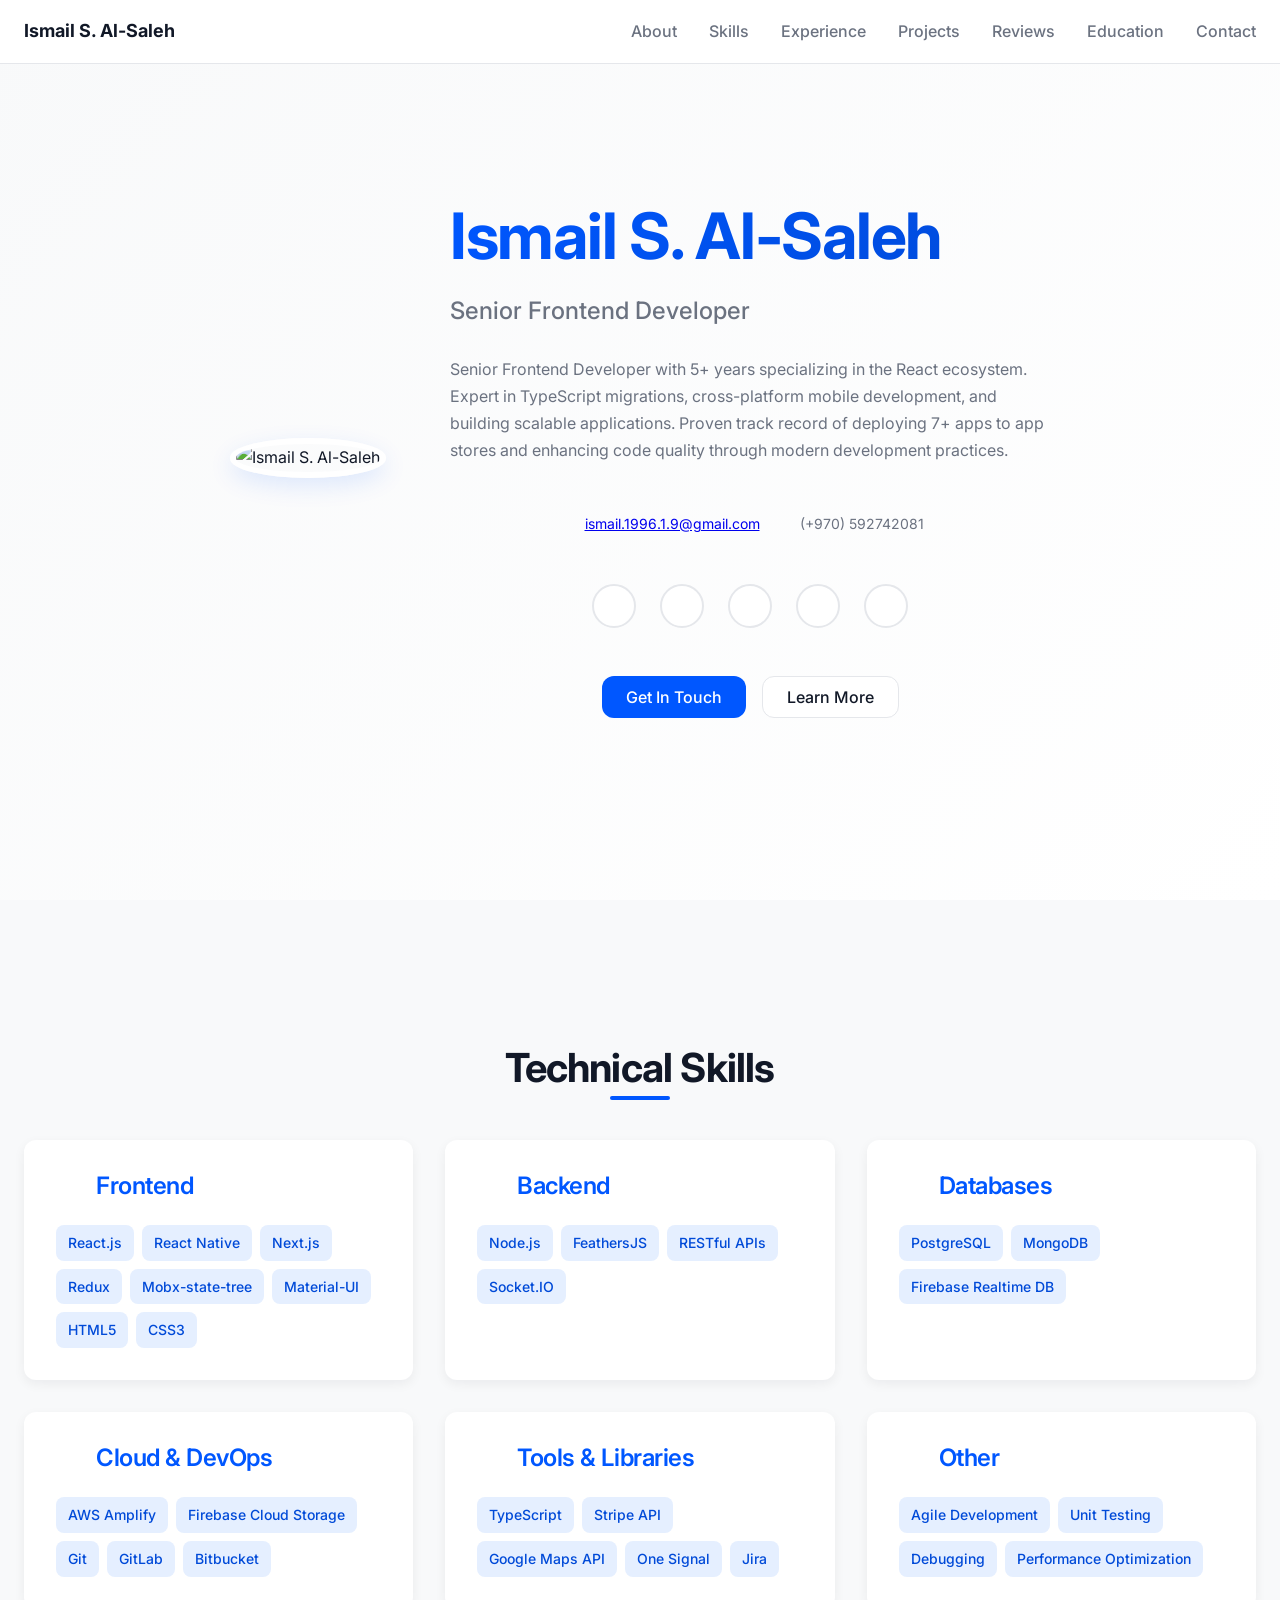
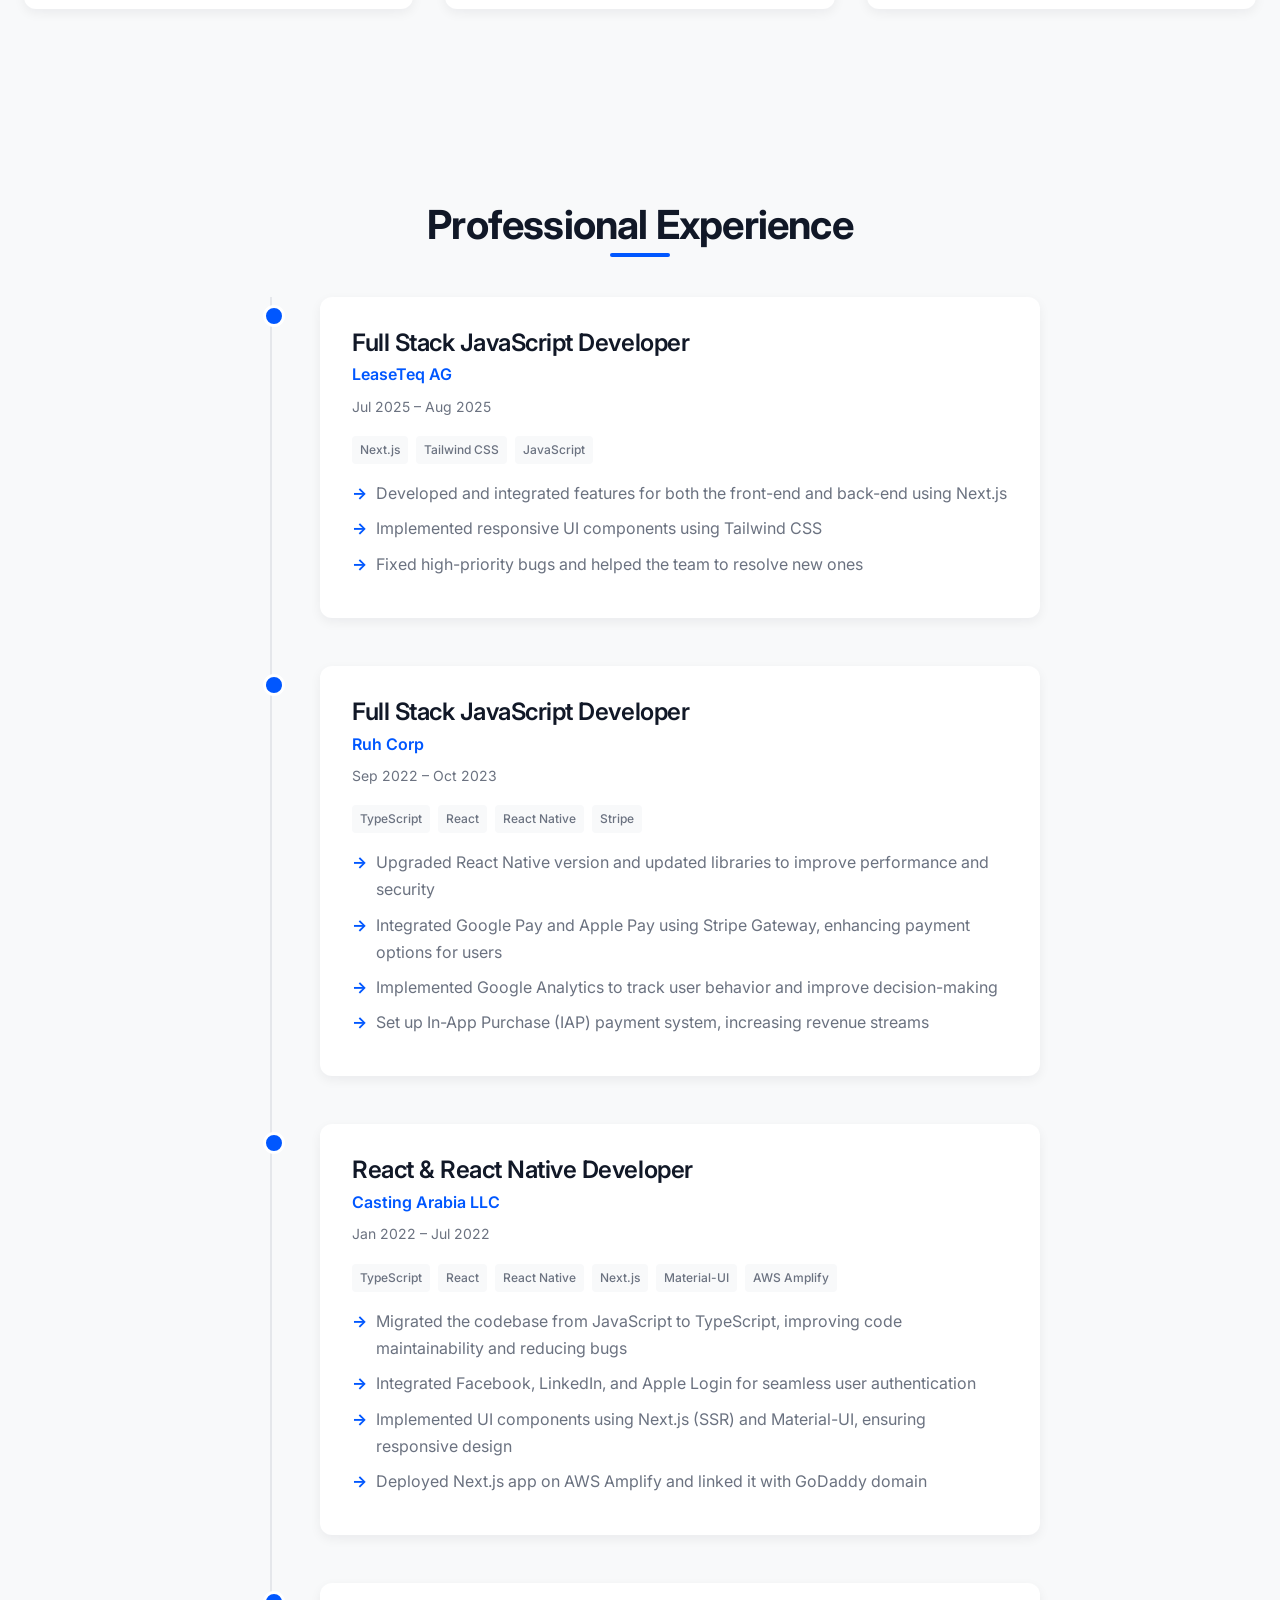
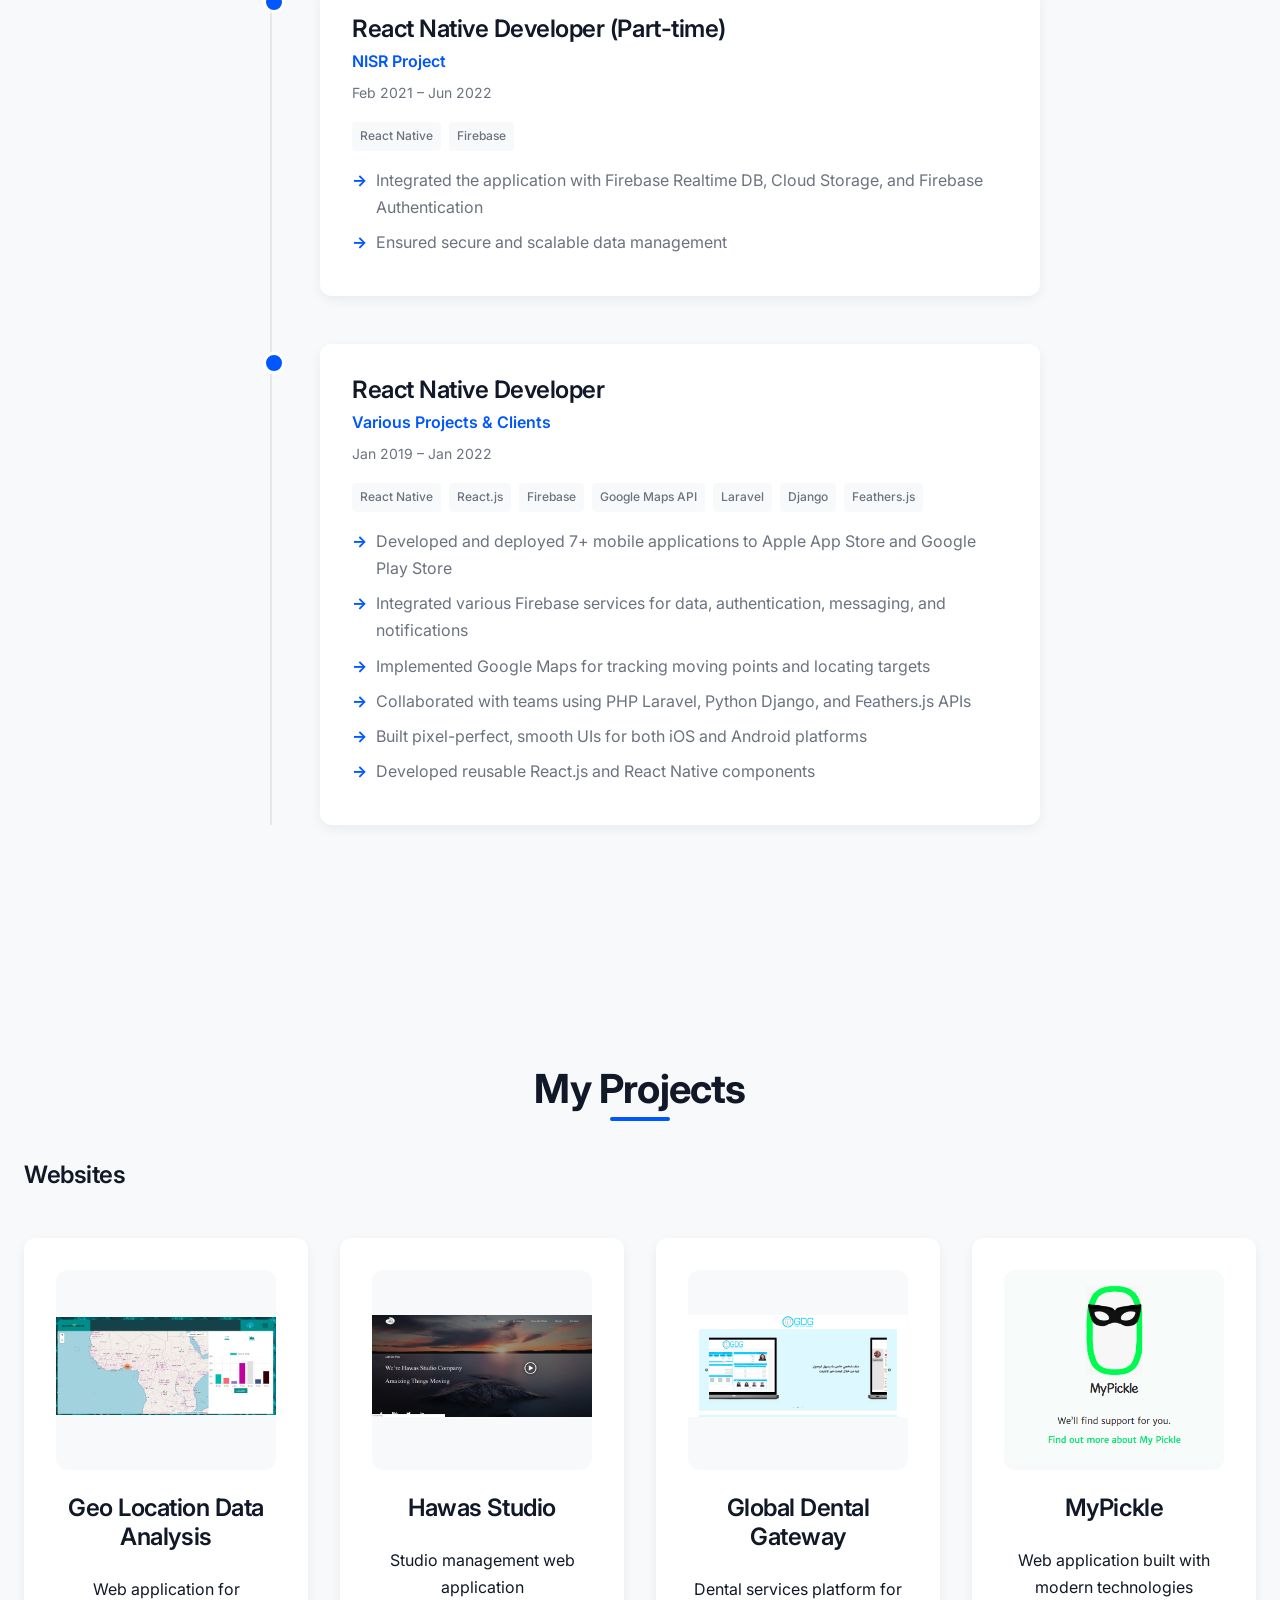
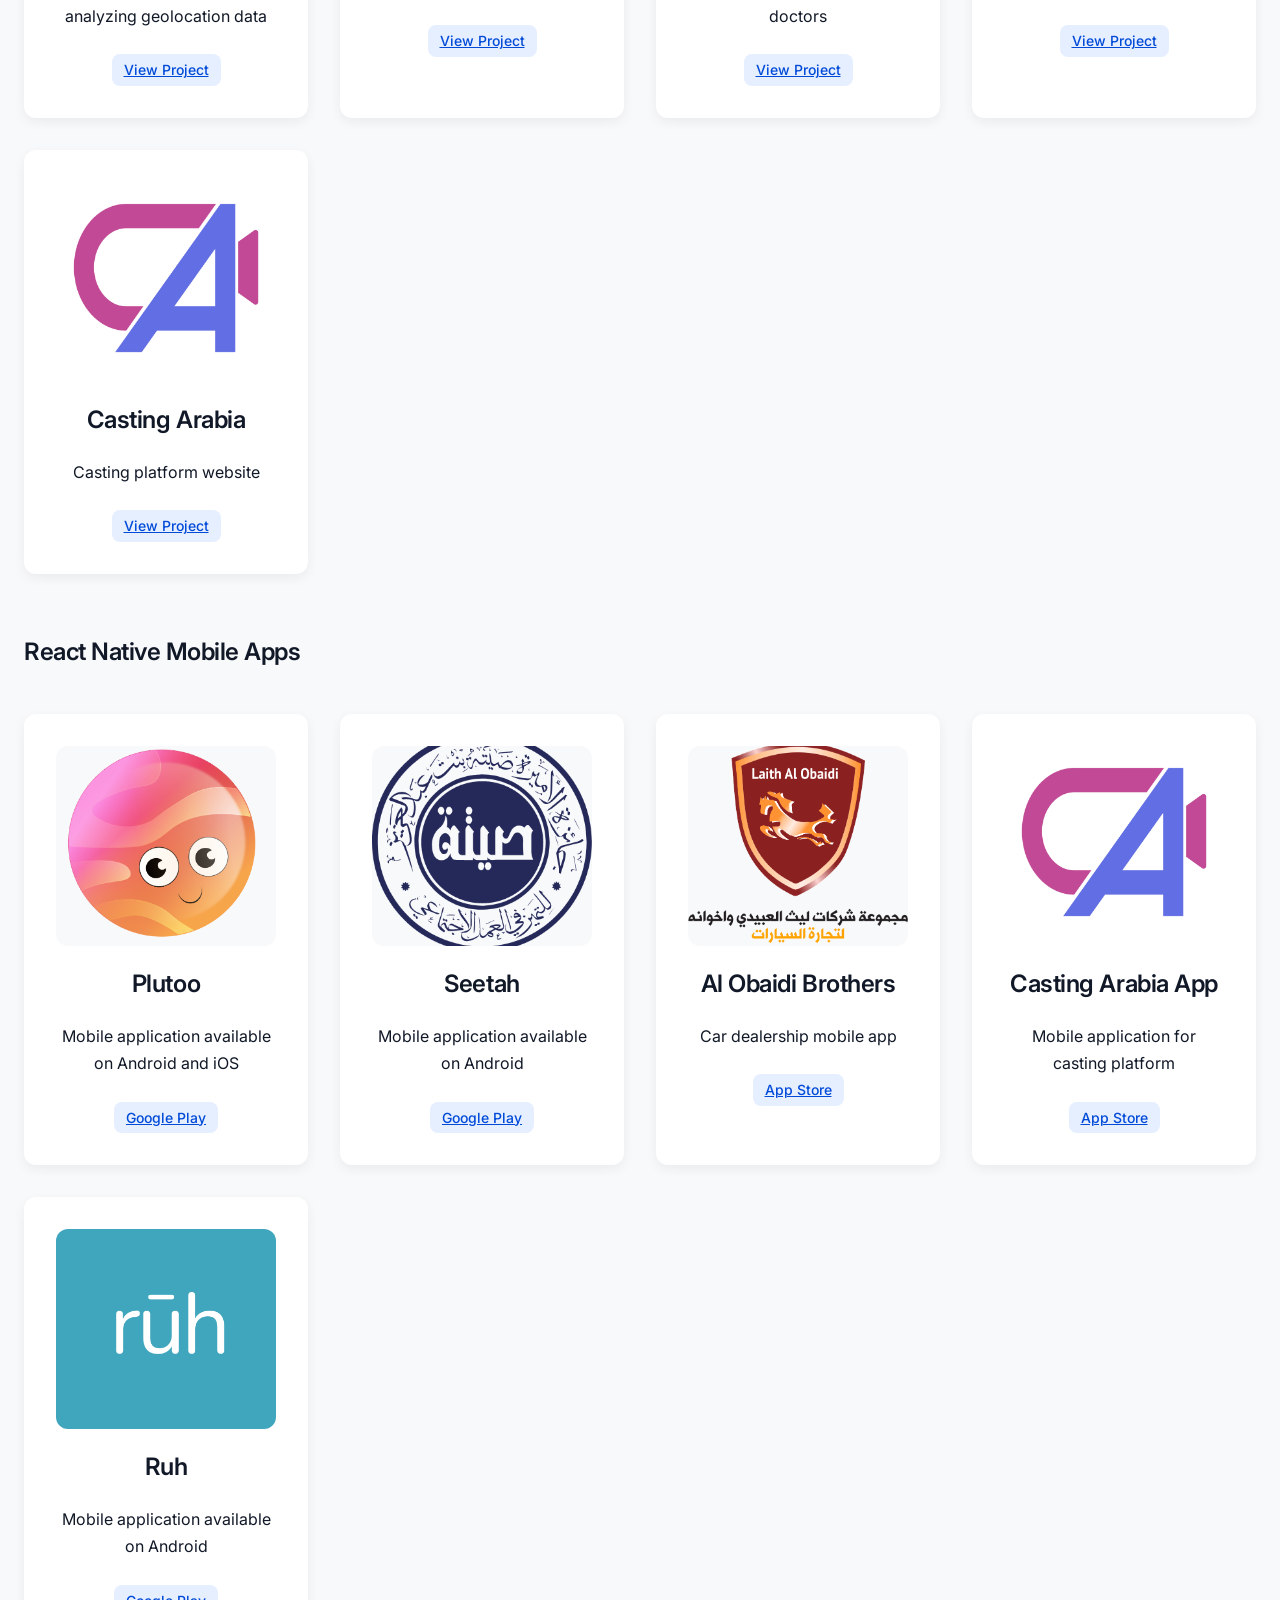
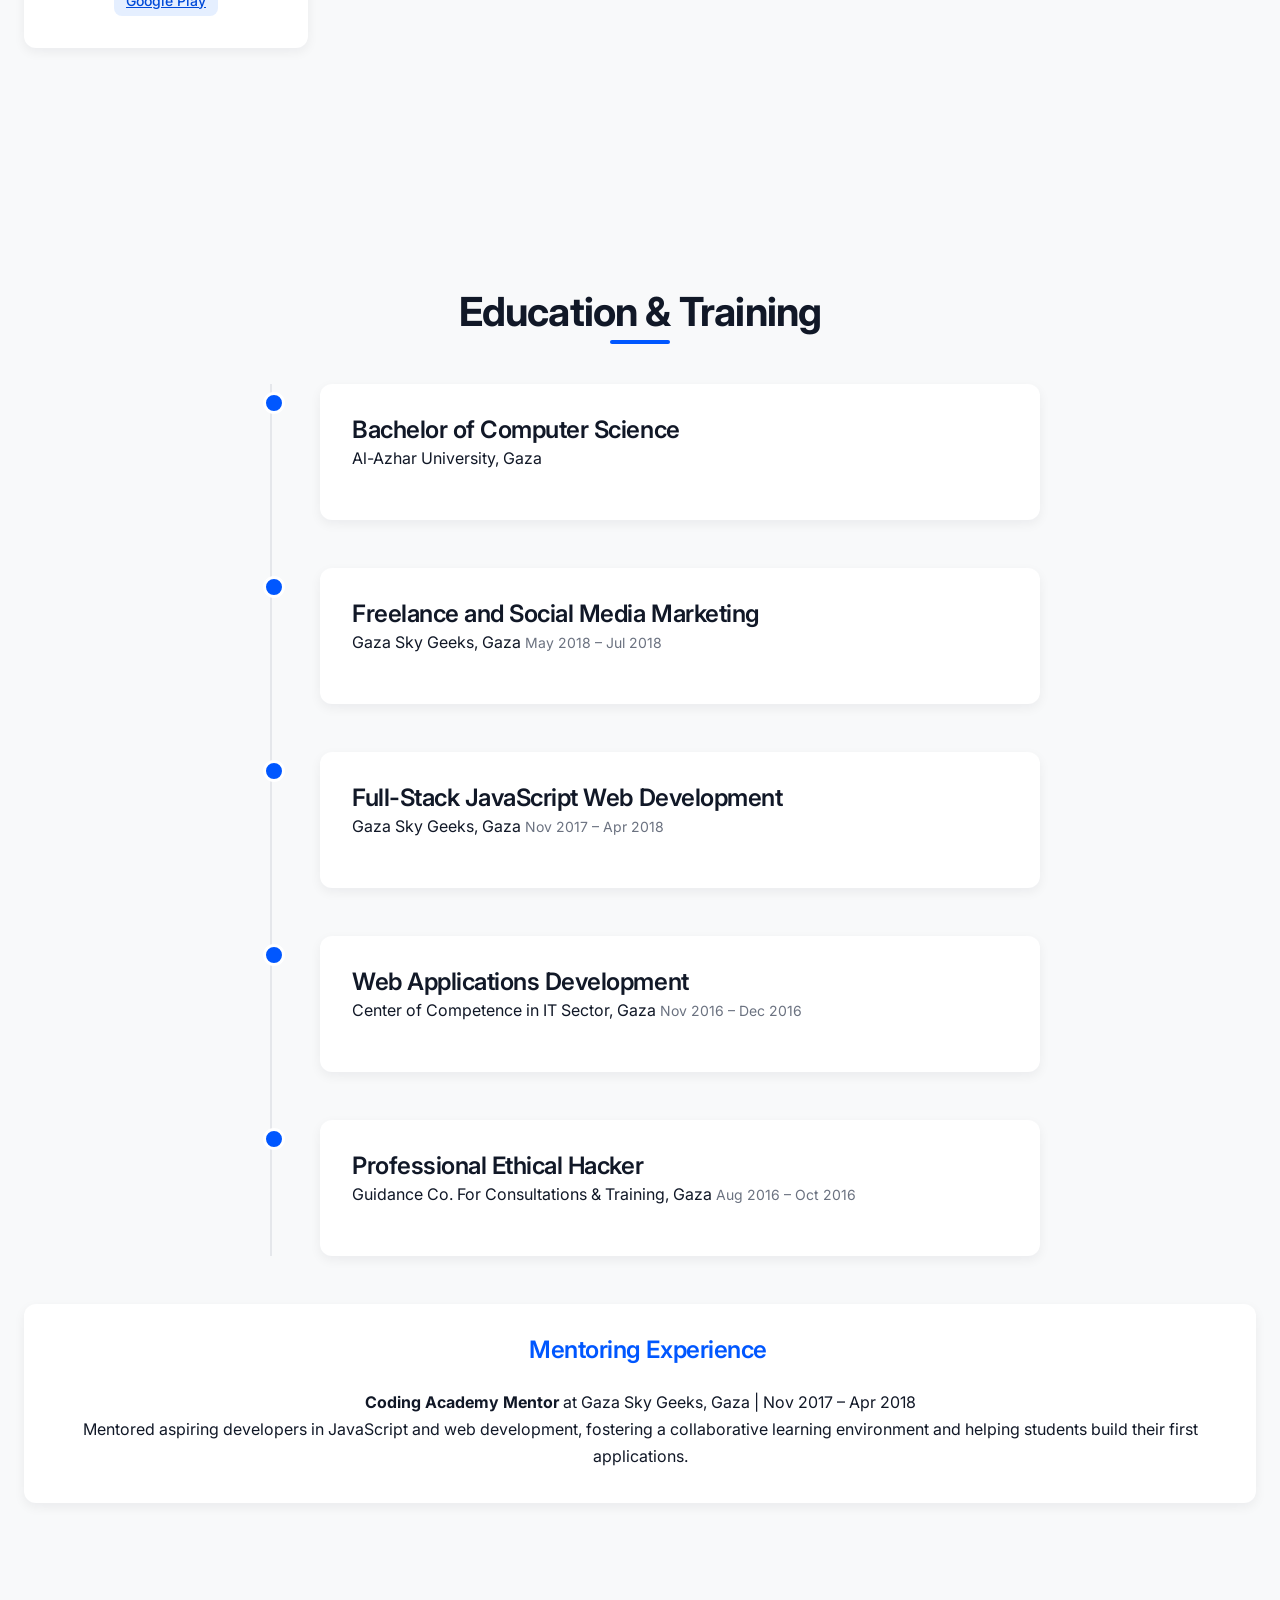
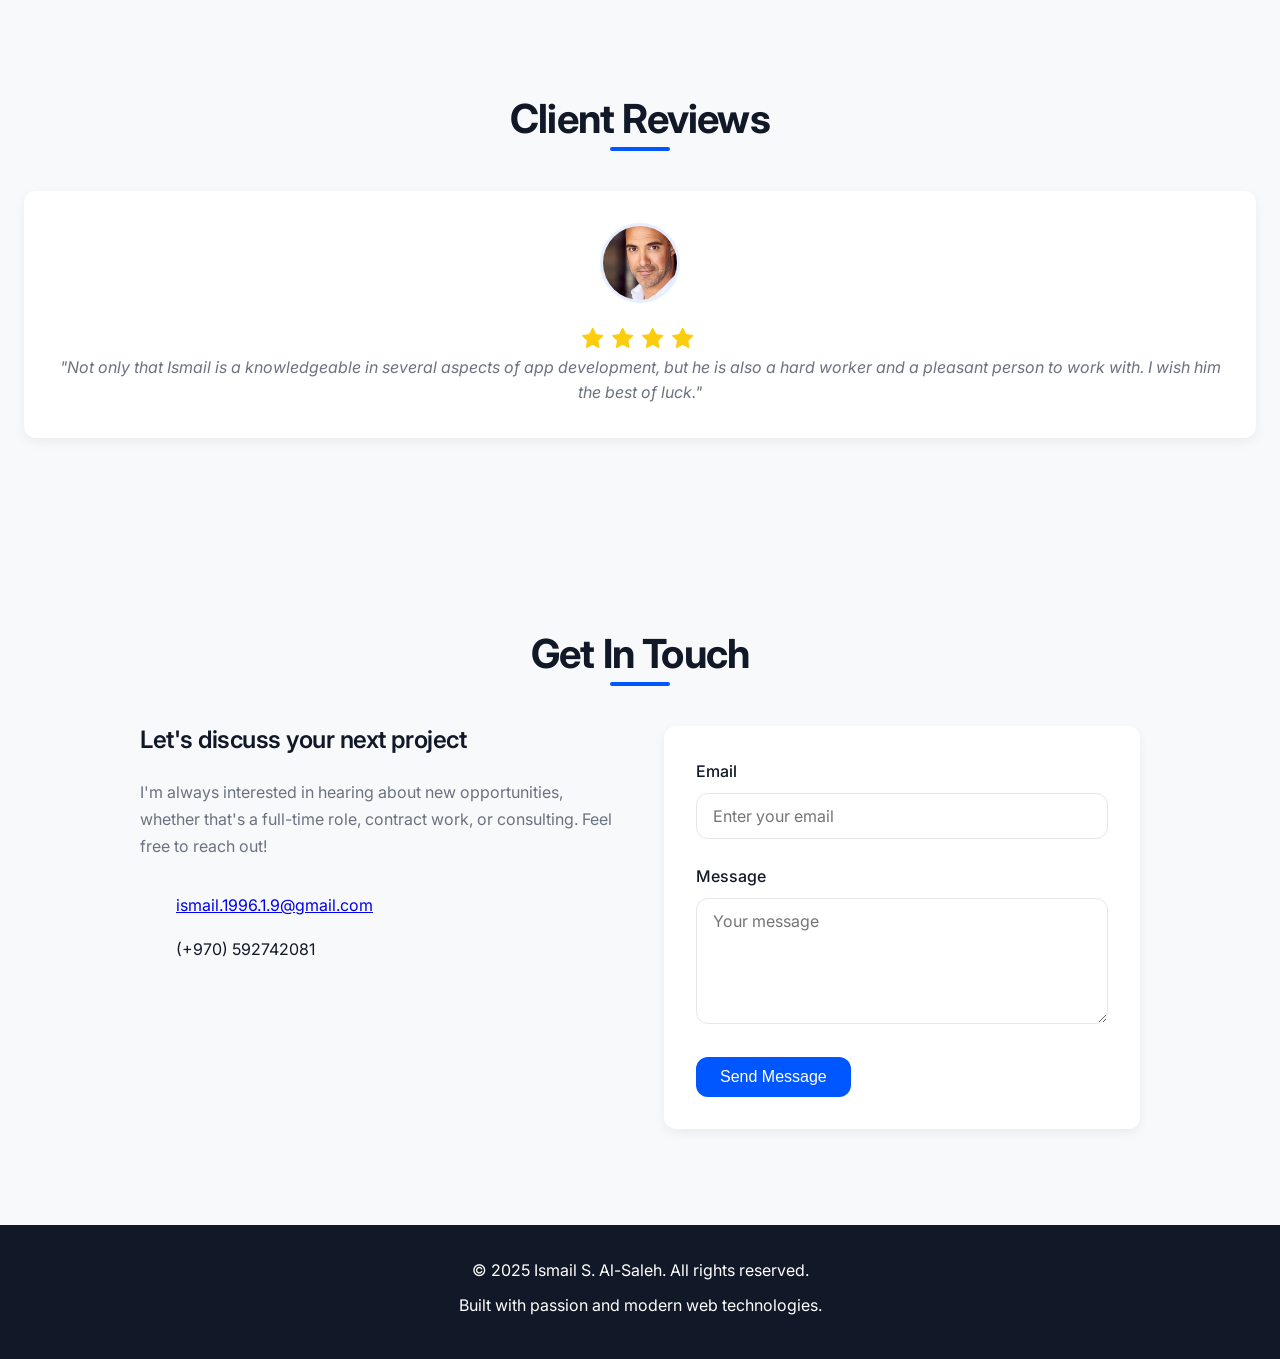
==== index.html @ bfe82b6b "Add Font Awesome 4.7.0 assets and new images Added Font Awesome 4.7.0 library including CSS, LESS, S" ====
<!DOCTYPE html>
<html lang="en">
<head>
    <meta charset="UTF-8">
    <meta name="viewport" content="width=device-width, initial-scale=1.0">
    <title>Ismail S. Al-Saleh - Senior Frontend Developer</title>
    <meta name="description" content="Senior Frontend Developer with 5+ years specializing in the React ecosystem. Expert in TypeScript migrations, cross-platform mobile development, and building scalable applications.">
    <link rel="preconnect" href="https://fonts.googleapis.com">
    <link rel="preconnect" href="https://fonts.gstatic.com" crossorigin>
    <link rel="stylesheet" href="font-awesome/css/font-awesome.min.css" />
    <link href="https://fonts.googleapis.com/css2?family=Inter:wght@400;500;600;700&display=swap" rel="stylesheet">
    <script src="https://unpkg.com/lucide@latest/dist/umd/lucide.js"></script>
    <link rel="stylesheet" href="styles.css">
</head>
<body>
    <!-- Navigation -->
    <nav class="navbar">
        <div class="container">
            <div class="nav-brand">Ismail S. Al-Saleh</div>
            <div class="nav-links">
                <a href="#about">About</a>
                <a href="#skills">Skills</a>
                <a href="#experience">Experience</a>
                <a href="#projects">Projects</a>
                <a href="#reviews">Reviews</a>
                <a href="#education">Education</a>
                <a href="#contact">Contact</a>
            </div>
        </div>
    </nav>

    <!-- Hero Section -->
    <section class="hero">
        <div class="container">
            <div class="hero-content">
                <div class="hero-layout">
                    <div class="hero-photo">
                        <img src="https://avatars.githubusercontent.com/u/29161826?s=400&u=c3b12574c42be8ceac03a008b1a0be3ec83fa7d5&v=4" alt="Ismail S. Al-Saleh" class="profile-img">
                        <div class="photo-decoration"></div>
                    </div>
                    <div class="hero-text">
                        <h1 class="hero-title">Ismail S. Al-Saleh</h1>
                        <p class="hero-subtitle">Senior Frontend Developer</p>
                        <p class="hero-description">
                            Senior Frontend Developer with 5+ years specializing in the React ecosystem. Expert in TypeScript migrations, 
                            cross-platform mobile development, and building scalable applications. Proven track record of deploying 7+ apps 
                            to app stores and enhancing code quality through modern development practices.
                        </p>
                        <div class="contact-links">
                            <div class="contact-item">
                                <i data-lucide="mail"></i>
                                <span><a href="mailto:ismail.1996.1.9@gmail.com">ismail.1996.1.9@gmail.com</a></span>
                            </div>
                            <div class="contact-item">
                                <i data-lucide="phone"></i>
                                <span>(+970) 592742081</span>
                            </div>
                        </div>
                        <div class="social-links">
                            <a href="https://www.facebook.com/ismail.salah.2009" target="_blank" rel="noopener noreferrer" aria-label="Facebook">
                                <i data-lucide="facebook"></i>
                            </a>
                            <a href="https://github.com/ismail2009/" target="_blank" rel="noopener noreferrer" aria-label="GitHub">
                                <i data-lucide="github"></i>
                            </a>
                            <a href="https://www.linkedin.com/in/ismail-alsaleh/" target="_blank" rel="noopener noreferrer" aria-label="LinkedIn">
                                <i data-lucide="linkedin"></i>
                            </a>
                            <a href="https://bitbucket.org/ismail2009/" target="_blank" rel="noopener noreferrer" aria-label="Bitbucket">
                                <i data-lucide="git-branch"></i>
                            </a>
                            <a href="https://gitlab.com/ismail2009" target="_blank" rel="noopener noreferrer" aria-label="GitLab">
                                <i data-lucide="gitlab"></i>
                            </a>
                        </div>
                        <div class="hero-cta">
                            <a href="#contact" class="btn btn-primary">Get In Touch</a>
                            <a href="#about" class="btn btn-secondary">Learn More</a>
                        </div>
                    </div>
                </div>
            </div>
        </div>
    </section>

    <!-- Skills Section -->
    <section id="skills" class="section bg-light">
        <div class="container">
            <h2 class="section-title">Technical Skills</h2>
            <div class="skills-grid">
                <div class="skill-category">
                    <h3 class="category-title">
                        <i data-lucide="monitor"></i>
                        Frontend
                    </h3>
                    <div class="skill-tags">
                        <span class="skill-tag">React.js</span>
                        <span class="skill-tag">React Native</span>
                        <span class="skill-tag">Next.js</span>
                        <span class="skill-tag">Redux</span>
                        <span class="skill-tag">Mobx-state-tree</span>
                        <span class="skill-tag">Material-UI</span>
                        <span class="skill-tag">HTML5</span>
                        <span class="skill-tag">CSS3</span>
                    </div>
                </div>
                <div class="skill-category">
                    <h3 class="category-title">
                        <i data-lucide="server"></i>
                        Backend
                    </h3>
                    <div class="skill-tags">
                        <span class="skill-tag">Node.js</span>
                        <span class="skill-tag">FeathersJS</span>
                        <span class="skill-tag">RESTful APIs</span>
                        <span class="skill-tag">Socket.IO</span>
                    </div>
                </div>
                <div class="skill-category">
                    <h3 class="category-title">
                        <i data-lucide="database"></i>
                        Databases
                    </h3>
                    <div class="skill-tags">
                        <span class="skill-tag">PostgreSQL</span>
                        <span class="skill-tag">MongoDB</span>
                        <span class="skill-tag">Firebase Realtime DB</span>
                    </div>
                </div>
                <div class="skill-category">
                    <h3 class="category-title">
                        <i data-lucide="cloud"></i>
                        Cloud & DevOps
                    </h3>
                    <div class="skill-tags">
                        <span class="skill-tag">AWS Amplify</span>
                        <span class="skill-tag">Firebase Cloud Storage</span>
                        <span class="skill-tag">Git</span>
                        <span class="skill-tag">GitLab</span>
                        <span class="skill-tag">Bitbucket</span>
                    </div>
                </div>
                <div class="skill-category">
                    <h3 class="category-title">
                        <i data-lucide="wrench"></i>
                        Tools & Libraries
                    </h3>
                    <div class="skill-tags">
                        <span class="skill-tag">TypeScript</span>
                        <span class="skill-tag">Stripe API</span>
                        <span class="skill-tag">Google Maps API</span>
                        <span class="skill-tag">One Signal</span>
                        <span class="skill-tag">Jira</span>
                    </div>
                </div>
                <div class="skill-category">
                    <h3 class="category-title">
                        <i data-lucide="settings"></i>
                        Other
                    </h3>
                    <div class="skill-tags">
                        <span class="skill-tag">Agile Development</span>
                        <span class="skill-tag">Unit Testing</span>
                        <span class="skill-tag">Debugging</span>
                        <span class="skill-tag">Performance Optimization</span>
                    </div>
                </div>
            </div>
        </div>
    </section>

    <!-- Experience Section -->
    <section id="experience" class="section">
        <div class="container">
            <h2 class="section-title">Professional Experience</h2>
            <div class="experience-timeline">
                <div class="timeline-item">
                    <div class="timeline-content">
                        <div class="timeline-header">
                            <h3 class="job-title">Full Stack JavaScript Developer</h3>
                            <span class="company">LeaseTeq AG</span>
                            <span class="duration">Jul 2025 – Aug 2025</span>
                        </div>
                        <div class="tech-stack">
                            <span class="tech-tag">Next.js</span>
                            <span class="tech-tag">Tailwind CSS</span>
                            <span class="tech-tag">JavaScript</span>
                        </div>
                        <ul class="responsibilities">
                            <li>Developed and integrated features for both the front-end and back-end using Next.js</li>
                            <li>Implemented responsive UI components using Tailwind CSS</li>
                            <li>Fixed high-priority bugs and helped the team to resolve new ones</li>
                        </ul>
                    </div>
                </div>

                <div class="timeline-item">
                    <div class="timeline-content">
                        <div class="timeline-header">
                            <h3 class="job-title">Full Stack JavaScript Developer</h3>
                            <span class="company">Ruh Corp</span>
                            <span class="duration">Sep 2022 – Oct 2023</span>
                        </div>
                        <div class="tech-stack">
                            <span class="tech-tag">TypeScript</span>
                            <span class="tech-tag">React</span>
                            <span class="tech-tag">React Native</span>
                            <span class="tech-tag">Stripe</span>
                        </div>
                        <ul class="responsibilities">
                            <li>Upgraded React Native version and updated libraries to improve performance and security</li>
                            <li>Integrated Google Pay and Apple Pay using Stripe Gateway, enhancing payment options for users</li>
                            <li>Implemented Google Analytics to track user behavior and improve decision-making</li>
                            <li>Set up In-App Purchase (IAP) payment system, increasing revenue streams</li>
                        </ul>
                    </div>
                </div>

                <div class="timeline-item">
                    <div class="timeline-content">
                        <div class="timeline-header">
                            <h3 class="job-title">React & React Native Developer</h3>
                            <span class="company">Casting Arabia LLC</span>
                            <span class="duration">Jan 2022 – Jul 2022</span>
                        </div>
                        <div class="tech-stack">
                            <span class="tech-tag">TypeScript</span>
                            <span class="tech-tag">React</span>
                            <span class="tech-tag">React Native</span>
                            <span class="tech-tag">Next.js</span>
                            <span class="tech-tag">Material-UI</span>
                            <span class="tech-tag">AWS Amplify</span>
                        </div>
                        <ul class="responsibilities">
                            <li>Migrated the codebase from JavaScript to TypeScript, improving code maintainability and reducing bugs</li>
                            <li>Integrated Facebook, LinkedIn, and Apple Login for seamless user authentication</li>
                            <li>Implemented UI components using Next.js (SSR) and Material-UI, ensuring responsive design</li>
                            <li>Deployed Next.js app on AWS Amplify and linked it with GoDaddy domain</li>
                        </ul>
                    </div>
                </div>

                <div class="timeline-item">
                    <div class="timeline-content">
                        <div class="timeline-header">
                            <h3 class="job-title">React Native Developer (Part-time)</h3>
                            <span class="company">NISR Project</span>
                            <span class="duration">Feb 2021 – Jun 2022</span>
                        </div>
                        <div class="tech-stack">
                            <span class="tech-tag">React Native</span>
                            <span class="tech-tag">Firebase</span>
                        </div>
                        <ul class="responsibilities">
                            <li>Integrated the application with Firebase Realtime DB, Cloud Storage, and Firebase Authentication</li>
                            <li>Ensured secure and scalable data management</li>
                        </ul>
                    </div>
                </div>

                <div class="timeline-item">
                    <div class="timeline-content">
                        <div class="timeline-header">
                            <h3 class="job-title">React Native Developer</h3>
                            <span class="company">Various Projects & Clients</span>
                            <span class="duration">Jan 2019 – Jan 2022</span>
                        </div>
                        <div class="tech-stack">
                            <span class="tech-tag">React Native</span>
                            <span class="tech-tag">React.js</span>
                            <span class="tech-tag">Firebase</span>
                            <span class="tech-tag">Google Maps API</span>
                            <span class="tech-tag">Laravel</span>
                            <span class="tech-tag">Django</span>
                            <span class="tech-tag">Feathers.js</span>
                        </div>
                        <ul class="responsibilities">
                            <li>Developed and deployed 7+ mobile applications to Apple App Store and Google Play Store</li>
                            <li>Integrated various Firebase services for data, authentication, messaging, and notifications</li>
                            <li>Implemented Google Maps for tracking moving points and locating targets</li>
                            <li>Collaborated with teams using PHP Laravel, Python Django, and Feathers.js APIs</li>
                            <li>Built pixel-perfect, smooth UIs for both iOS and Android platforms</li>
                            <li>Developed reusable React.js and React Native components</li>
                        </ul>
                    </div>
                </div>
            </div>
        </div>
    </section>

    <!-- Projects Section -->
    <section id="projects" class="section bg-light">
        <div class="container">
            <h2 class="section-title">My Projects</h2>
            
            <h3 class="projects-category-title">Websites</h3>
            <div class="projects-grid">
                <div class="project-card">
                    <div class="project-image">
                        <a href="https://geolocationdataanalysis-app.herokuapp.com/" target="_blank" rel="noopener noreferrer">
                            <img src="img/pro-1.png" alt="Geo Location Data Analysis" />
                        </a>
                    </div>
                    <div class="project-header">
                        <h3>Geo Location Data Analysis</h3>
                    </div>
                    <p>Web application for analyzing geolocation data</p>
                    <div class="project-links">
                        <a href="https://geolocationdataanalysis-app.herokuapp.com/" target="_blank" rel="noopener noreferrer" class="project-link">View Project</a>
                    </div>
                </div>

                <div class="project-card">
                    <div class="project-image">
                        <a href="https://hawas-studio-app.herokuapp.com" target="_blank" rel="noopener noreferrer">
                            <img src="img/pro-2.png" alt="Hawas Studio" />
                        </a>
                    </div>
                    <div class="project-header">
                        <h3>Hawas Studio</h3>
                    </div>
                    <p>Studio management web application</p>
                    <div class="project-links">
                        <a href="https://hawas-studio-app.herokuapp.com" target="_blank" rel="noopener noreferrer" class="project-link">View Project</a>
                    </div>
                </div>

                <div class="project-card">
                    <div class="project-image">
                        <a href="https://globaldentelgatway.herokuapp.com/doctor" target="_blank" rel="noopener noreferrer">
                            <img src="img/pro-3.png" alt="Global Dental Gateway" />
                        </a>
                    </div>
                    <div class="project-header">
                        <h3>Global Dental Gateway</h3>
                    </div>
                    <p>Dental services platform for doctors</p>
                    <div class="project-links">
                        <a href="https://globaldentelgatway.herokuapp.com/doctor" target="_blank" rel="noopener noreferrer" class="project-link">View Project</a>
                    </div>
                </div>

                <div class="project-card">
                    <div class="project-image">
                        <a href="https://MyPickle.netlify.com" target="_blank" rel="noopener noreferrer">
                            <img src="img/pro-4.png" alt="MyPickle" />
                        </a>
                    </div>
                    <div class="project-header">
                        <h3>MyPickle</h3>
                    </div>
                    <p>Web application built with modern technologies</p>
                    <div class="project-links">
                        <a href="https://MyPickle.netlify.com" target="_blank" rel="noopener noreferrer" class="project-link">View Project</a>
                    </div>
                </div>

                <div class="project-card">
                    <div class="project-image">
                        <a href="https://www.castingarabia.com/" target="_blank" rel="noopener noreferrer">
                            <img src="img/casting-arabia.png" alt="Casting Arabia" />
                        </a>
                    </div>
                    <div class="project-header">
                        <h3>Casting Arabia</h3>
                    </div>
                    <p>Casting platform website</p>
                    <div class="project-links">
                        <a href="https://www.castingarabia.com/" target="_blank" rel="noopener noreferrer" class="project-link">View Project</a>
                    </div>
                </div>
            </div>

            <h3 class="projects-category-title">React Native Mobile Apps</h3>
            <div class="projects-grid">
                <div class="project-card">
                    <div class="project-image">
                        <a href="https://play.google.com/store/apps/details?id=com.plutoo.plutoo" target="_blank" rel="noopener noreferrer">
                            <img src="img/plutoo.png" alt="Plutoo App" />
                        </a>
                    </div>
                    <div class="project-header">
                        <h3>Plutoo</h3>
                    </div>
                    <p>Mobile application available on Android and iOS</p>
                    <div class="project-links">
                        <a href="https://play.google.com/store/apps/details?id=com.plutoo.plutoo" target="_blank" rel="noopener noreferrer" class="project-link">Google Play</a>
                    </div>
                </div>

                <div class="project-card">
                    <div class="project-image">
                        <a href="https://play.google.com/store/apps/details?id=com.seetah" target="_blank" rel="noopener noreferrer">
                            <img src="img/Seetah.png" alt="Seetah App" />
                        </a>
                    </div>
                    <div class="project-header">
                        <h3>Seetah</h3>
                    </div>
                    <p>Mobile application available on Android</p>
                    <div class="project-links">
                        <a href="https://play.google.com/store/apps/details?id=com.seetah" target="_blank" rel="noopener noreferrer" class="project-link">Google Play</a>
                    </div>
                </div>

                <div class="project-card">
                    <div class="project-image">
                        <a href="https://apps.apple.com/tt/app/al-obaidi-brothers-for-cars/id1613332241" target="_blank" rel="noopener noreferrer">
                            <img src="img/obaidi.png" alt="Al Obaidi Brothers" />
                        </a>
                    </div>
                    <div class="project-header">
                        <h3>Al Obaidi Brothers</h3>
                    </div>
                    <p>Car dealership mobile app</p>
                    <div class="project-links">
                        <a href="https://apps.apple.com/tt/app/al-obaidi-brothers-for-cars/id1613332241" target="_blank" rel="noopener noreferrer" class="project-link">App Store</a>
                    </div>
                </div>

                <div class="project-card">
                    <div class="project-image">
                        <a href="https://apps.apple.com/tt/app/casting-arabia/id1606692901" target="_blank" rel="noopener noreferrer">
                            <img src="img/casting-arabia.png" alt="Casting Arabia App" />
                        </a>
                    </div>
                    <div class="project-header">
                        <h3>Casting Arabia App</h3>
                    </div>
                    <p>Mobile application for casting platform</p>
                    <div class="project-links">
                        <a href="https://apps.apple.com/tt/app/casting-arabia/id1606692901" target="_blank" rel="noopener noreferrer" class="project-link">App Store</a>
                    </div>
                </div>

                <div class="project-card">
                    <div class="project-image">
                        <a href="https://play.google.com/store/apps/details?id=com.myruh&hl=en&pli=1" target="_blank" rel="noopener noreferrer">
                            <img src="img/ruh-logo.png" alt="Ruh App" />
                        </a>
                    </div>
                    <div class="project-header">
                        <h3>Ruh</h3>
                    </div>
                    <p>Mobile application available on Android</p>
                    <div class="project-links">
                        <a href="https://play.google.com/store/apps/details?id=com.myruh&hl=en&pli=1" target="_blank" rel="noopener noreferrer" class="project-link">Google Play</a>
                    </div>
                </div>
            </div>
        </div>
    </section>

    <!-- Education Section -->
    <section id="education" class="section">
        <div class="container">
            <h2 class="section-title">Education & Training</h2>
            <div class="education-timeline">
                <div class="timeline-item">
                    <div class="timeline-content">
                        <div class="timeline-header">
                            <h3 class="degree">Bachelor of Computer Science</h3>
                            <span class="institution">Al-Azhar University, Gaza</span>
                        </div>
                    </div>
                </div>

                <div class="timeline-item">
                    <div class="timeline-content">
                        <div class="timeline-header">
                            <h3 class="degree">Freelance and Social Media Marketing</h3>
                            <span class="institution">Gaza Sky Geeks, Gaza</span>
                            <span class="duration">May 2018 – Jul 2018</span>
                        </div>
                    </div>
                </div>

                <div class="timeline-item">
                    <div class="timeline-content">
                        <div class="timeline-header">
                            <h3 class="degree">Full-Stack JavaScript Web Development</h3>
                            <span class="institution">Gaza Sky Geeks, Gaza</span>
                            <span class="duration">Nov 2017 – Apr 2018</span>
                        </div>
                    </div>
                </div>

                <div class="timeline-item">
                    <div class="timeline-content">
                        <div class="timeline-header">
                            <h3 class="degree">Web Applications Development</h3>
                            <span class="institution">Center of Competence in IT Sector, Gaza</span>
                            <span class="duration">Nov 2016 – Dec 2016</span>
                        </div>
                    </div>
                </div>

                <div class="timeline-item">
                    <div class="timeline-content">
                        <div class="timeline-header">
                            <h3 class="degree">Professional Ethical Hacker</h3>
                            <span class="institution">Guidance Co. For Consultations & Training, Gaza</span>
                            <span class="duration">Aug 2016 – Oct 2016</span>
                        </div>
                    </div>
                </div>
            </div>

            <div class="mentoring-section">
                <h3 class="mentoring-title">
                    <i data-lucide="users"></i>
                    Mentoring Experience
                </h3>
                <p>
                    <strong>Coding Academy Mentor</strong> at Gaza Sky Geeks, Gaza | Nov 2017 – Apr 2018
                </p>
                <p>
                    Mentored aspiring developers in JavaScript and web development, fostering a collaborative 
                    learning environment and helping students build their first applications.
                </p>
            </div>
        </div>
    </section>

    <!-- Reviews Section -->
    <section id="reviews" class="section">
        <div class="container">
            <h2 class="section-title">Client Reviews</h2>
            <div class="reviews-grid">
                <div class="review-card">
                    <div class="review-avatar">
                        <img src="img/client-1.jpeg" alt="Client Review" />
                    </div>
                    <div class="ratings mt-3">
                        <i class="fa fa-star"></i>
                        <i class="fa fa-star"></i>
                        <i class="fa fa-star"></i>
                        <i class="fa fa-star"></i>
                    </div>
                    <div class="review-text">
                        <p>
                            "Not only that Ismail is a knowledgeable in several aspects of app
                            development, but he is also a hard worker and a pleasant person to
                            work with. I wish him the best of luck."
                        </p>
                    </div>
                </div>
            </div>
        </div>
    </section>

    <!-- Contact Section -->
    <section id="contact" class="section bg-light">
        <div class="container">
            <h2 class="section-title">Get In Touch</h2>
            <div class="contact-content">
                <div class="contact-info">
                    <h3>Let's discuss your next project</h3>
                    <p>
                        I'm always interested in hearing about new opportunities, 
                        whether that's a full-time role, contract work, or consulting. 
                        Feel free to reach out!
                    </p>
                    <div class="contact-details">
                        <div class="contact-detail">
                            <i data-lucide="mail"></i>
                            <span><a href="mailto:ismail.1996.1.9@gmail.com">ismail.1996.1.9@gmail.com</a></span>
                        </div>
                        <div class="contact-detail">
                            <i data-lucide="phone"></i>
                            <span>(+970) 592742081</span>
                        </div>
                    </div>
                </div>
                <div class="contact-form">
                    <form action="https://formsubmit.co/ismail.1996.1.9@gmail.com" method="POST" enctype="multipart/form-data" id="contactForm">
                        <input type="hidden" name="_next" value="thank-you.html">
                        <input type="hidden" name="_captcha" value="false">
                        <div class="form-group">
                            <label for="email">Email</label>
                            <input type="email" id="email" name="_replyto" required placeholder="Enter your email">
                        </div>
                        <div class="form-group">
                            <label for="message">Message</label>
                            <textarea id="message" name="message" rows="5" required placeholder="Your message"></textarea>
                        </div>
                        <button type="submit" class="btn btn-primary">Send Message</button>
                    </form>
                </div>
            </div>
        </div>
    </section>

    <!-- Footer -->
    <footer class="footer">
        <div class="container">
            <p>&copy; 2025 Ismail S. Al-Saleh. All rights reserved.</p>
            <p>Built with passion and modern web technologies.</p>
        </div>
    </footer>

    <script src="script.js"></script>
</body>
</html>
---- styles.css ----
/* CSS Reset and Base Styles */
* {
    margin: 0;
    padding: 0;
    box-sizing: border-box;
}

/* CSS Custom Properties */
:root {
    /* Colors */
    --primary-500: #0057FF;
    --primary-100: #E5EFFF;
    --primary-700: #004AD8;
    --page-bg: #F8F9FA;
    --surface: #FFFFFF;
    --text-primary: #111827;
    --text-secondary: #6B7280;
    --border: #E5E7EB;
    --success: #10B981;
    --warning: #F59E0B;
    --error: #EF4444;

    /* Typography */
    --font-family: 'Inter', -apple-system, BlinkMacSystemFont, 'Segoe UI', Roboto, sans-serif;
    --font-size-h1: 64px;
    --font-size-h2: 40px;
    --font-size-h3: 24px;
    --font-size-body: 16px;
    --font-size-lead: 18px;
    --font-size-small: 14px;

    /* Spacing */
    --space-xs: 8px;
    --space-sm: 16px;
    --space-md: 24px;
    --space-lg: 32px;
    --space-xl: 48px;
    --space-xxl: 64px;
    --space-xxxl: 96px;

    /* Border Radius */
    --radius-sm: 8px;
    --radius-md: 12px;

    /* Shadows */
    --shadow-standard: 0 4px 12px rgba(17, 24, 39, 0.06);
    --shadow-hover: 0 8px 24px rgba(0, 87, 255, 0.12);

    /* Transitions */
    --transition: all 200ms cubic-bezier(0.4, 0, 0.2, 1);
    --transition-slow: all 250ms ease-out;
}

/* Base Styles */
body {
    font-family: var(--font-family);
    font-size: var(--font-size-body);
    line-height: 1.7;
    color: var(--text-primary);
    background-color: var(--page-bg);
    -webkit-font-smoothing: antialiased;
    -moz-osx-font-smoothing: grayscale;
}

.container {
    max-width: 1280px;
    margin: 0 auto;
    padding: 0 var(--space-md);
}

/* Typography */
h1, h2, h3, h4, h5, h6 {
    font-weight: 700;
    line-height: 1.2;
    letter-spacing: -0.02em;
}

h1 {
    font-size: var(--font-size-h1);
}

h2 {
    font-size: var(--font-size-h2);
}

h3 {
    font-size: var(--font-size-h3);
    font-weight: 600;
}

.lead {
    font-size: var(--font-size-lead);
    line-height: 1.7;
}

.section {
    padding: var(--space-xxxl) 0;
}

.section:first-of-type {
    padding-top: var(--space-xl);
}

.section-title {
    text-align: center;
    margin-bottom: var(--space-xl);
    position: relative;
}

.section-title::after {
    content: '';
    position: absolute;
    bottom: -8px;
    left: 50%;
    transform: translateX(-50%);
    width: 60px;
    height: 4px;
    background: var(--primary-500);
    border-radius: 2px;
}

.bg-light {
    background-color: var(--page-bg);
}

/* Navigation */
.navbar {
    position: fixed;
    top: 0;
    left: 0;
    right: 0;
    background: rgba(255, 255, 255, 0.95);
    backdrop-filter: blur(10px);
    border-bottom: 1px solid var(--border);
    z-index: 1000;
    transition: var(--transition);
}

.navbar .container {
    display: flex;
    justify-content: space-between;
    align-items: center;
    padding: var(--space-sm) var(--space-md);
}

.nav-brand {
    font-weight: 700;
    font-size: 18px;
    color: var(--text-primary);
}

.nav-links {
    display: flex;
    gap: var(--space-lg);
}

.nav-links a {
    text-decoration: none;
    color: var(--text-secondary);
    font-weight: 500;
    transition: var(--transition);
    position: relative;
}

.nav-links a:hover {
    color: var(--primary-500);
}

.nav-links a::after {
    content: '';
    position: absolute;
    bottom: -4px;
    left: 0;
    width: 0;
    height: 2px;
    background: var(--primary-500);
    transition: var(--transition);
}

.nav-links a:hover::after {
    width: 100%;
}

/* Hero Section */
.hero {
    min-height: 100vh;
    display: flex;
    align-items: center;
    background: linear-gradient(135deg, var(--page-bg) 0%, var(--surface) 100%);
    padding-top: 80px;
    padding-bottom: var(--space-xxl);
    margin-bottom: var(--space-xl);
}

.hero-content {
    max-width: 100%;
    margin: 0 auto;
}

/* Hero Layout with Photo */
.hero-layout {
    display: flex;
    align-items: center;
    gap: var(--space-xxl);
    max-width: 1200px;
    margin: 0 auto;
}

.hero-photo {
    position: relative;
    flex-shrink: 0;
}

.profile-img {
    width: 300px;
    height: 300px;
    border-radius: 50%;
    object-fit: cover;
    border: 6px solid var(--surface);
    box-shadow: var(--shadow-hover);
    transition: var(--transition-slow);
}

.profile-img:hover {
    transform: scale(1.05);
    box-shadow: 0 20px 40px rgba(0, 87, 255, 0.2);
}

.photo-decoration {
    position: absolute;
    top: -20px;
    left: -20px;
    right: -20px;
    bottom: -20px;
    border: 2px solid var(--primary-100);
    border-radius: 50%;
    z-index: -1;
    animation: rotate 20s linear infinite;
}

.hero-text {
    flex: 1;
    text-align: left;
}

.hero-title {
    font-size: clamp(48px, 8vw, var(--font-size-h1));
    margin-bottom: var(--space-sm);
    background: linear-gradient(135deg, var(--primary-500), var(--primary-700));
    -webkit-background-clip: text;
    -webkit-text-fill-color: transparent;
    background-clip: text;
}

.hero-subtitle {
    font-size: 24px;
    color: var(--text-secondary);
    margin-bottom: var(--space-md);
    font-weight: 500;
}

.hero-description {
    max-width: 600px;
    margin: 0 auto var(--space-xl);
    color: var(--text-secondary);
}

.contact-links {
    display: flex;
    justify-content: center;
    gap: var(--space-lg);
    margin-bottom: var(--space-xl);
    flex-wrap: wrap;
}

.contact-item {
    display: flex;
    align-items: center;
    gap: var(--space-xs);
    color: var(--text-secondary);
    font-size: var(--font-size-small);
}

.contact-item i {
    color: var(--primary-500);
}

.social-links {
    display: flex;
    justify-content: center;
    gap: var(--space-md);
    margin-bottom: var(--space-xl);
    flex-wrap: wrap;
}

.social-links a {
    display: flex;
    align-items: center;
    justify-content: center;
    width: 44px;
    height: 44px;
    border-radius: 50%;
    background: var(--surface);
    color: var(--text-secondary);
    border: 2px solid var(--border);
    transition: var(--transition);
    text-decoration: none;
}

.social-links a:hover {
    background: var(--primary-500);
    color: white;
    border-color: var(--primary-500);
    transform: translateY(-2px);
    box-shadow: var(--shadow-hover);
}

.social-links a i {
    width: 20px;
    height: 20px;
}

.hero-cta {
    display: flex;
    justify-content: center;
    gap: var(--space-sm);
    flex-wrap: wrap;
}

/* Buttons */
.btn {
    display: inline-flex;
    align-items: center;
    padding: 12px 24px;
    border-radius: var(--radius-md);
    text-decoration: none;
    font-weight: 500;
    font-size: var(--font-size-body);
    transition: var(--transition);
    cursor: pointer;
    border: none;
    line-height: 1;
}

.btn-primary {
    background: var(--primary-500);
    color: white;
}

.btn-primary:hover {
    background: var(--primary-700);
    transform: translateY(-2px);
    box-shadow: var(--shadow-hover);
}

.btn-secondary {
    background: var(--surface);
    color: var(--text-primary);
    border: 1px solid var(--border);
}

.btn-secondary:hover {
    background: var(--page-bg);
    border-color: var(--primary-500);
    transform: translateY(-2px);
}

/* About Section */
.about-content {
    max-width: 800px;
    margin: 0 auto;
    text-align: center;
}

.achievements {
    margin-top: var(--space-lg);
    display: grid;
    gap: var(--space-sm);
}

.achievement-item {
    display: flex;
    align-items: center;
    gap: var(--space-sm);
    justify-content: center;
}

.achievement-item i {
    color: var(--success);
    flex-shrink: 0;
}

/* Skills Section */
.skills-grid {
    display: grid;
    grid-template-columns: repeat(auto-fit, minmax(300px, 1fr));
    gap: var(--space-lg);
    margin-top: var(--space-xl);
}

.skill-category {
    background: var(--surface);
    padding: var(--space-lg);
    border-radius: var(--radius-md);
    box-shadow: var(--shadow-standard);
    transition: var(--transition-slow);
}

.skill-category:hover {
    transform: translateY(-4px);
    box-shadow: var(--shadow-hover);
}

.category-title {
    display: flex;
    align-items: center;
    gap: var(--space-sm);
    margin-bottom: var(--space-md);
    color: var(--primary-500);
}

.category-title i {
    width: 24px;
    height: 24px;
}

.skill-tags {
    display: flex;
    flex-wrap: wrap;
    gap: var(--space-xs);
}

.skill-tag {
    background: var(--primary-100);
    color: var(--primary-700);
    padding: 6px 12px;
    border-radius: var(--radius-sm);
    font-size: var(--font-size-small);
    font-weight: 500;
    transition: var(--transition);
}

.skill-tag:hover {
    background: rgba(0, 87, 255, 0.2);
    transform: translateY(-1px);
}

/* Experience Section */
.experience-timeline {
    max-width: 800px;
    margin: 0 auto;
    position: relative;
}

.experience-timeline::before {
    content: '';
    position: absolute;
    left: 30px;
    top: 0;
    bottom: 0;
    width: 2px;
    background: var(--border);
}

.timeline-item {
    position: relative;
    margin-bottom: var(--space-xl);
    padding-left: 80px;
}

.timeline-item::before {
    content: '';
    position: absolute;
    left: 23px;
    top: 8px;
    width: 16px;
    height: 16px;
    border-radius: 50%;
    background: var(--primary-500);
    border: 3px solid var(--surface);
    z-index: 1;
}

.timeline-content {
    background: var(--surface);
    padding: var(--space-lg);
    border-radius: var(--radius-md);
    box-shadow: var(--shadow-standard);
    transition: var(--transition-slow);
}

.timeline-content:hover {
    transform: translateY(-4px);
    box-shadow: var(--shadow-hover);
}

.timeline-header {
    margin-bottom: var(--space-sm);
}

.job-title {
    color: var(--text-primary);
    margin-bottom: 4px;
}

.company {
    color: var(--primary-500);
    font-weight: 600;
    display: block;
    margin-bottom: 4px;
}

.duration {
    color: var(--text-secondary);
    font-size: var(--font-size-small);
}

.tech-stack {
    display: flex;
    flex-wrap: wrap;
    gap: var(--space-xs);
    margin-bottom: var(--space-sm);
}

.tech-tag {
    background: var(--page-bg);
    color: var(--text-secondary);
    padding: 4px 8px;
    border-radius: 4px;
    font-size: 12px;
    font-weight: 500;
}

.responsibilities {
    list-style: none;
    padding: 0;
}

.responsibilities li {
    position: relative;
    padding-left: var(--space-md);
    margin-bottom: var(--space-xs);
    color: var(--text-secondary);
}

.responsibilities li::before {
    content: '→';
    position: absolute;
    left: 0;
    color: var(--primary-500);
    font-weight: bold;
}

/* Projects Section */
.projects-category-title {
    font-size: var(--font-size-h3);
    font-weight: 600;
    color: var(--text-primary);
    margin-top: var(--space-xxl);
    margin-bottom: var(--space-md);
}

.projects-category-title:first-of-type {
    margin-top: 0;
}

.projects-grid {
    display: grid;
    grid-template-columns: repeat(auto-fit, minmax(280px, 1fr));
    gap: var(--space-lg);
    margin-top: var(--space-xl);
    margin-bottom: var(--space-xl);
}

.project-card {
    background: var(--surface);
    padding: var(--space-lg);
    border-radius: var(--radius-md);
    box-shadow: var(--shadow-standard);
    transition: var(--transition-slow);
    text-align: center;
}

.project-card:hover {
    transform: translateY(-4px);
    box-shadow: var(--shadow-hover);
}

.project-header {
    display: flex;
    align-items: center;
    justify-content: center;
    gap: var(--space-sm);
    margin-bottom: var(--space-md);
}

.project-header i {
    color: var(--primary-500);
    width: 32px;
    height: 32px;
}

.project-header h3 {
    margin: 0;
}

.project-links {
    display: flex;
    gap: var(--space-sm);
    justify-content: center;
    margin-top: var(--space-md);
}

.project-link {
    background: var(--primary-100);
    color: var(--primary-700);
    padding: 4px 12px;
    border-radius: var(--radius-sm);
    font-size: var(--font-size-small);
    font-weight: 500;
}

.project-image {
    width: 100%;
    height: 200px;
    overflow: hidden;
    border-radius: var(--radius-md);
    margin-bottom: var(--space-md);
    background: var(--page-bg);
    display: flex;
    align-items: center;
    justify-content: center;
}

.project-image img {
    width: 100%;
    height: 100%;
    object-fit: cover;
    transition: var(--transition-slow);
}

.project-image:hover img {
    transform: scale(1.05);
}

/* Reviews Section */
.reviews-grid {
    display: grid;
    grid-template-columns: repeat(auto-fit, minmax(300px, 1fr));
    gap: var(--space-lg);
    margin-top: var(--space-xl);
}

.review-card {
    background: var(--surface);
    padding: var(--space-lg);
    border-radius: var(--radius-md);
    box-shadow: var(--shadow-standard);
    transition: var(--transition-slow);
    text-align: center;
}

.review-card:hover {
    transform: translateY(-4px);
    box-shadow: var(--shadow-hover);
}

.review-avatar {
    width: 80px;
    height: 80px;
    margin: 0 auto var(--space-md);
    border-radius: 50%;
    overflow: hidden;
    border: 3px solid var(--primary-100);
}

.review-avatar img {
    width: 100%;
    height: 100%;
    object-fit: cover;
}

.review-rating {
    display: flex;
    justify-content: center;
    gap: 4px;
    margin-bottom: var(--space-md);
}

.review-rating i {
    width: 20px;
    height: 20px;
    color: var(--warning);
    fill: var(--warning);
}

.review-text {
    color: var(--text-secondary);
    font-style: italic;
    line-height: 1.6;
}

.review-text p {
    margin: 0;
}

/* Education Section */
.education-timeline {
    max-width: 800px;
    margin: 0 auto var(--space-xl);
    position: relative;
}

.education-timeline::before {
    content: '';
    position: absolute;
    left: 30px;
    top: 0;
    bottom: 0;
    width: 2px;
    background: var(--border);
}

.mentoring-section {
    background: var(--surface);
    padding: var(--space-lg);
    border-radius: var(--radius-md);
    box-shadow: var(--shadow-standard);
    text-align: center;
}

.mentoring-title {
    display: flex;
    align-items: center;
    justify-content: center;
    gap: var(--space-sm);
    margin-bottom: var(--space-md);
    color: var(--primary-500);
}

/* Contact Section */
.contact-content {
    display: grid;
    grid-template-columns: 1fr 1fr;
    gap: var(--space-xl);
    max-width: 1000px;
    margin: 0 auto;
}

.contact-info h3 {
    margin-bottom: var(--space-md);
}

.contact-info p {
    color: var(--text-secondary);
    margin-bottom: var(--space-lg);
}

.contact-details {
    display: grid;
    gap: var(--space-sm);
}

.contact-detail {
    display: flex;
    align-items: center;
    gap: var(--space-sm);
}

.contact-detail i {
    color: var(--primary-500);
    width: 20px;
}

/* Contact Form */
.contact-form {
    background: var(--surface);
    padding: var(--space-lg);
    border-radius: var(--radius-md);
    box-shadow: var(--shadow-standard);
}

.form-group {
    margin-bottom: var(--space-md);
}

.form-group label {
    display: block;
    margin-bottom: var(--space-xs);
    font-weight: 500;
    color: var(--text-primary);
}

.form-group input,
.form-group textarea {
    width: 100%;
    padding: 12px 16px;
    border: 1px solid var(--border);
    border-radius: var(--radius-md);
    font-family: inherit;
    font-size: var(--font-size-body);
    transition: var(--transition);
    background: var(--surface);
}

.form-group input:focus,
.form-group textarea:focus {
    outline: none;
    border-color: var(--primary-500);
    box-shadow: 0 0 0 3px rgba(0, 87, 255, 0.15);
}

.form-group textarea {
    resize: vertical;
    min-height: 120px;
}

/* Footer */
.footer {
    background: var(--text-primary);
    color: var(--surface);
    padding: var(--space-lg) 0;
    text-align: center;
}

.footer p {
    margin-bottom: var(--space-xs);
}

/* Responsive Design */
@media (max-width: 1024px) {
    .container {
        padding: 0 var(--space-sm);
    }
    
    .hero-layout {
        gap: var(--space-xl);
    }
    
    .profile-img {
        width: 280px;
        height: 280px;
    }
    
    .skills-grid {
        grid-template-columns: repeat(auto-fit, minmax(250px, 1fr));
    }
    
    .projects-grid {
        grid-template-columns: repeat(auto-fit, minmax(250px, 1fr));
    }
    
    .project-image {
        height: 180px;
    }
    
    .reviews-grid {
        grid-template-columns: repeat(auto-fit, minmax(280px, 1fr));
    }
}

@media (max-width: 768px) {
    :root {
        --font-size-h1: 48px;
        --font-size-h2: 32px;
        --font-size-h3: 20px;
        --space-xxxl: 64px;
    }
    
    .nav-links {
        display: none;
    }
    
    .hero {
        min-height: 80vh;
        padding-top: 100px;
    }
    
    .hero-layout {
        flex-direction: column;
        gap: var(--space-xl);
        text-align: center;
    }
    
    .hero-photo {
        order: -1;
    }
    
    .profile-img {
        width: 250px;
        height: 250px;
    }
    
    .hero-text {
        text-align: center;
    }
    
    .hero-cta {
        flex-direction: column;
        align-items: center;
    }
    
    .contact-links {
        flex-direction: column;
        gap: var(--space-sm);
    }
    
    .contact-content {
        grid-template-columns: 1fr;
        gap: var(--space-lg);
    }
    
    .timeline-item {
        padding-left: 60px;
    }
    
    .experience-timeline::before,
    .education-timeline::before {
        left: 20px;
    }
    
    .timeline-item::before {
        left: 13px;
    }
    
    .skills-grid {
        grid-template-columns: 1fr;
    }
    
    .projects-grid {
        grid-template-columns: 1fr;
    }
    
    .project-image {
        height: 200px;
    }
    
    .reviews-grid {
        grid-template-columns: 1fr;
    }
}

@media (max-width: 480px) {
    .container {
        padding: 0 var(--space-sm);
    }
    
    .section {
        padding: var(--space-lg) 0;
    }
    
    .hero-title {
        font-size: 36px;
    }
    
    .hero-subtitle {
        font-size: 20px;
    }
    
    .profile-img {
        width: 200px;
        height: 200px;
    }
    
    .photo-decoration {
        top: -15px;
        left: -15px;
        right: -15px;
        bottom: -15px;
    }
    
    .skill-category,
    .project-card,
    .timeline-content,
    .mentoring-section,
    .contact-form {
        padding: var(--space-md);
    }
    
    .project-image {
        height: 180px;
    }
    
    .review-avatar {
        width: 60px;
        height: 60px;
    }
}

/* Animations */
@keyframes fadeInUp {
    from {
        opacity: 0;
        transform: translateY(30px);
    }
    to {
        opacity: 1;
        transform: translateY(0);
    }
}

@keyframes rotate {
    from {
        transform: rotate(0deg);
    }
    to {
        transform: rotate(360deg);
    }
}

.hero-content,
.skill-category,
.timeline-item,
.project-card {
    animation: fadeInUp 0.6s ease-out;
}

/* Accessibility */
@media (prefers-reduced-motion: reduce) {
    *,
    *::before,
    *::after {
        animation-duration: 0.01ms !important;
        animation-iteration-count: 1 !important;
        transition-duration: 0.01ms !important;
    }
    
    .photo-decoration {
        animation: none !important;
    }
}

/* Focus styles for keyboard navigation */
.btn:focus,
input:focus,
textarea:focus,
a:focus {
    outline: 2px solid var(--primary-500);
    outline-offset: 2px;
}

.ratings i {
    font-size: 23px;
    color: #FDCC0D;
    margin-right: 5px;
}
/* Smooth scrolling */
html {
    scroll-behavior: smooth;
}
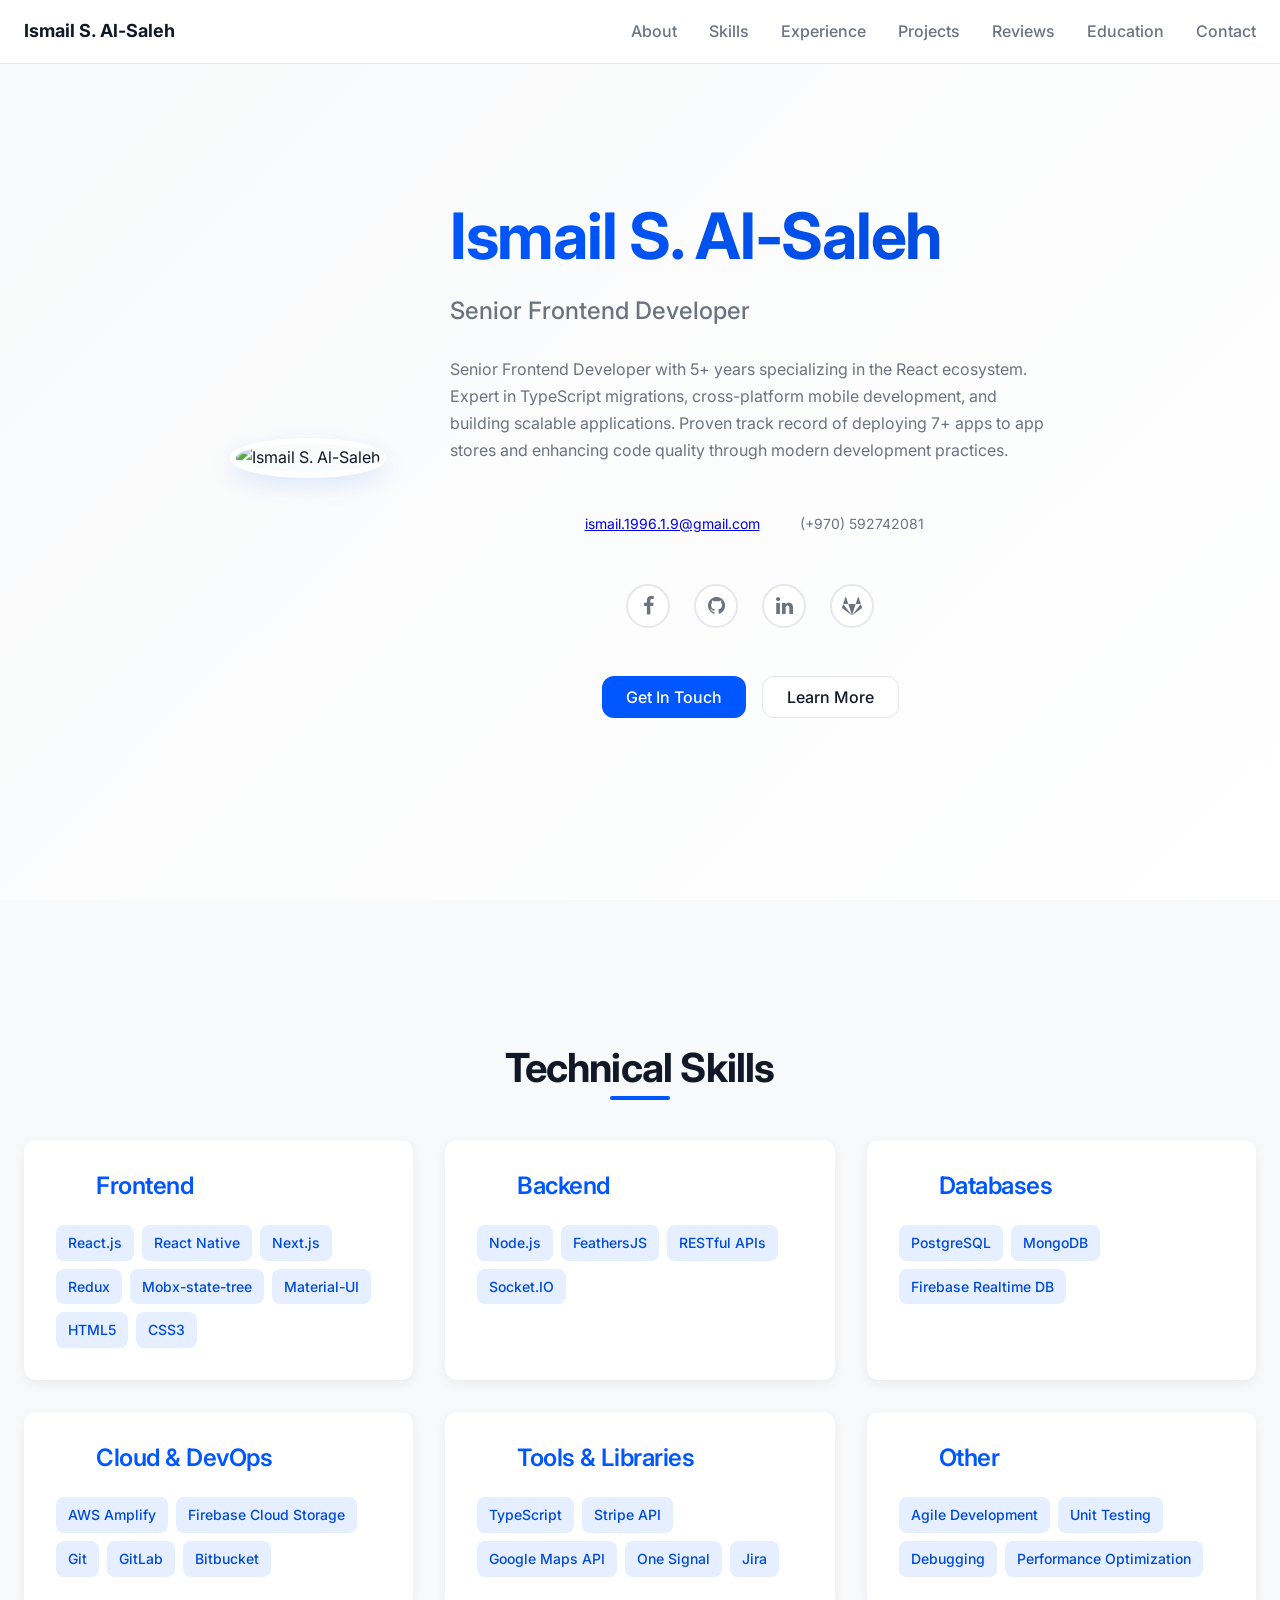
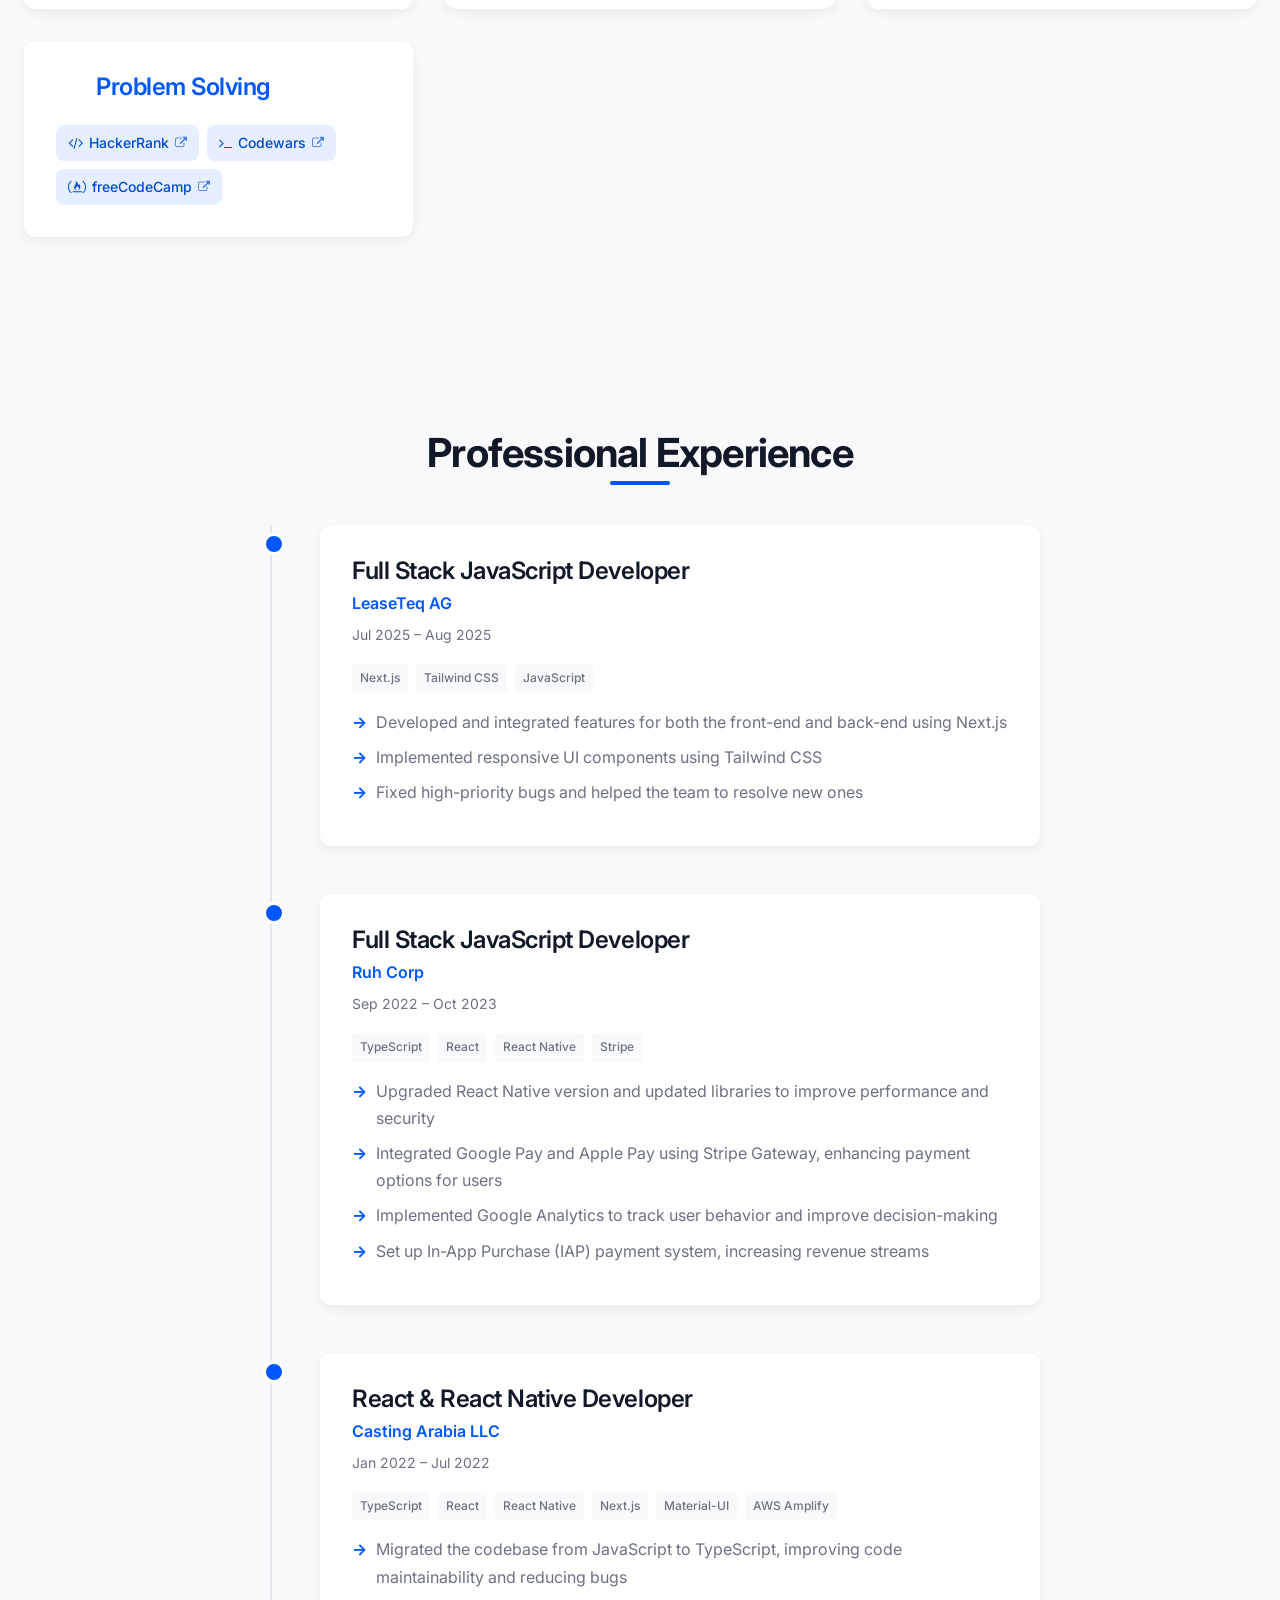
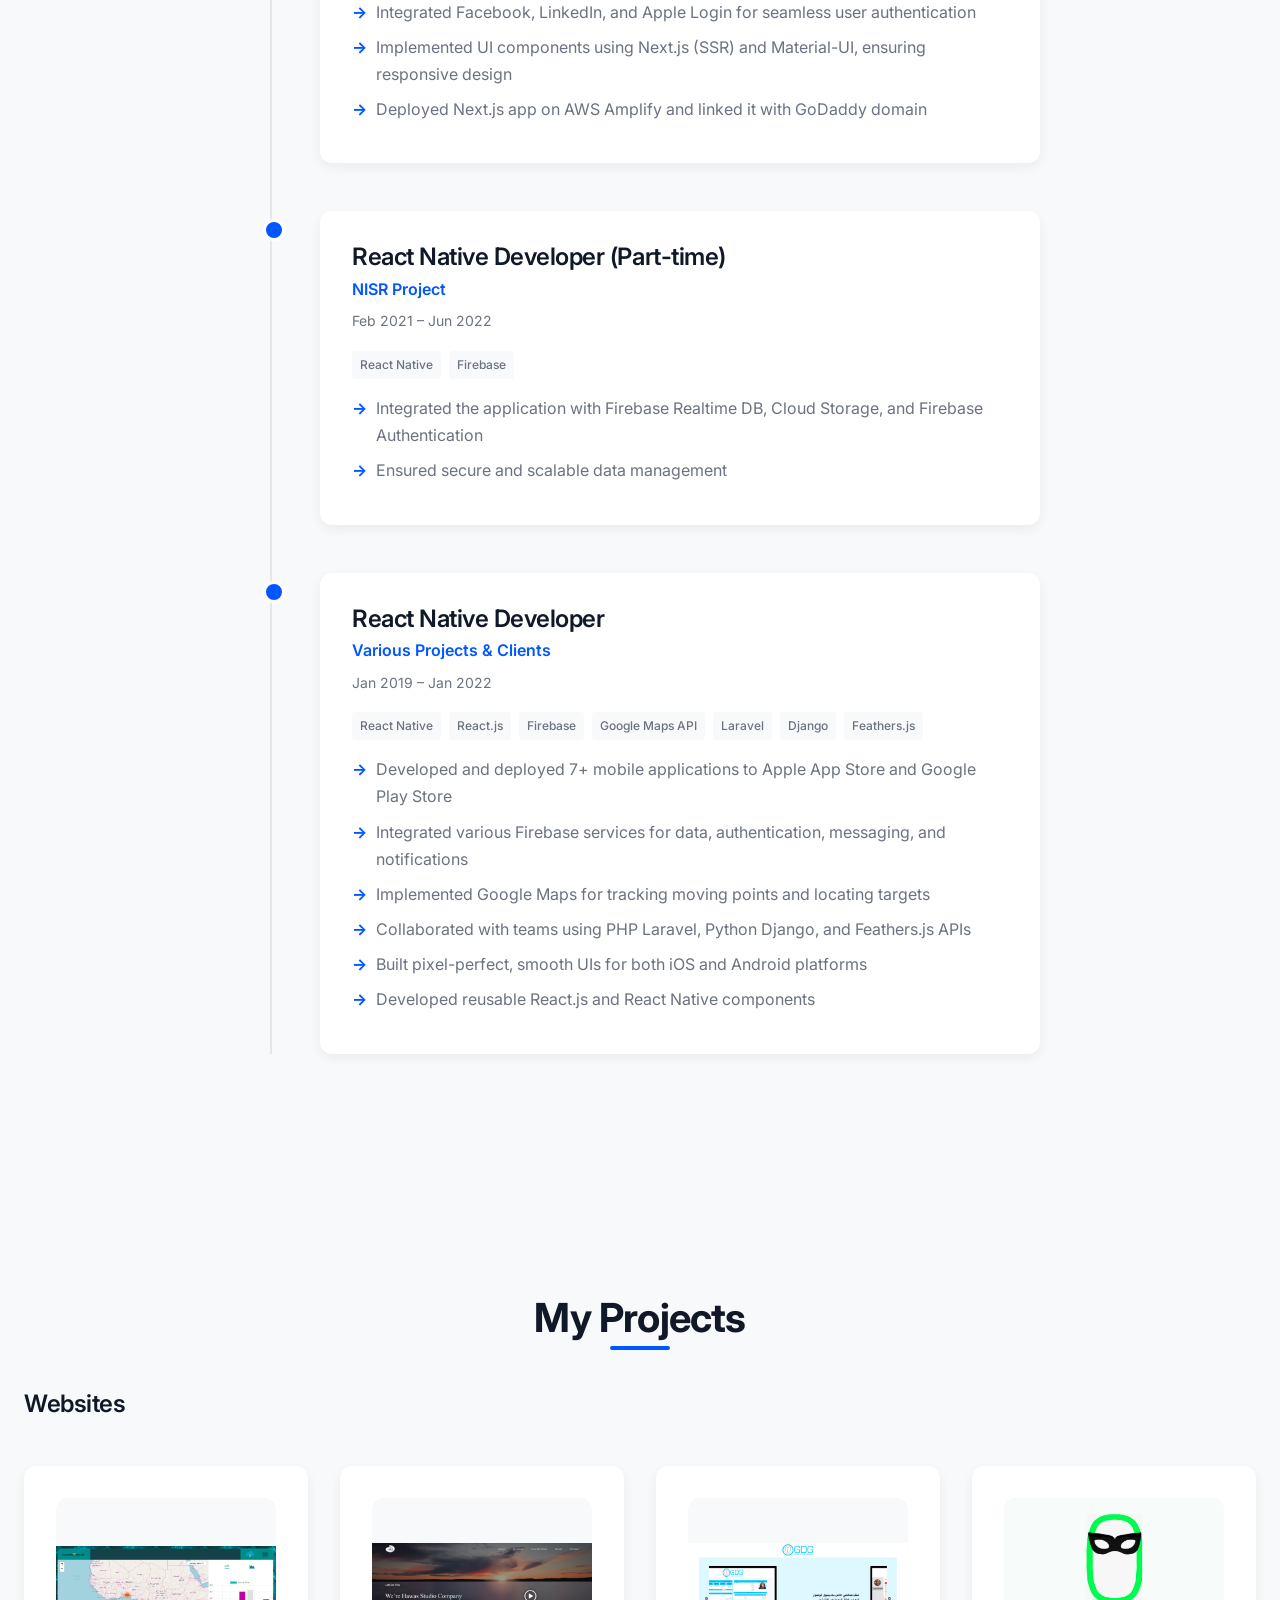
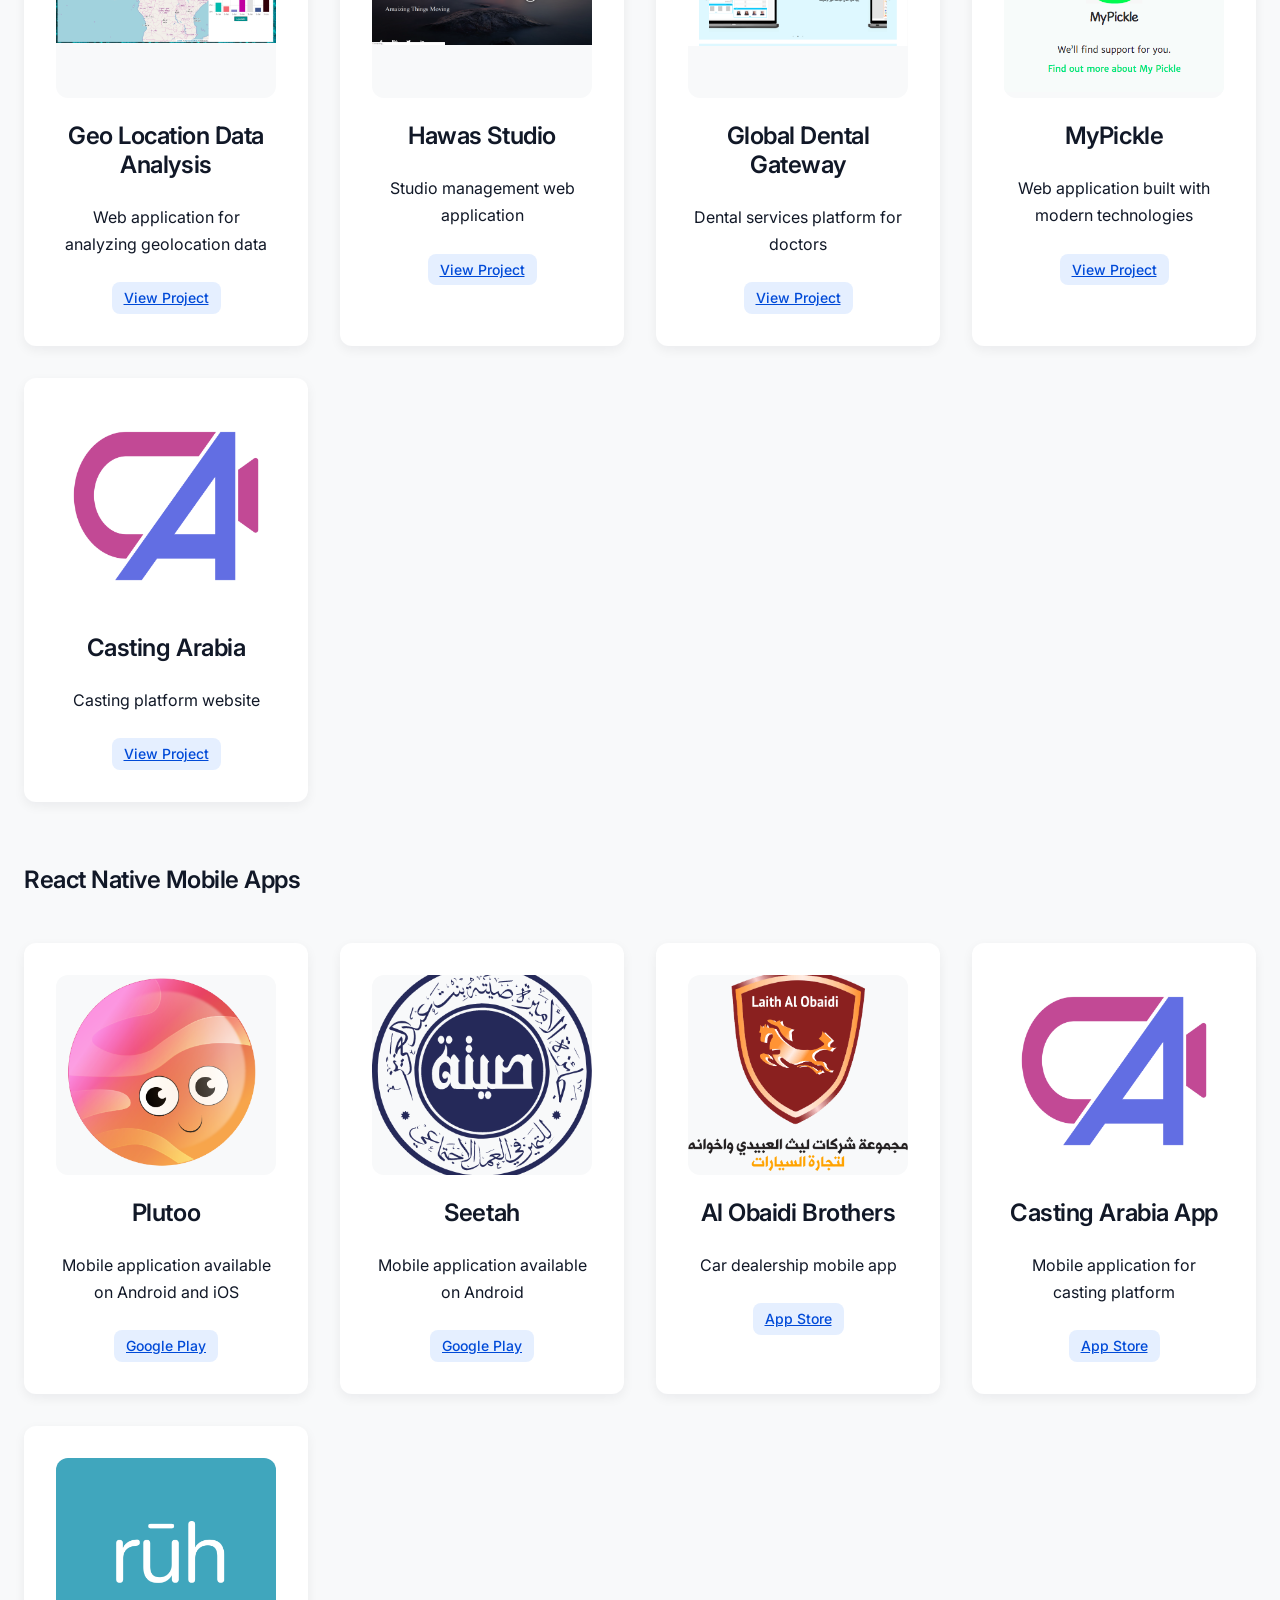
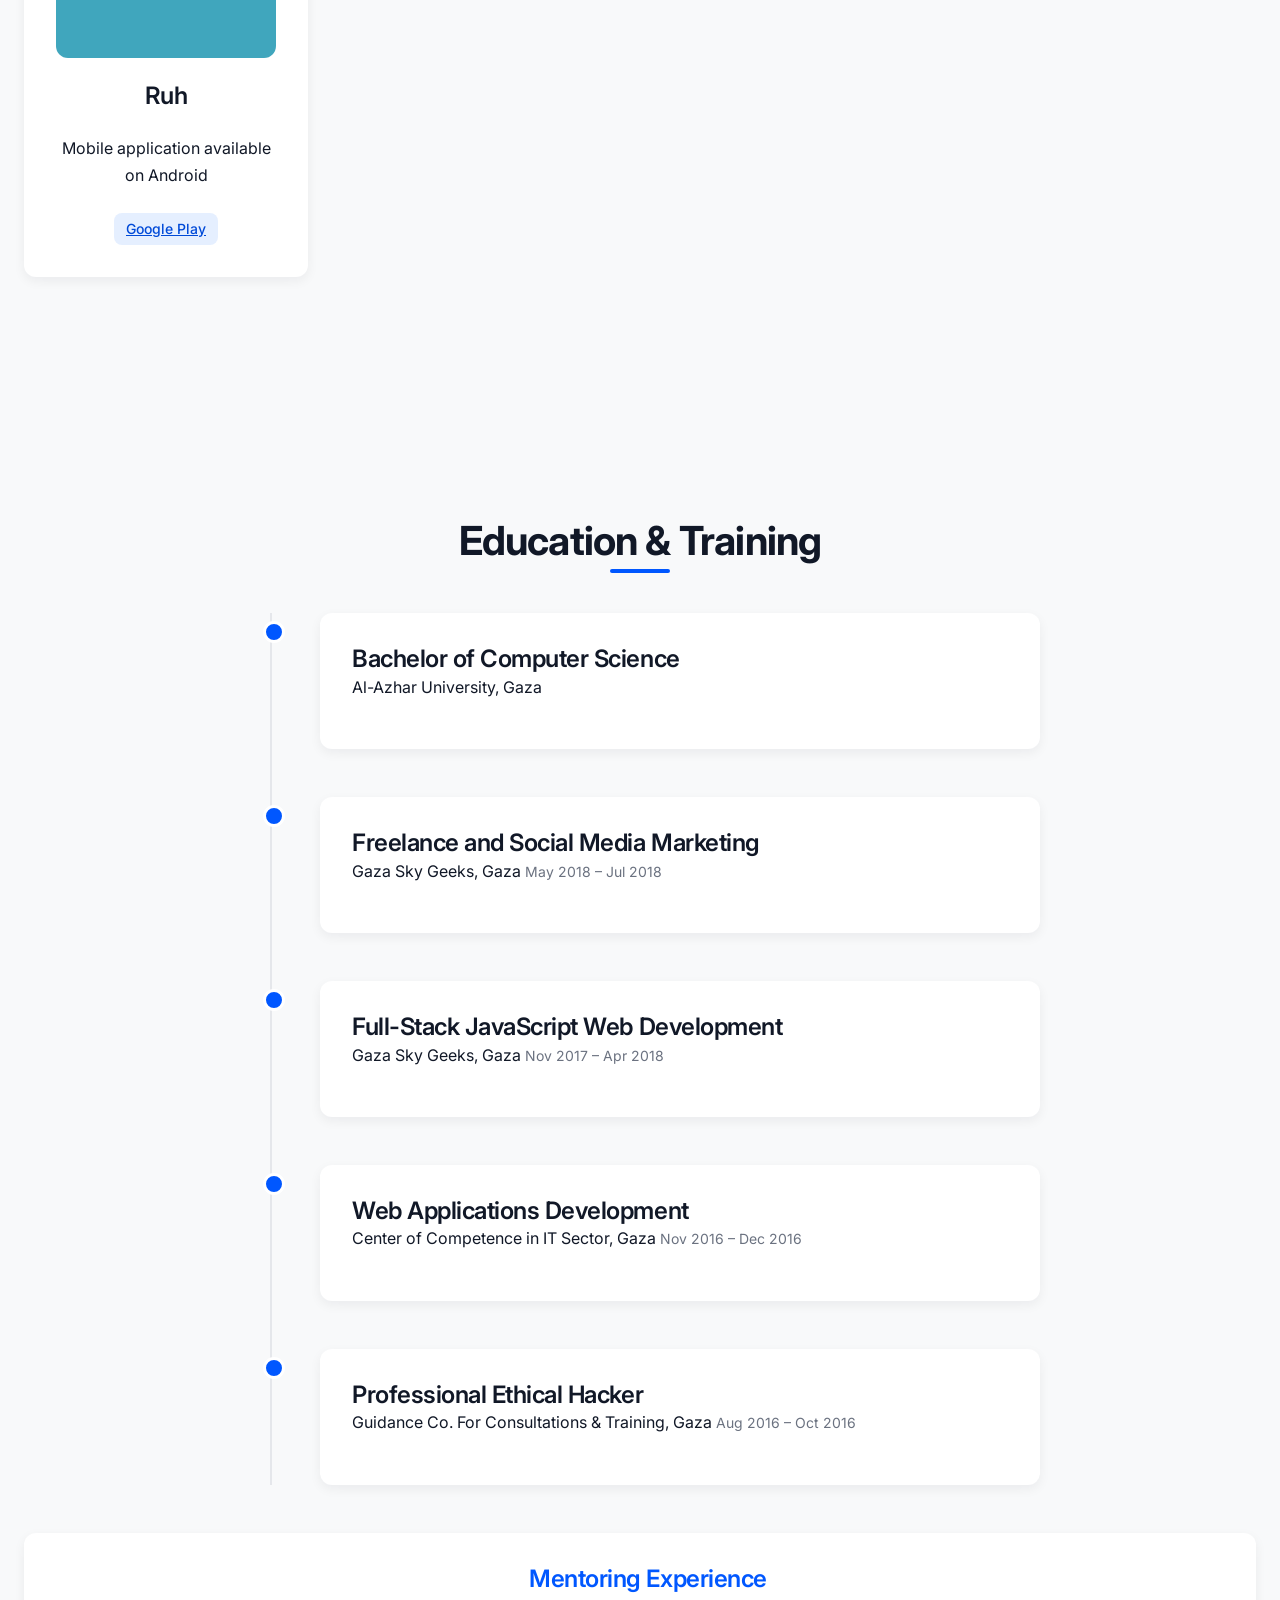
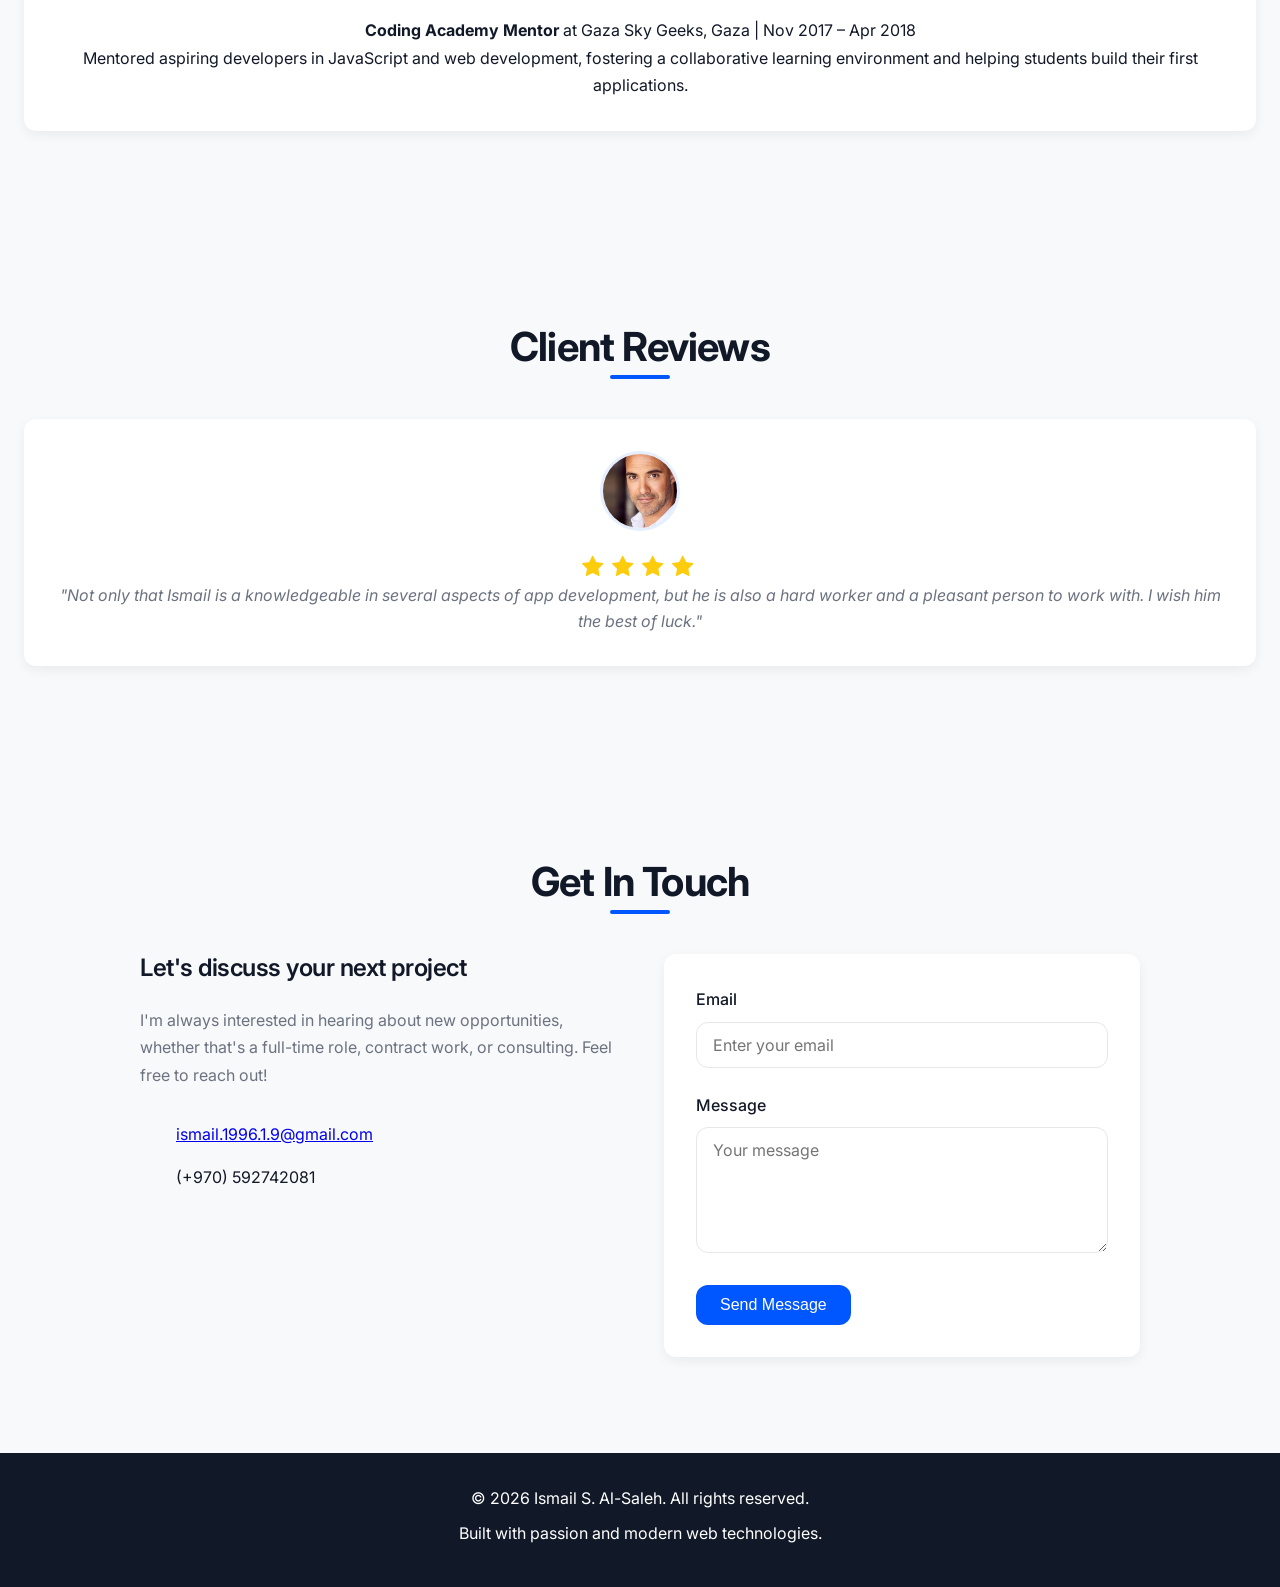
==== commit fb3310c1: "fixing links" ====
--- a/index.html
+++ b/index.html
@@ -1,10 +1,12 @@
 <!DOCTYPE html>
 <html lang="en">
+
 <head>
     <meta charset="UTF-8">
     <meta name="viewport" content="width=device-width, initial-scale=1.0">
     <title>Ismail S. Al-Saleh - Senior Frontend Developer</title>
-    <meta name="description" content="Senior Frontend Developer with 5+ years specializing in the React ecosystem. Expert in TypeScript migrations, cross-platform mobile development, and building scalable applications.">
+    <meta name="description"
+        content="Senior Frontend Developer with 5+ years specializing in the React ecosystem. Expert in TypeScript migrations, cross-platform mobile development, and building scalable applications.">
     <link rel="preconnect" href="https://fonts.googleapis.com">
     <link rel="preconnect" href="https://fonts.gstatic.com" crossorigin>
     <link rel="stylesheet" href="font-awesome/css/font-awesome.min.css" />
@@ -12,6 +14,7 @@
     <script src="https://unpkg.com/lucide@latest/dist/umd/lucide.js"></script>
     <link rel="stylesheet" href="styles.css">
 </head>
+
 <body>
     <!-- Navigation -->
     <nav class="navbar">
@@ -35,15 +38,18 @@
             <div class="hero-content">
                 <div class="hero-layout">
                     <div class="hero-photo">
-                        <img src="https://avatars.githubusercontent.com/u/29161826?s=400&u=c3b12574c42be8ceac03a008b1a0be3ec83fa7d5&v=4" alt="Ismail S. Al-Saleh" class="profile-img">
+                        <img src="https://avatars.githubusercontent.com/u/29161826?s=400&u=c3b12574c42be8ceac03a008b1a0be3ec83fa7d5&v=4"
+                            alt="Ismail S. Al-Saleh" class="profile-img">
                         <div class="photo-decoration"></div>
                     </div>
                     <div class="hero-text">
                         <h1 class="hero-title">Ismail S. Al-Saleh</h1>
                         <p class="hero-subtitle">Senior Frontend Developer</p>
                         <p class="hero-description">
-                            Senior Frontend Developer with 5+ years specializing in the React ecosystem. Expert in TypeScript migrations, 
-                            cross-platform mobile development, and building scalable applications. Proven track record of deploying 7+ apps 
+                            Senior Frontend Developer with 5+ years specializing in the React ecosystem. Expert in
+                            TypeScript migrations,
+                            cross-platform mobile development, and building scalable applications. Proven track record
+                            of deploying 7+ apps
                             to app stores and enhancing code quality through modern development practices.
                         </p>
                         <div class="contact-links">
@@ -57,20 +63,21 @@
                             </div>
                         </div>
                         <div class="social-links">
-                            <a href="https://www.facebook.com/ismail.salah.2009" target="_blank" rel="noopener noreferrer" aria-label="Facebook">
-                                <i data-lucide="facebook"></i>
+                            <a href="https://www.facebook.com/ismail.salah.2009" target="_blank"
+                                rel="noopener noreferrer" aria-label="Facebook">
+                                <i class="fa fa-facebook"></i>
                             </a>
-                            <a href="https://github.com/ismail2009/" target="_blank" rel="noopener noreferrer" aria-label="GitHub">
-                                <i data-lucide="github"></i>
+                            <a href="https://github.com/ismail2009/" target="_blank" rel="noopener noreferrer"
+                                aria-label="GitHub">
+                                <i class="fa fa-github"></i>
                             </a>
-                            <a href="https://www.linkedin.com/in/ismail-alsaleh/" target="_blank" rel="noopener noreferrer" aria-label="LinkedIn">
-                                <i data-lucide="linkedin"></i>
+                            <a href="https://www.linkedin.com/in/ismail-alsaleh/" target="_blank"
+                                rel="noopener noreferrer" aria-label="LinkedIn">
+                                <i class="fa fa-linkedin"></i>
                             </a>
-                            <a href="https://bitbucket.org/ismail2009/" target="_blank" rel="noopener noreferrer" aria-label="Bitbucket">
-                                <i data-lucide="git-branch"></i>
-                            </a>
-                            <a href="https://gitlab.com/ismail2009" target="_blank" rel="noopener noreferrer" aria-label="GitLab">
-                                <i data-lucide="gitlab"></i>
+                            <a href="https://gitlab.com/ismail2009" target="_blank" rel="noopener noreferrer"
+                                aria-label="GitLab">
+                                <i class="fa fa-gitlab"></i>
                             </a>
                         </div>
                         <div class="hero-cta">
@@ -165,6 +172,32 @@
                         <span class="skill-tag">Performance Optimization</span>
                     </div>
                 </div>
+                <div class="skill-category">
+                    <h3 class="category-title">
+                        <i data-lucide="code"></i>
+                        Problem Solving
+                    </h3>
+                    <div class="skill-tags">
+                        <a href="https://www.hackerrank.com/profile/ismail_AlSaleh" target="_blank"
+                            rel="noopener noreferrer" class="skill-tag" title="View HackerRank Profile"
+                            style="text-decoration: none; display: inline-flex; align-items: center; gap: 6px;">
+                            <i class="fa fa-code"></i> HackerRank <i class="fa fa-external-link"
+                                style="font-size: 12px; opacity: 0.7;"></i>
+                        </a>
+                        <a href="https://www.codewars.com/users/ismail_alsaleh" target="_blank"
+                            rel="noopener noreferrer" class="skill-tag" title="View Codewars Profile"
+                            style="text-decoration: none; display: inline-flex; align-items: center; gap: 6px;">
+                            <i class="fa fa-terminal"></i> Codewars <i class="fa fa-external-link"
+                                style="font-size: 12px; opacity: 0.7;"></i>
+                        </a>
+                        <a href="https://www.freecodecamp.org/ismail_alsaleh" target="_blank" rel="noopener noreferrer"
+                            class="skill-tag" title="View freeCodeCamp Profile"
+                            style="text-decoration: none; display: inline-flex; align-items: center; gap: 6px;">
+                            <i class="fa fa-free-code-camp"></i> freeCodeCamp <i class="fa fa-external-link"
+                                style="font-size: 12px; opacity: 0.7;"></i>
+                        </a>
+                    </div>
+                </div>
             </div>
         </div>
     </section>
@@ -208,8 +241,10 @@
                             <span class="tech-tag">Stripe</span>
                         </div>
                         <ul class="responsibilities">
-                            <li>Upgraded React Native version and updated libraries to improve performance and security</li>
-                            <li>Integrated Google Pay and Apple Pay using Stripe Gateway, enhancing payment options for users</li>
+                            <li>Upgraded React Native version and updated libraries to improve performance and security
+                            </li>
+                            <li>Integrated Google Pay and Apple Pay using Stripe Gateway, enhancing payment options for
+                                users</li>
                             <li>Implemented Google Analytics to track user behavior and improve decision-making</li>
                             <li>Set up In-App Purchase (IAP) payment system, increasing revenue streams</li>
                         </ul>
@@ -232,9 +267,11 @@
                             <span class="tech-tag">AWS Amplify</span>
                         </div>
                         <ul class="responsibilities">
-                            <li>Migrated the codebase from JavaScript to TypeScript, improving code maintainability and reducing bugs</li>
+                            <li>Migrated the codebase from JavaScript to TypeScript, improving code maintainability and
+                                reducing bugs</li>
                             <li>Integrated Facebook, LinkedIn, and Apple Login for seamless user authentication</li>
-                            <li>Implemented UI components using Next.js (SSR) and Material-UI, ensuring responsive design</li>
+                            <li>Implemented UI components using Next.js (SSR) and Material-UI, ensuring responsive
+                                design</li>
                             <li>Deployed Next.js app on AWS Amplify and linked it with GoDaddy domain</li>
                         </ul>
                     </div>
@@ -252,7 +289,8 @@
                             <span class="tech-tag">Firebase</span>
                         </div>
                         <ul class="responsibilities">
-                            <li>Integrated the application with Firebase Realtime DB, Cloud Storage, and Firebase Authentication</li>
+                            <li>Integrated the application with Firebase Realtime DB, Cloud Storage, and Firebase
+                                Authentication</li>
                             <li>Ensured secure and scalable data management</li>
                         </ul>
                     </div>
@@ -275,8 +313,10 @@
                             <span class="tech-tag">Feathers.js</span>
                         </div>
                         <ul class="responsibilities">
-                            <li>Developed and deployed 7+ mobile applications to Apple App Store and Google Play Store</li>
-                            <li>Integrated various Firebase services for data, authentication, messaging, and notifications</li>
+                            <li>Developed and deployed 7+ mobile applications to Apple App Store and Google Play Store
+                            </li>
+                            <li>Integrated various Firebase services for data, authentication, messaging, and
+                                notifications</li>
                             <li>Implemented Google Maps for tracking moving points and locating targets</li>
                             <li>Collaborated with teams using PHP Laravel, Python Django, and Feathers.js APIs</li>
                             <li>Built pixel-perfect, smooth UIs for both iOS and Android platforms</li>
@@ -292,12 +332,13 @@
     <section id="projects" class="section bg-light">
         <div class="container">
             <h2 class="section-title">My Projects</h2>
-            
+
             <h3 class="projects-category-title">Websites</h3>
             <div class="projects-grid">
                 <div class="project-card">
                     <div class="project-image">
-                        <a href="https://geolocationdataanalysis-app.herokuapp.com/" target="_blank" rel="noopener noreferrer">
+                        <a href="https://geolocationdataanalysis-app.herokuapp.com/" target="_blank"
+                            rel="noopener noreferrer">
                             <img src="img/pro-1.png" alt="Geo Location Data Analysis" />
                         </a>
                     </div>
@@ -306,7 +347,8 @@
                     </div>
                     <p>Web application for analyzing geolocation data</p>
                     <div class="project-links">
-                        <a href="https://geolocationdataanalysis-app.herokuapp.com/" target="_blank" rel="noopener noreferrer" class="project-link">View Project</a>
+                        <a href="https://geolocationdataanalysis-app.herokuapp.com/" target="_blank"
+                            rel="noopener noreferrer" class="project-link">View Project</a>
                     </div>
                 </div>
 
@@ -321,13 +363,15 @@
                     </div>
                     <p>Studio management web application</p>
                     <div class="project-links">
-                        <a href="https://hawas-studio-app.herokuapp.com" target="_blank" rel="noopener noreferrer" class="project-link">View Project</a>
-                    </div>
-                </div>
-
-                <div class="project-card">
-                    <div class="project-image">
-                        <a href="https://globaldentelgatway.herokuapp.com/doctor" target="_blank" rel="noopener noreferrer">
+                        <a href="https://hawas-studio-app.herokuapp.com" target="_blank" rel="noopener noreferrer"
+                            class="project-link">View Project</a>
+                    </div>
+                </div>
+
+                <div class="project-card">
+                    <div class="project-image">
+                        <a href="https://globaldentelgatway.herokuapp.com/doctor" target="_blank"
+                            rel="noopener noreferrer">
                             <img src="img/pro-3.png" alt="Global Dental Gateway" />
                         </a>
                     </div>
@@ -336,7 +380,8 @@
                     </div>
                     <p>Dental services platform for doctors</p>
                     <div class="project-links">
-                        <a href="https://globaldentelgatway.herokuapp.com/doctor" target="_blank" rel="noopener noreferrer" class="project-link">View Project</a>
+                        <a href="https://globaldentelgatway.herokuapp.com/doctor" target="_blank"
+                            rel="noopener noreferrer" class="project-link">View Project</a>
                     </div>
                 </div>
 
@@ -351,7 +396,8 @@
                     </div>
                     <p>Web application built with modern technologies</p>
                     <div class="project-links">
-                        <a href="https://MyPickle.netlify.com" target="_blank" rel="noopener noreferrer" class="project-link">View Project</a>
+                        <a href="https://MyPickle.netlify.com" target="_blank" rel="noopener noreferrer"
+                            class="project-link">View Project</a>
                     </div>
                 </div>
 
@@ -366,7 +412,8 @@
                     </div>
                     <p>Casting platform website</p>
                     <div class="project-links">
-                        <a href="https://www.castingarabia.com/" target="_blank" rel="noopener noreferrer" class="project-link">View Project</a>
+                        <a href="https://www.castingarabia.com/" target="_blank" rel="noopener noreferrer"
+                            class="project-link">View Project</a>
                     </div>
                 </div>
             </div>
@@ -375,7 +422,8 @@
             <div class="projects-grid">
                 <div class="project-card">
                     <div class="project-image">
-                        <a href="https://play.google.com/store/apps/details?id=com.plutoo.plutoo" target="_blank" rel="noopener noreferrer">
+                        <a href="https://play.google.com/store/apps/details?id=com.plutoo.plutoo" target="_blank"
+                            rel="noopener noreferrer">
                             <img src="img/plutoo.png" alt="Plutoo App" />
                         </a>
                     </div>
@@ -384,13 +432,15 @@
                     </div>
                     <p>Mobile application available on Android and iOS</p>
                     <div class="project-links">
-                        <a href="https://play.google.com/store/apps/details?id=com.plutoo.plutoo" target="_blank" rel="noopener noreferrer" class="project-link">Google Play</a>
-                    </div>
-                </div>
-
-                <div class="project-card">
-                    <div class="project-image">
-                        <a href="https://play.google.com/store/apps/details?id=com.seetah" target="_blank" rel="noopener noreferrer">
+                        <a href="https://play.google.com/store/apps/details?id=com.plutoo.plutoo" target="_blank"
+                            rel="noopener noreferrer" class="project-link">Google Play</a>
+                    </div>
+                </div>
+
+                <div class="project-card">
+                    <div class="project-image">
+                        <a href="https://play.google.com/store/apps/details?id=com.seetah" target="_blank"
+                            rel="noopener noreferrer">
                             <img src="img/Seetah.png" alt="Seetah App" />
                         </a>
                     </div>
@@ -399,13 +449,15 @@
                     </div>
                     <p>Mobile application available on Android</p>
                     <div class="project-links">
-                        <a href="https://play.google.com/store/apps/details?id=com.seetah" target="_blank" rel="noopener noreferrer" class="project-link">Google Play</a>
-                    </div>
-                </div>
-
-                <div class="project-card">
-                    <div class="project-image">
-                        <a href="https://apps.apple.com/tt/app/al-obaidi-brothers-for-cars/id1613332241" target="_blank" rel="noopener noreferrer">
+                        <a href="https://play.google.com/store/apps/details?id=com.seetah" target="_blank"
+                            rel="noopener noreferrer" class="project-link">Google Play</a>
+                    </div>
+                </div>
+
+                <div class="project-card">
+                    <div class="project-image">
+                        <a href="https://apps.apple.com/tt/app/al-obaidi-brothers-for-cars/id1613332241" target="_blank"
+                            rel="noopener noreferrer">
                             <img src="img/obaidi.png" alt="Al Obaidi Brothers" />
                         </a>
                     </div>
@@ -414,13 +466,15 @@
                     </div>
                     <p>Car dealership mobile app</p>
                     <div class="project-links">
-                        <a href="https://apps.apple.com/tt/app/al-obaidi-brothers-for-cars/id1613332241" target="_blank" rel="noopener noreferrer" class="project-link">App Store</a>
-                    </div>
-                </div>
-
-                <div class="project-card">
-                    <div class="project-image">
-                        <a href="https://apps.apple.com/tt/app/casting-arabia/id1606692901" target="_blank" rel="noopener noreferrer">
+                        <a href="https://apps.apple.com/tt/app/al-obaidi-brothers-for-cars/id1613332241" target="_blank"
+                            rel="noopener noreferrer" class="project-link">App Store</a>
+                    </div>
+                </div>
+
+                <div class="project-card">
+                    <div class="project-image">
+                        <a href="https://apps.apple.com/tt/app/casting-arabia/id1606692901" target="_blank"
+                            rel="noopener noreferrer">
                             <img src="img/casting-arabia.png" alt="Casting Arabia App" />
                         </a>
                     </div>
@@ -429,13 +483,15 @@
                     </div>
                     <p>Mobile application for casting platform</p>
                     <div class="project-links">
-                        <a href="https://apps.apple.com/tt/app/casting-arabia/id1606692901" target="_blank" rel="noopener noreferrer" class="project-link">App Store</a>
-                    </div>
-                </div>
-
-                <div class="project-card">
-                    <div class="project-image">
-                        <a href="https://play.google.com/store/apps/details?id=com.myruh&hl=en&pli=1" target="_blank" rel="noopener noreferrer">
+                        <a href="https://apps.apple.com/tt/app/casting-arabia/id1606692901" target="_blank"
+                            rel="noopener noreferrer" class="project-link">App Store</a>
+                    </div>
+                </div>
+
+                <div class="project-card">
+                    <div class="project-image">
+                        <a href="https://play.google.com/store/apps/details?id=com.myruh&hl=en&pli=1" target="_blank"
+                            rel="noopener noreferrer">
                             <img src="img/ruh-logo.png" alt="Ruh App" />
                         </a>
                     </div>
@@ -444,7 +500,8 @@
                     </div>
                     <p>Mobile application available on Android</p>
                     <div class="project-links">
-                        <a href="https://play.google.com/store/apps/details?id=com.myruh&hl=en&pli=1" target="_blank" rel="noopener noreferrer" class="project-link">Google Play</a>
+                        <a href="https://play.google.com/store/apps/details?id=com.myruh&hl=en&pli=1" target="_blank"
+                            rel="noopener noreferrer" class="project-link">Google Play</a>
                     </div>
                 </div>
             </div>
@@ -515,7 +572,7 @@
                     <strong>Coding Academy Mentor</strong> at Gaza Sky Geeks, Gaza | Nov 2017 – Apr 2018
                 </p>
                 <p>
-                    Mentored aspiring developers in JavaScript and web development, fostering a collaborative 
+                    Mentored aspiring developers in JavaScript and web development, fostering a collaborative
                     learning environment and helping students build their first applications.
                 </p>
             </div>
@@ -557,8 +614,8 @@
                 <div class="contact-info">
                     <h3>Let's discuss your next project</h3>
                     <p>
-                        I'm always interested in hearing about new opportunities, 
-                        whether that's a full-time role, contract work, or consulting. 
+                        I'm always interested in hearing about new opportunities,
+                        whether that's a full-time role, contract work, or consulting.
                         Feel free to reach out!
                     </p>
                     <div class="contact-details">
@@ -573,7 +630,8 @@
                     </div>
                 </div>
                 <div class="contact-form">
-                    <form action="https://formsubmit.co/ismail.1996.1.9@gmail.com" method="POST" enctype="multipart/form-data" id="contactForm">
+                    <form action="https://formsubmit.co/ismail.1996.1.9@gmail.com" method="POST"
+                        enctype="multipart/form-data" id="contactForm">
                         <input type="hidden" name="_next" value="thank-you.html">
                         <input type="hidden" name="_captcha" value="false">
                         <div class="form-group">
@@ -582,7 +640,8 @@
                         </div>
                         <div class="form-group">
                             <label for="message">Message</label>
-                            <textarea id="message" name="message" rows="5" required placeholder="Your message"></textarea>
+                            <textarea id="message" name="message" rows="5" required
+                                placeholder="Your message"></textarea>
                         </div>
                         <button type="submit" class="btn btn-primary">Send Message</button>
                     </form>
@@ -594,11 +653,12 @@
     <!-- Footer -->
     <footer class="footer">
         <div class="container">
-            <p>&copy; 2025 Ismail S. Al-Saleh. All rights reserved.</p>
+            <p>&copy; 2026 Ismail S. Al-Saleh. All rights reserved.</p>
             <p>Built with passion and modern web technologies.</p>
         </div>
     </footer>
 
     <script src="script.js"></script>
 </body>
+
 </html>
--- a/styles.css
+++ b/styles.css
@@ -69,7 +69,12 @@
 }
 
 /* Typography */
-h1, h2, h3, h4, h5, h6 {
+h1,
+h2,
+h3,
+h4,
+h5,
+h6 {
     font-weight: 700;
     line-height: 1.2;
     letter-spacing: -0.02em;
@@ -316,8 +321,7 @@
 }
 
 .social-links a i {
-    width: 20px;
-    height: 20px;
+    font-size: 20px;
 }
 
 .hero-cta {
@@ -832,28 +836,28 @@
     .container {
         padding: 0 var(--space-sm);
     }
-    
+
     .hero-layout {
         gap: var(--space-xl);
     }
-    
+
     .profile-img {
         width: 280px;
         height: 280px;
     }
-    
+
     .skills-grid {
         grid-template-columns: repeat(auto-fit, minmax(250px, 1fr));
     }
-    
+
     .projects-grid {
         grid-template-columns: repeat(auto-fit, minmax(250px, 1fr));
     }
-    
+
     .project-image {
         height: 180px;
     }
-    
+
     .reviews-grid {
         grid-template-columns: repeat(auto-fit, minmax(280px, 1fr));
     }
@@ -866,75 +870,75 @@
         --font-size-h3: 20px;
         --space-xxxl: 64px;
     }
-    
+
     .nav-links {
         display: none;
     }
-    
+
     .hero {
         min-height: 80vh;
         padding-top: 100px;
     }
-    
+
     .hero-layout {
         flex-direction: column;
         gap: var(--space-xl);
         text-align: center;
     }
-    
+
     .hero-photo {
         order: -1;
     }
-    
+
     .profile-img {
         width: 250px;
         height: 250px;
     }
-    
+
     .hero-text {
         text-align: center;
     }
-    
+
     .hero-cta {
         flex-direction: column;
         align-items: center;
     }
-    
+
     .contact-links {
         flex-direction: column;
         gap: var(--space-sm);
     }
-    
+
     .contact-content {
         grid-template-columns: 1fr;
         gap: var(--space-lg);
     }
-    
+
     .timeline-item {
         padding-left: 60px;
     }
-    
+
     .experience-timeline::before,
     .education-timeline::before {
         left: 20px;
     }
-    
+
     .timeline-item::before {
         left: 13px;
     }
-    
+
     .skills-grid {
         grid-template-columns: 1fr;
     }
-    
+
     .projects-grid {
         grid-template-columns: 1fr;
     }
-    
+
     .project-image {
         height: 200px;
     }
-    
+
     .reviews-grid {
         grid-template-columns: 1fr;
     }
@@ -944,31 +948,31 @@
     .container {
         padding: 0 var(--space-sm);
     }
-    
+
     .section {
         padding: var(--space-lg) 0;
     }
-    
+
     .hero-title {
         font-size: 36px;
     }
-    
+
     .hero-subtitle {
         font-size: 20px;
     }
-    
+
     .profile-img {
         width: 200px;
         height: 200px;
     }
-    
+
     .photo-decoration {
         top: -15px;
         left: -15px;
         right: -15px;
         bottom: -15px;
     }
-    
+
     .skill-category,
     .project-card,
     .timeline-content,
@@ -976,11 +980,11 @@
     .contact-form {
         padding: var(--space-md);
     }
-    
+
     .project-image {
         height: 180px;
     }
-    
+
     .review-avatar {
         width: 60px;
         height: 60px;
@@ -993,6 +997,7 @@
         opacity: 0;
         transform: translateY(30px);
     }
+
     to {
         opacity: 1;
         transform: translateY(0);
@@ -1003,6 +1008,7 @@
     from {
         transform: rotate(0deg);
     }
+
     to {
         transform: rotate(360deg);
     }
@@ -1017,6 +1023,7 @@
 
 /* Accessibility */
 @media (prefers-reduced-motion: reduce) {
+
     *,
     *::before,
     *::after {
@@ -1024,7 +1031,7 @@
         animation-iteration-count: 1 !important;
         transition-duration: 0.01ms !important;
     }
-    
+
     .photo-decoration {
         animation: none !important;
     }
@@ -1044,6 +1051,7 @@
     color: #FDCC0D;
     margin-right: 5px;
 }
+
 /* Smooth scrolling */
 html {
     scroll-behavior: smooth;
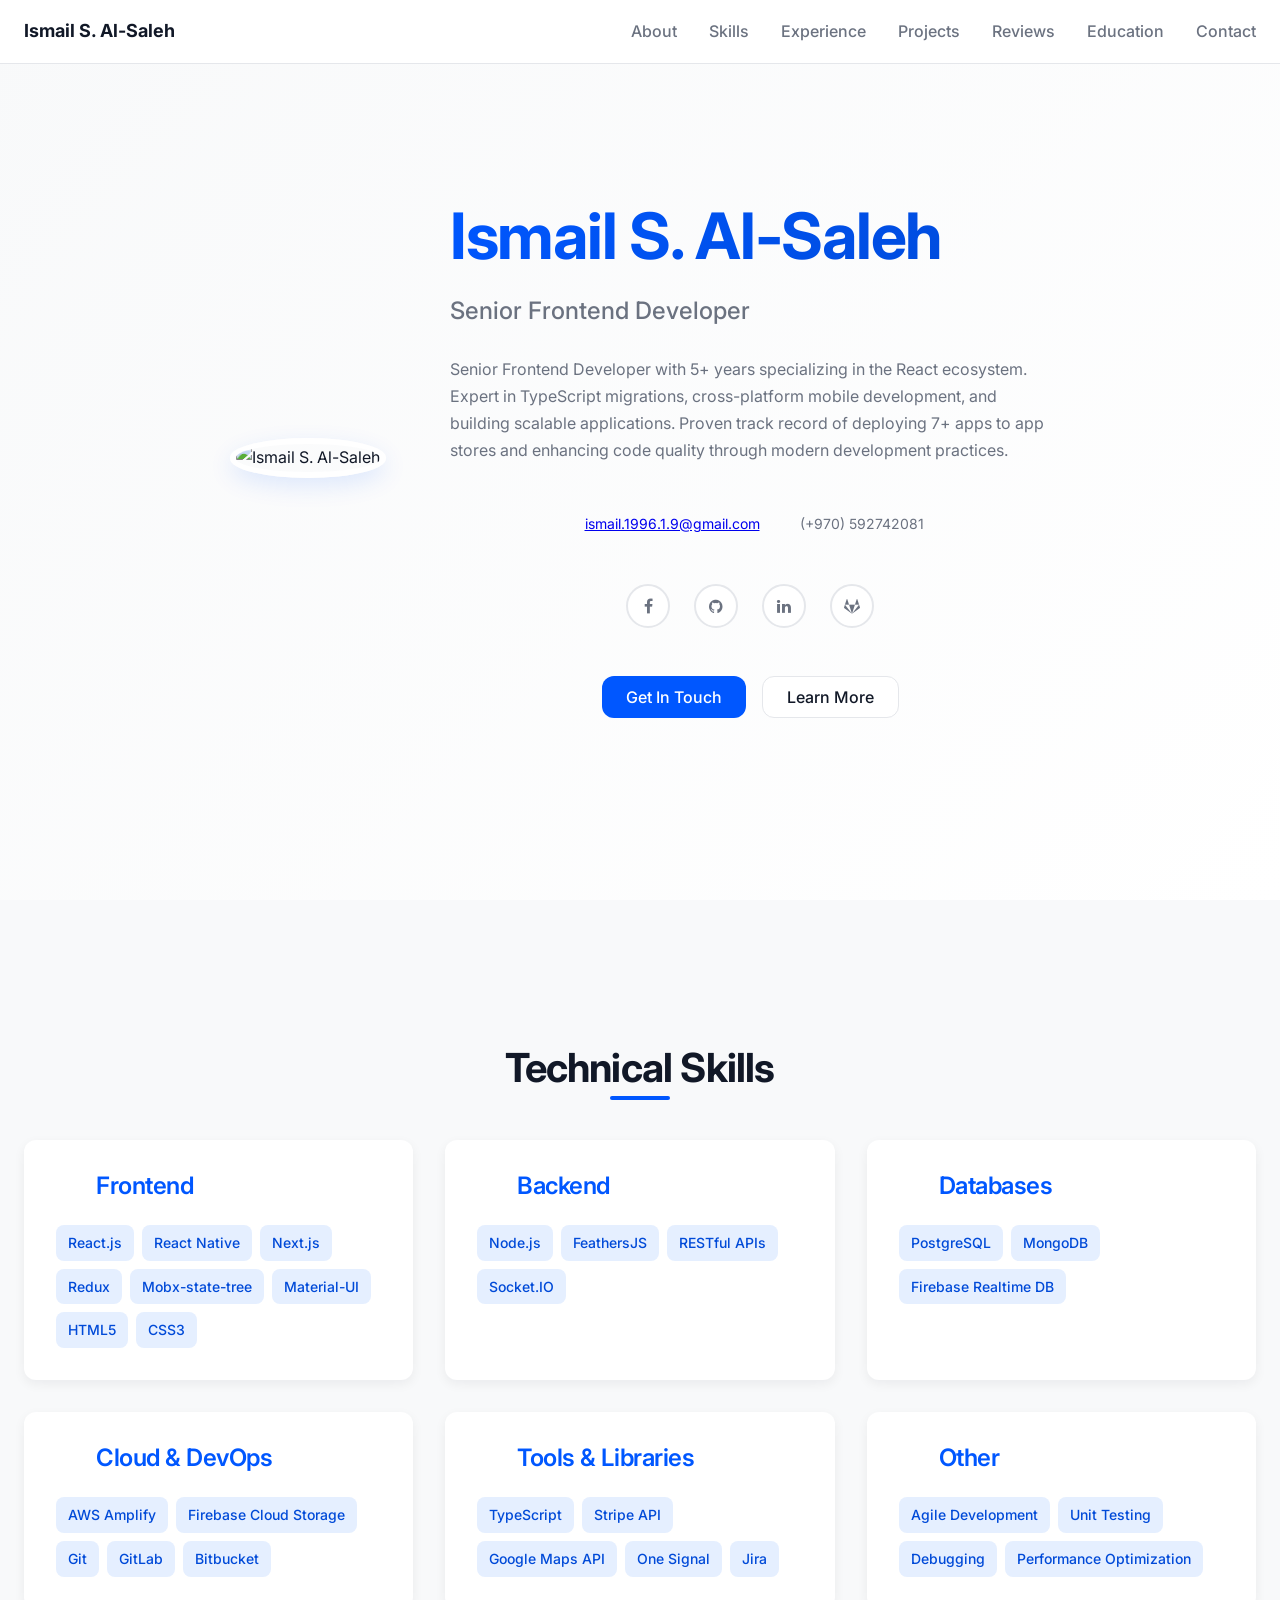
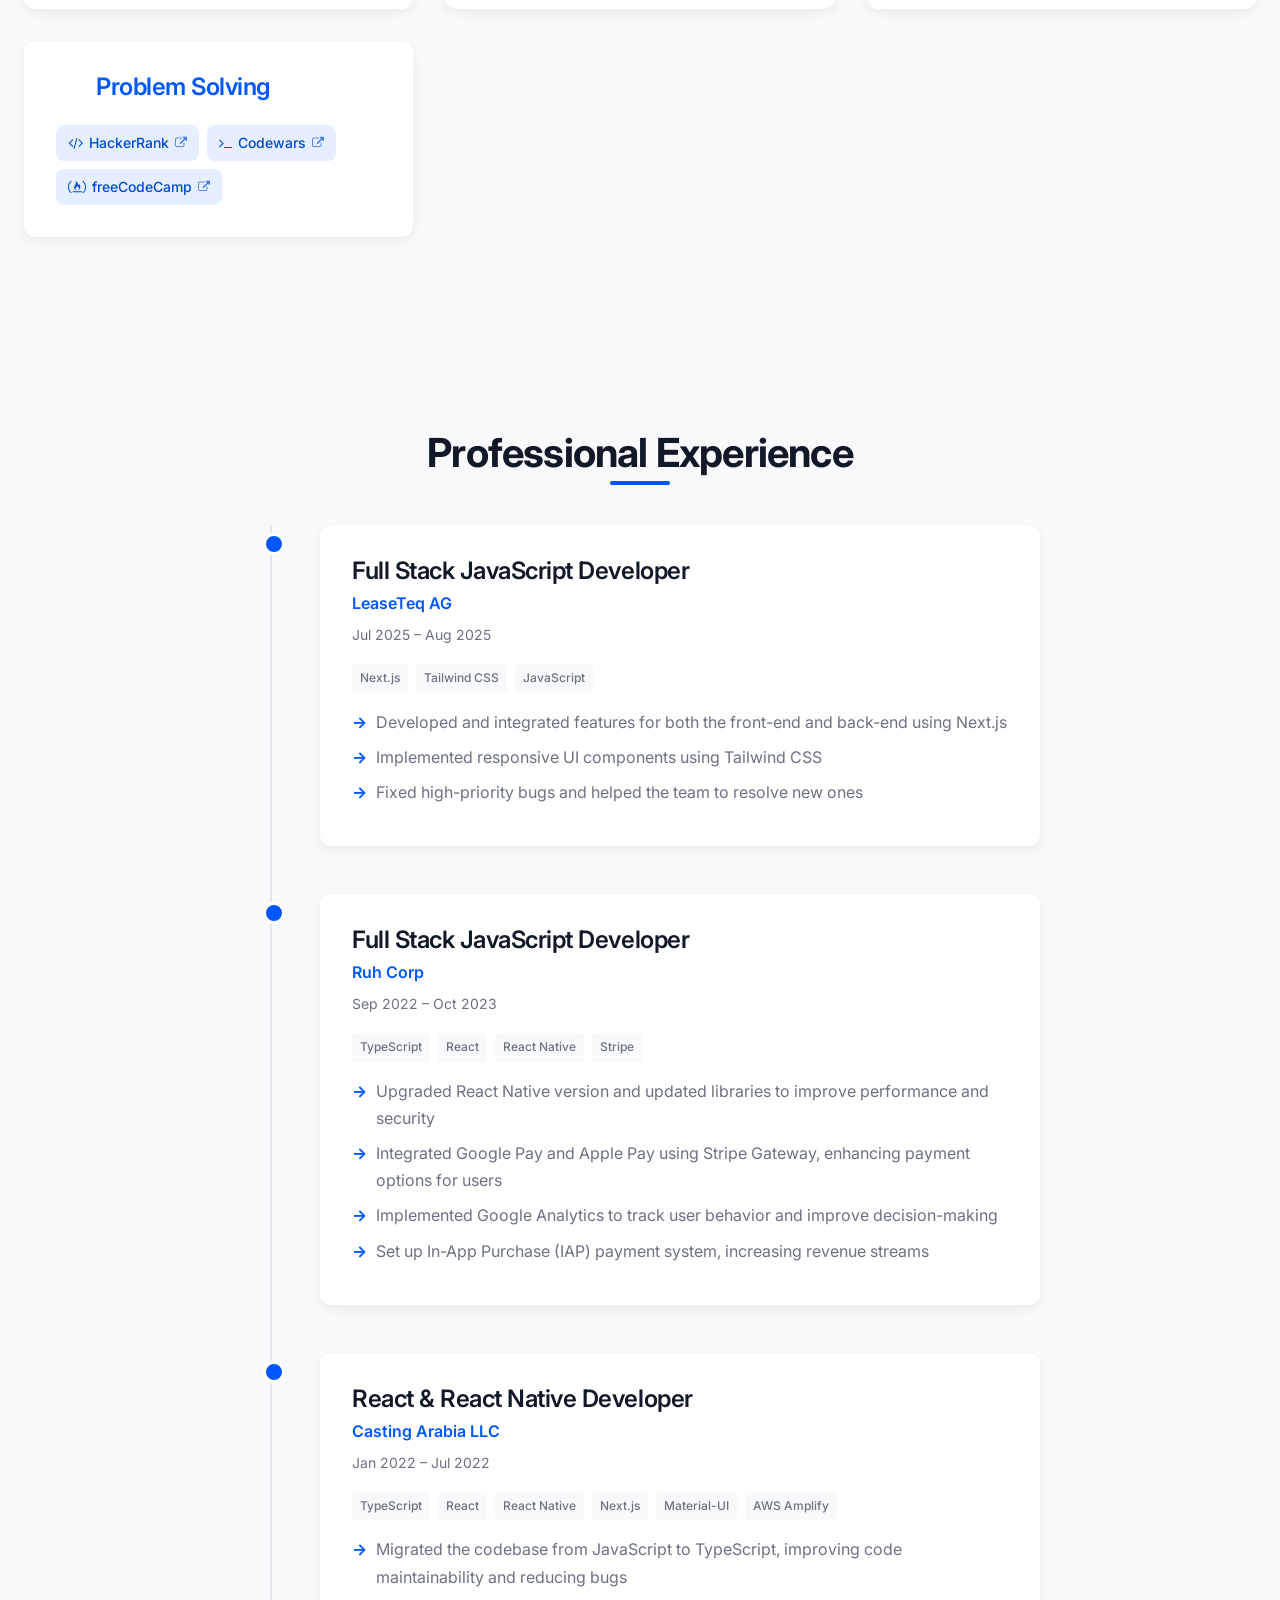
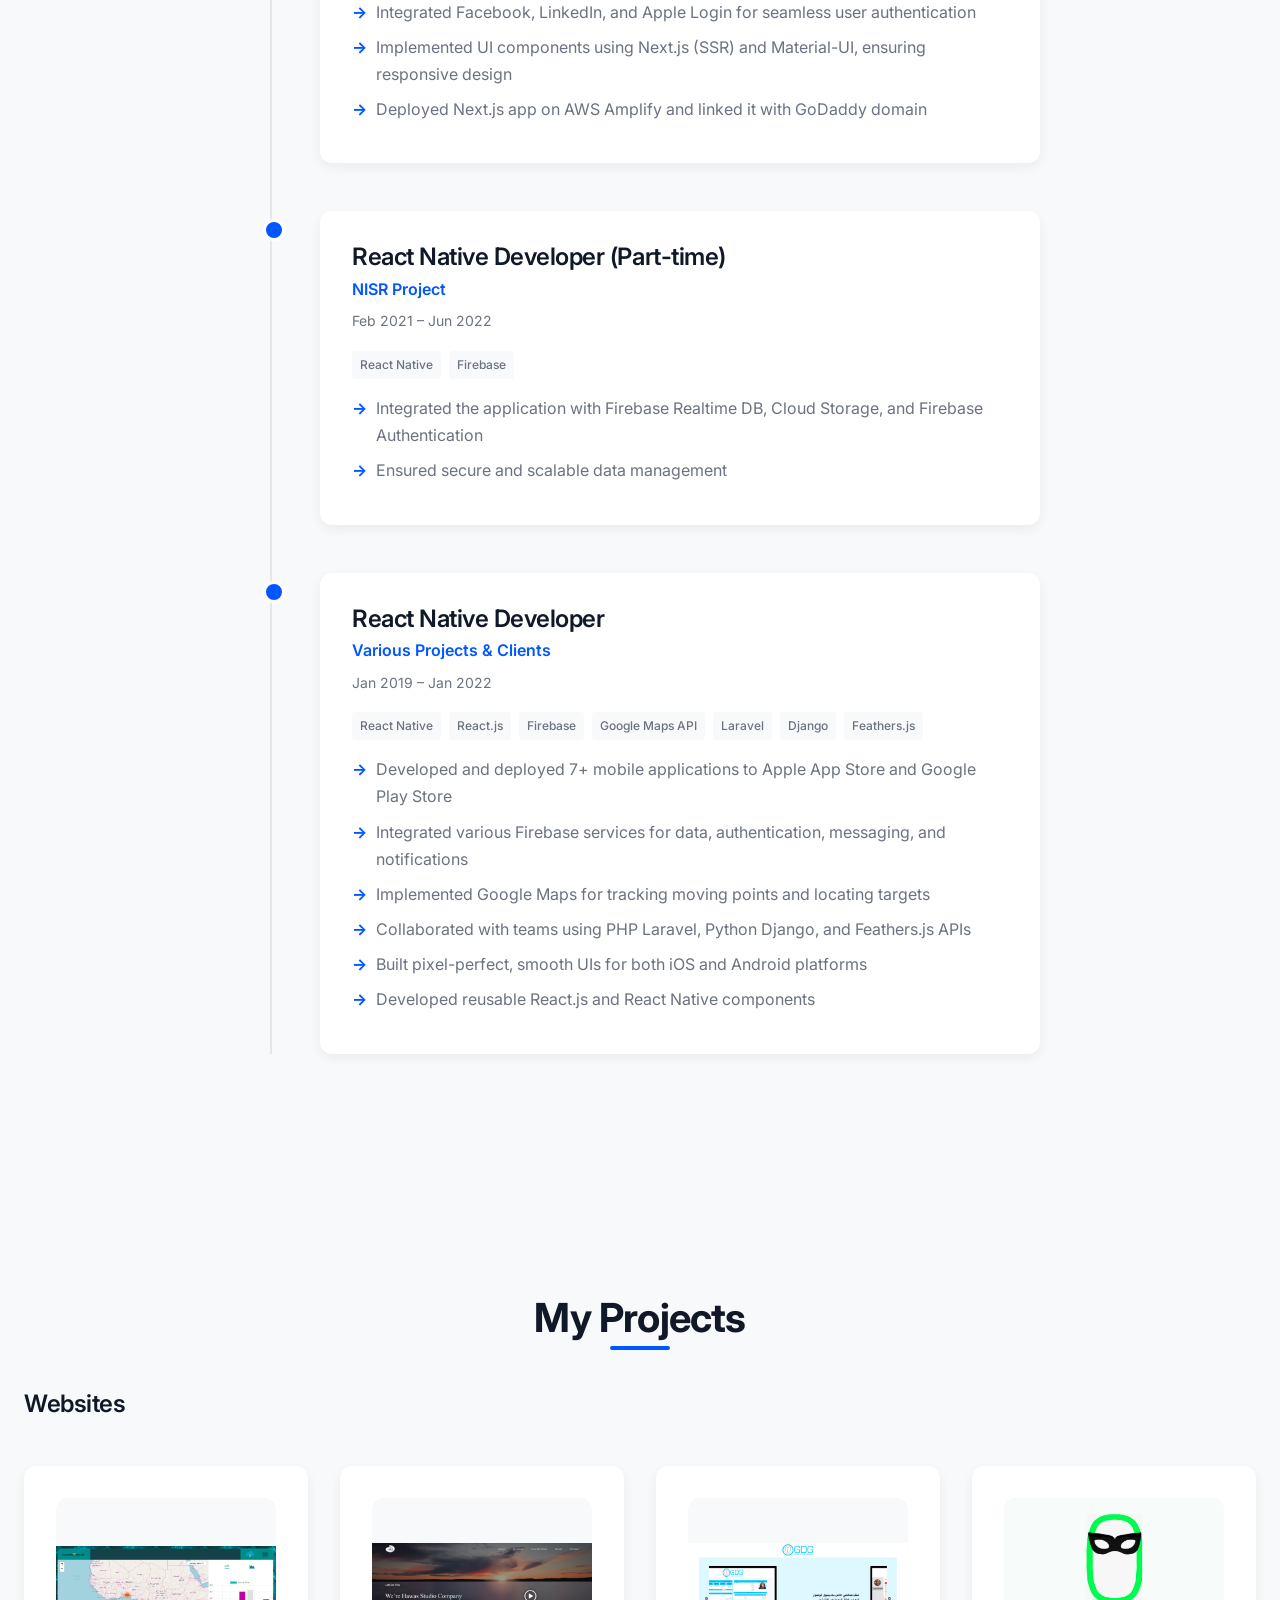
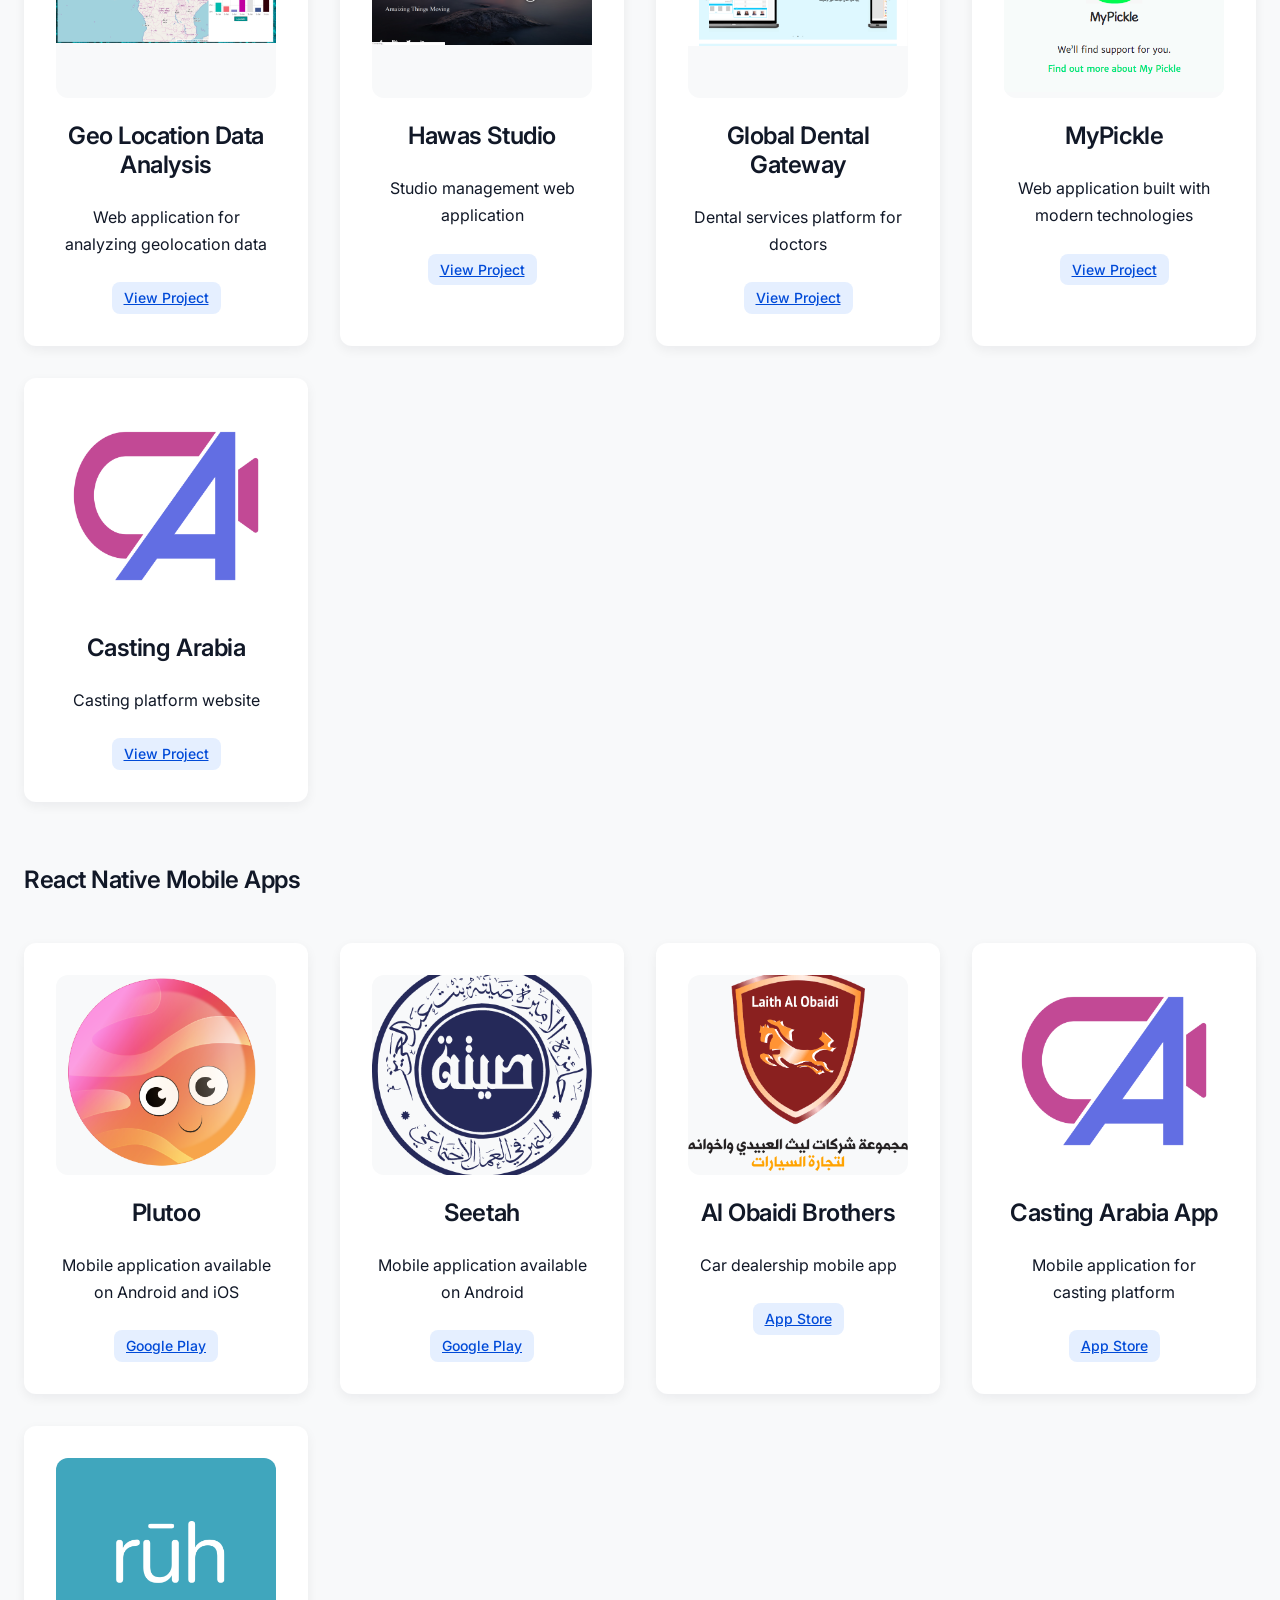
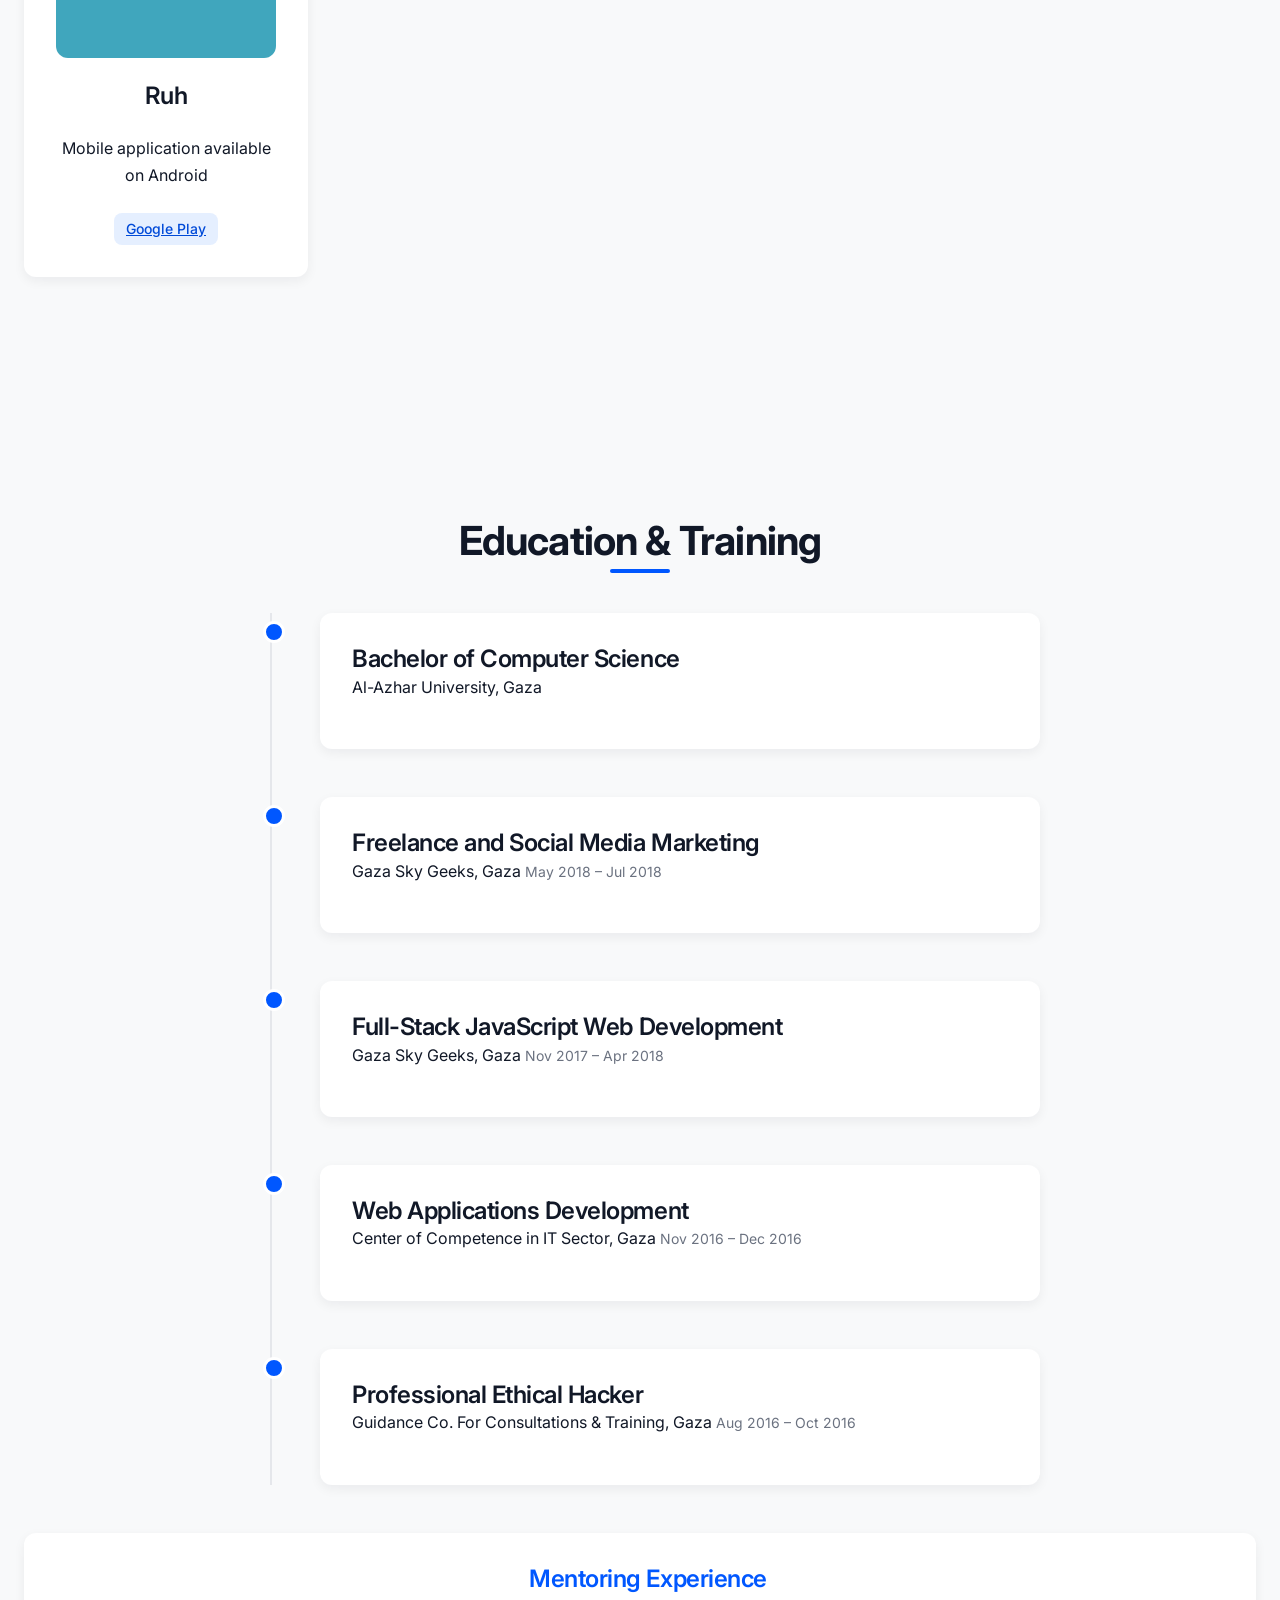
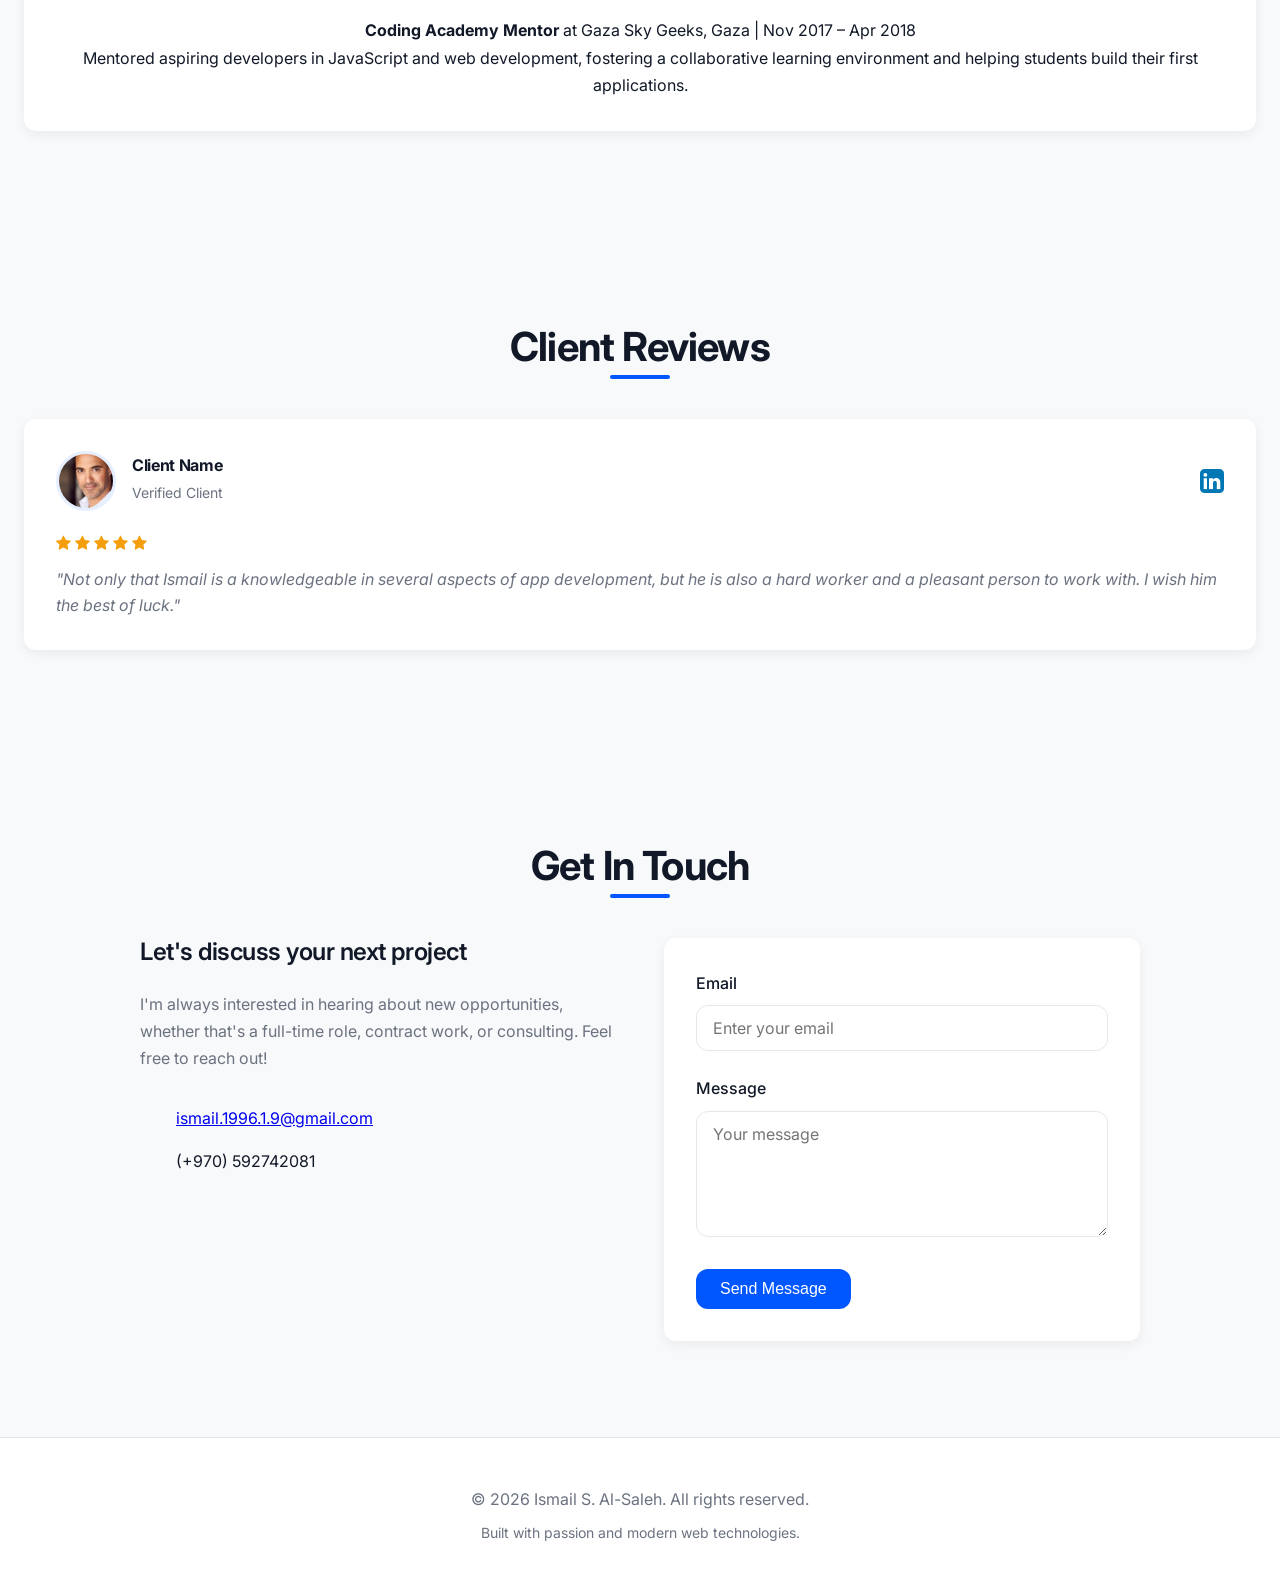
==== commit fc541289: "Made changes to review section for impronvment" ====
--- a/index.html
+++ b/index.html
@@ -580,15 +580,28 @@
     </section>
 
     <!-- Reviews Section -->
-    <section id="reviews" class="section">
+    <section id="reviews" class="section bg-light">
         <div class="container">
             <h2 class="section-title">Client Reviews</h2>
             <div class="reviews-grid">
                 <div class="review-card">
-                    <div class="review-avatar">
-                        <img src="img/client-1.jpeg" alt="Client Review" />
-                    </div>
-                    <div class="ratings mt-3">
+                    <div class="review-header">
+                        <div class="review-meta">
+                            <div class="review-avatar">
+                                <img src="img/client-1.jpeg" alt="Client Review" />
+                            </div>
+                            <div class="review-meta-text">
+                                <h4>Client Name</h4>
+                                <span>Verified Client</span>
+                            </div>
+                        </div>
+                        <a href="https://www.linkedin.com/in/ismail-alsaleh/details/recommendations/" target="_blank"
+                            rel="noopener noreferrer" class="review-linkedin" title="View Recommendation on LinkedIn">
+                            <i class="fa fa-linkedin-square"></i>
+                        </a>
+                    </div>
+                    <div class="review-ratings">
+                        <i class="fa fa-star"></i>
                         <i class="fa fa-star"></i>
                         <i class="fa fa-star"></i>
                         <i class="fa fa-star"></i>
@@ -607,7 +620,7 @@
     </section>
 
     <!-- Contact Section -->
-    <section id="contact" class="section bg-light">
+    <section id="contact" class="section">
         <div class="container">
             <h2 class="section-title">Get In Touch</h2>
             <div class="contact-content">
--- a/styles.css
+++ b/styles.css
@@ -321,7 +321,7 @@
 }
 
 .social-links a i {
-    font-size: 20px;
+    /* font-size: 20px; */
 }
 
 .hero-cta {
@@ -661,7 +661,7 @@
     border-radius: var(--radius-md);
     box-shadow: var(--shadow-standard);
     transition: var(--transition-slow);
-    text-align: center;
+    text-align: left;
 }
 
 .review-card:hover {
@@ -669,13 +669,26 @@
     box-shadow: var(--shadow-hover);
 }
 
+.review-header {
+    display: flex;
+    align-items: center;
+    justify-content: space-between;
+    margin-bottom: var(--space-md);
+}
+
+.review-meta {
+    display: flex;
+    align-items: center;
+    gap: var(--space-sm);
+}
+
 .review-avatar {
-    width: 80px;
-    height: 80px;
-    margin: 0 auto var(--space-md);
+    width: 60px;
+    height: 60px;
     border-radius: 50%;
     overflow: hidden;
     border: 3px solid var(--primary-100);
+    flex-shrink: 0;
 }
 
 .review-avatar img {
@@ -684,18 +697,37 @@
     object-fit: cover;
 }
 
-.review-rating {
-    display: flex;
+.review-meta-text h4 {
+    margin: 0 0 4px 0;
+    font-size: 16px;
+    color: var(--text-primary);
+}
+
+.review-meta-text span {
+    font-size: 14px;
+    color: var(--text-secondary);
+}
+
+.review-linkedin {
+    color: #0077b5;
+    font-size: 28px;
+    transition: var(--transition);
+    display: flex;
+    align-items: center;
     justify-content: center;
+    text-decoration: none;
+}
+
+.review-linkedin:hover {
+    transform: scale(1.1);
+    color: #005885;
+}
+
+.review-ratings {
+    display: flex;
     gap: 4px;
-    margin-bottom: var(--space-md);
-}
-
-.review-rating i {
-    width: 20px;
-    height: 20px;
+    margin-bottom: var(--space-sm);
     color: var(--warning);
-    fill: var(--warning);
 }
 
 .review-text {
@@ -1055,4 +1087,22 @@
 /* Smooth scrolling */
 html {
     scroll-behavior: smooth;
+}
+
+/* Footer Section */
+.footer {
+    background: var(--surface);
+    padding: var(--space-xl) 0 var(--space-lg);
+    text-align: center;
+    border-top: 1px solid var(--border);
+    color: var(--text-secondary);
+}
+
+.footer p {
+    margin-bottom: var(--space-xs);
+}
+
+.footer p:last-child {
+    margin-bottom: 0;
+    font-size: var(--font-size-small);
 }
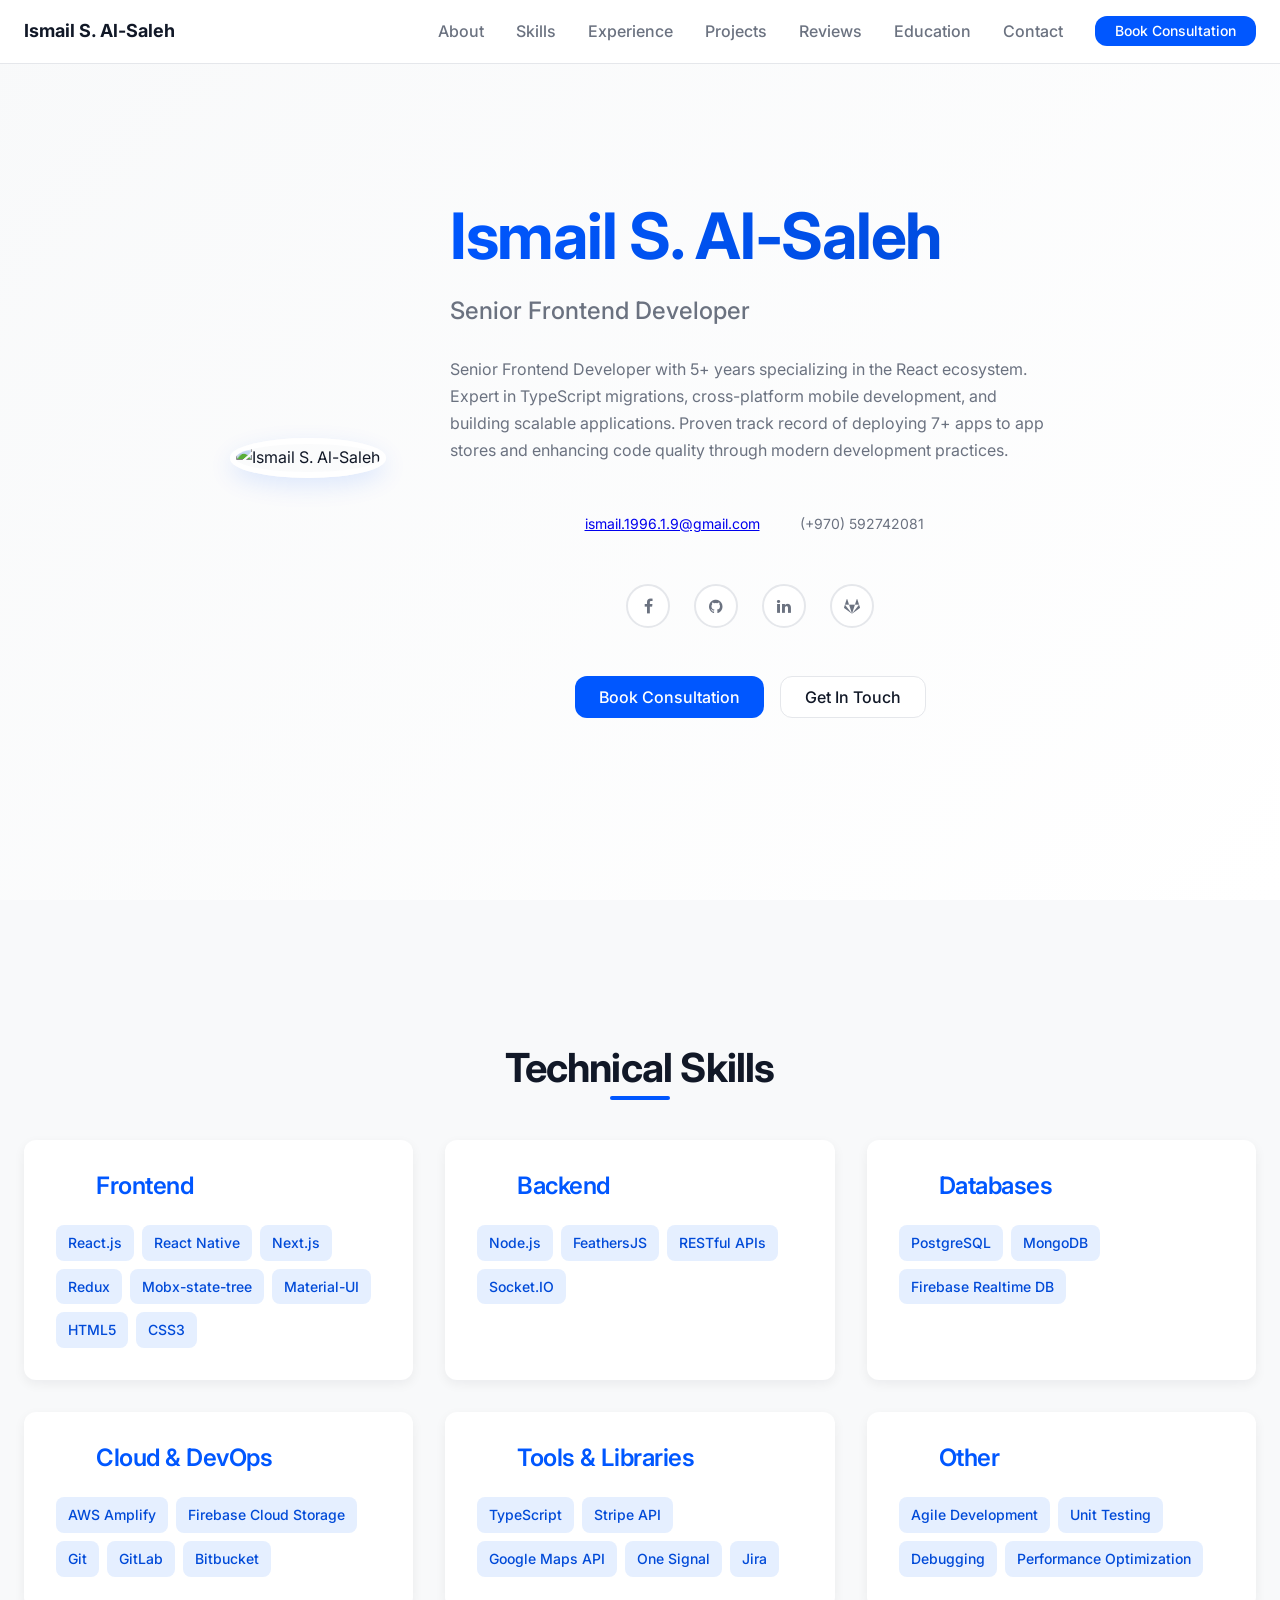
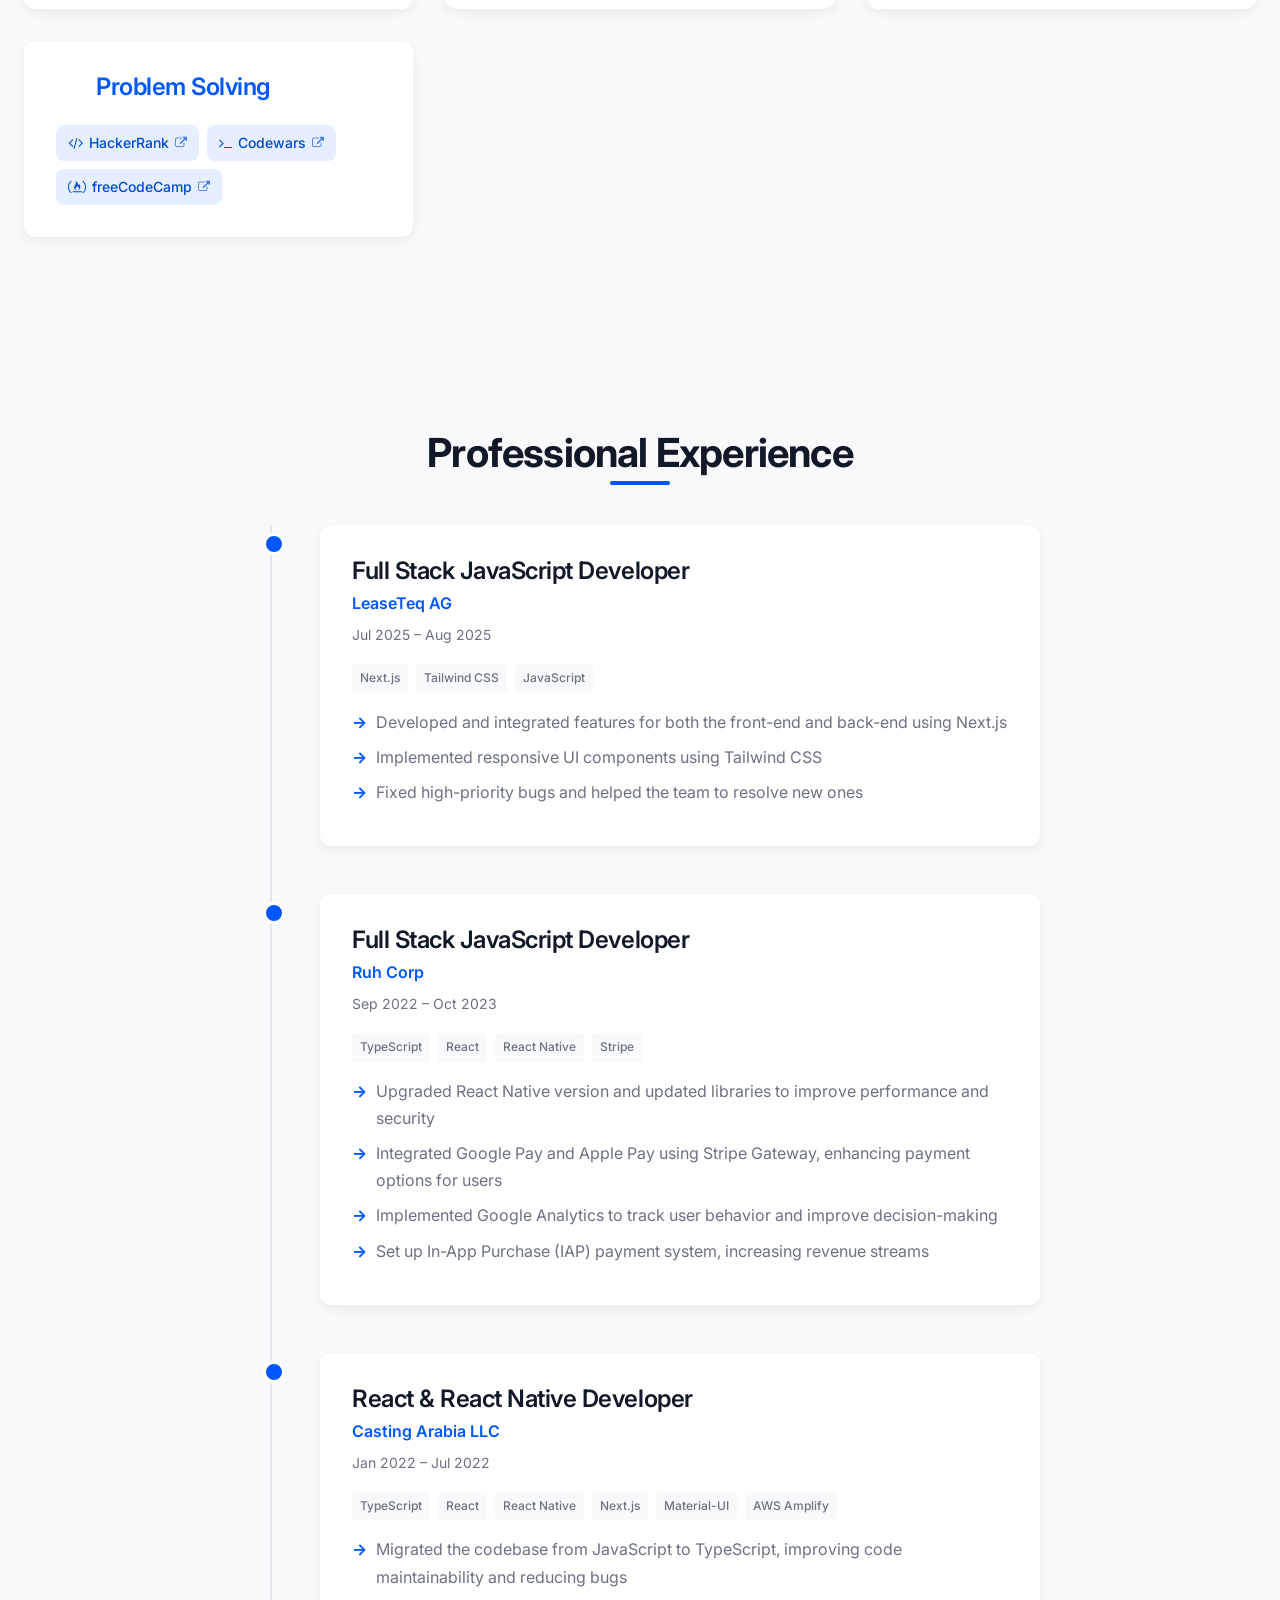
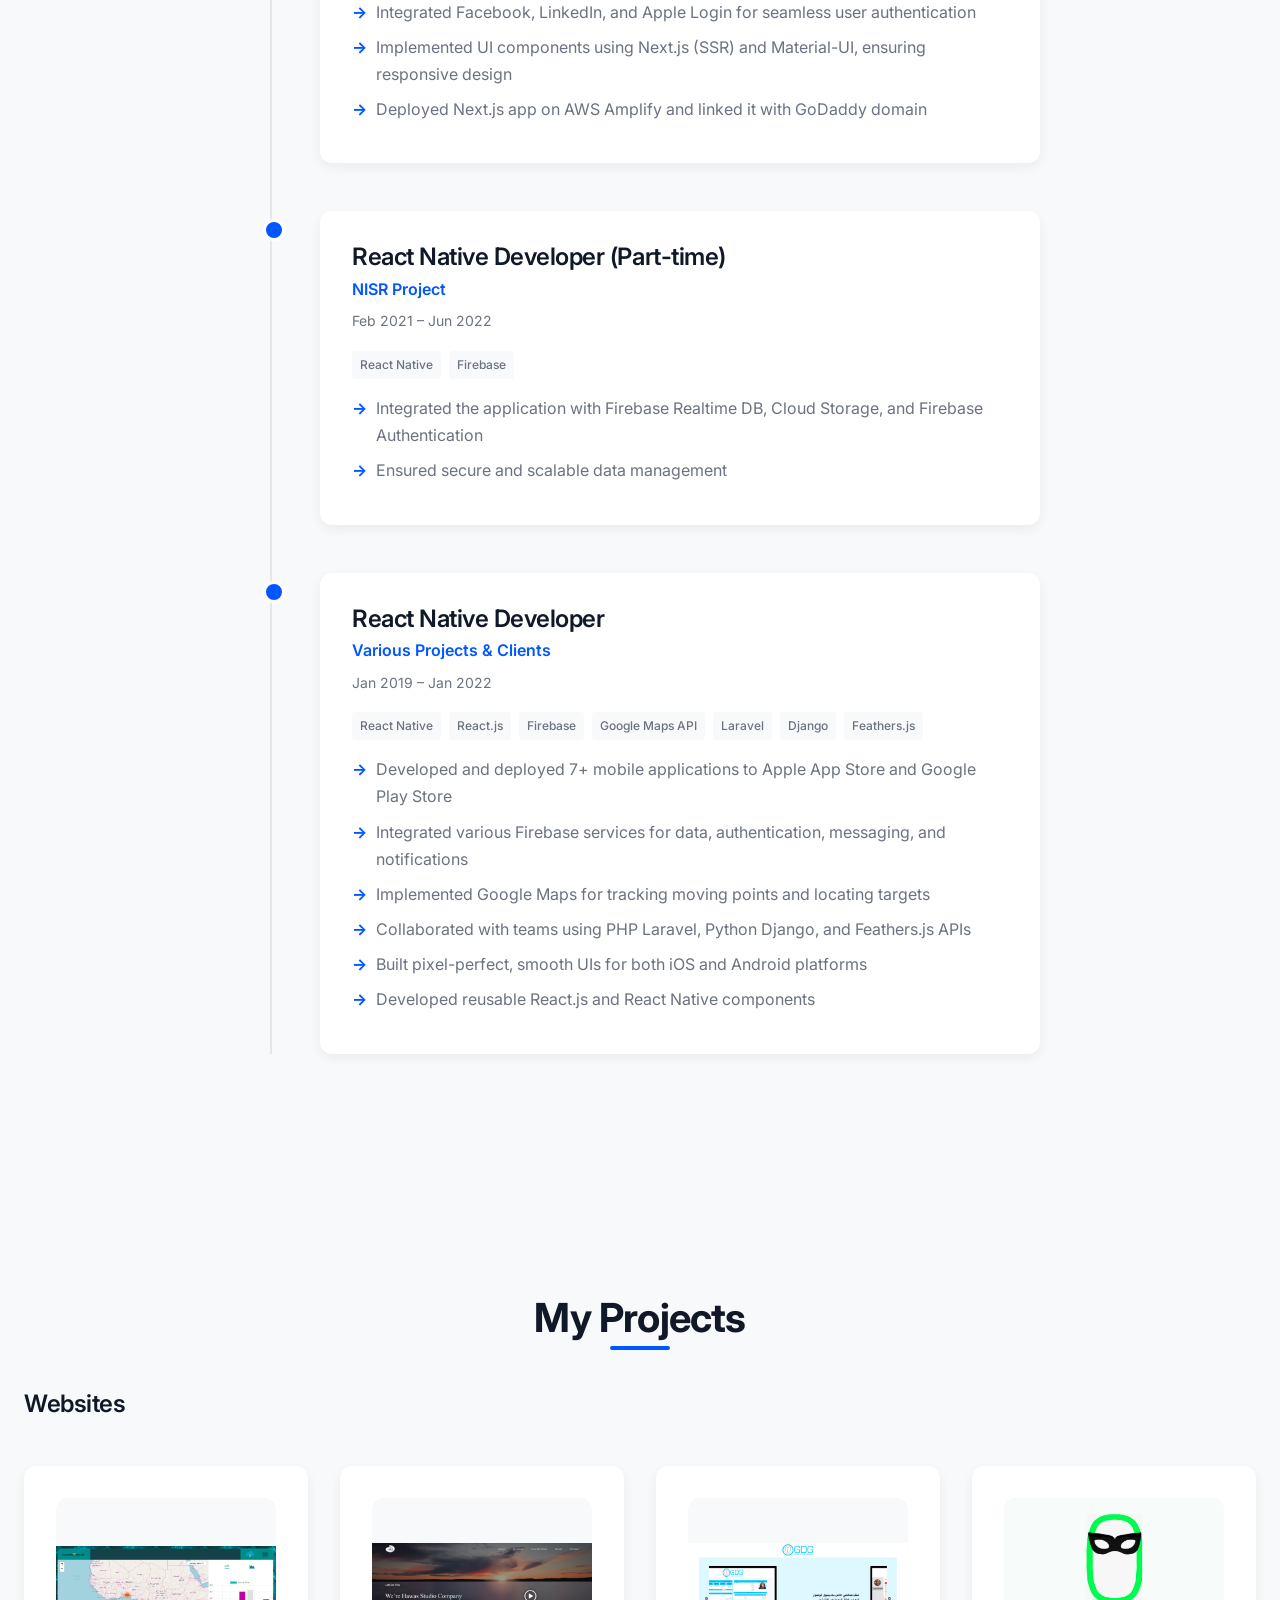
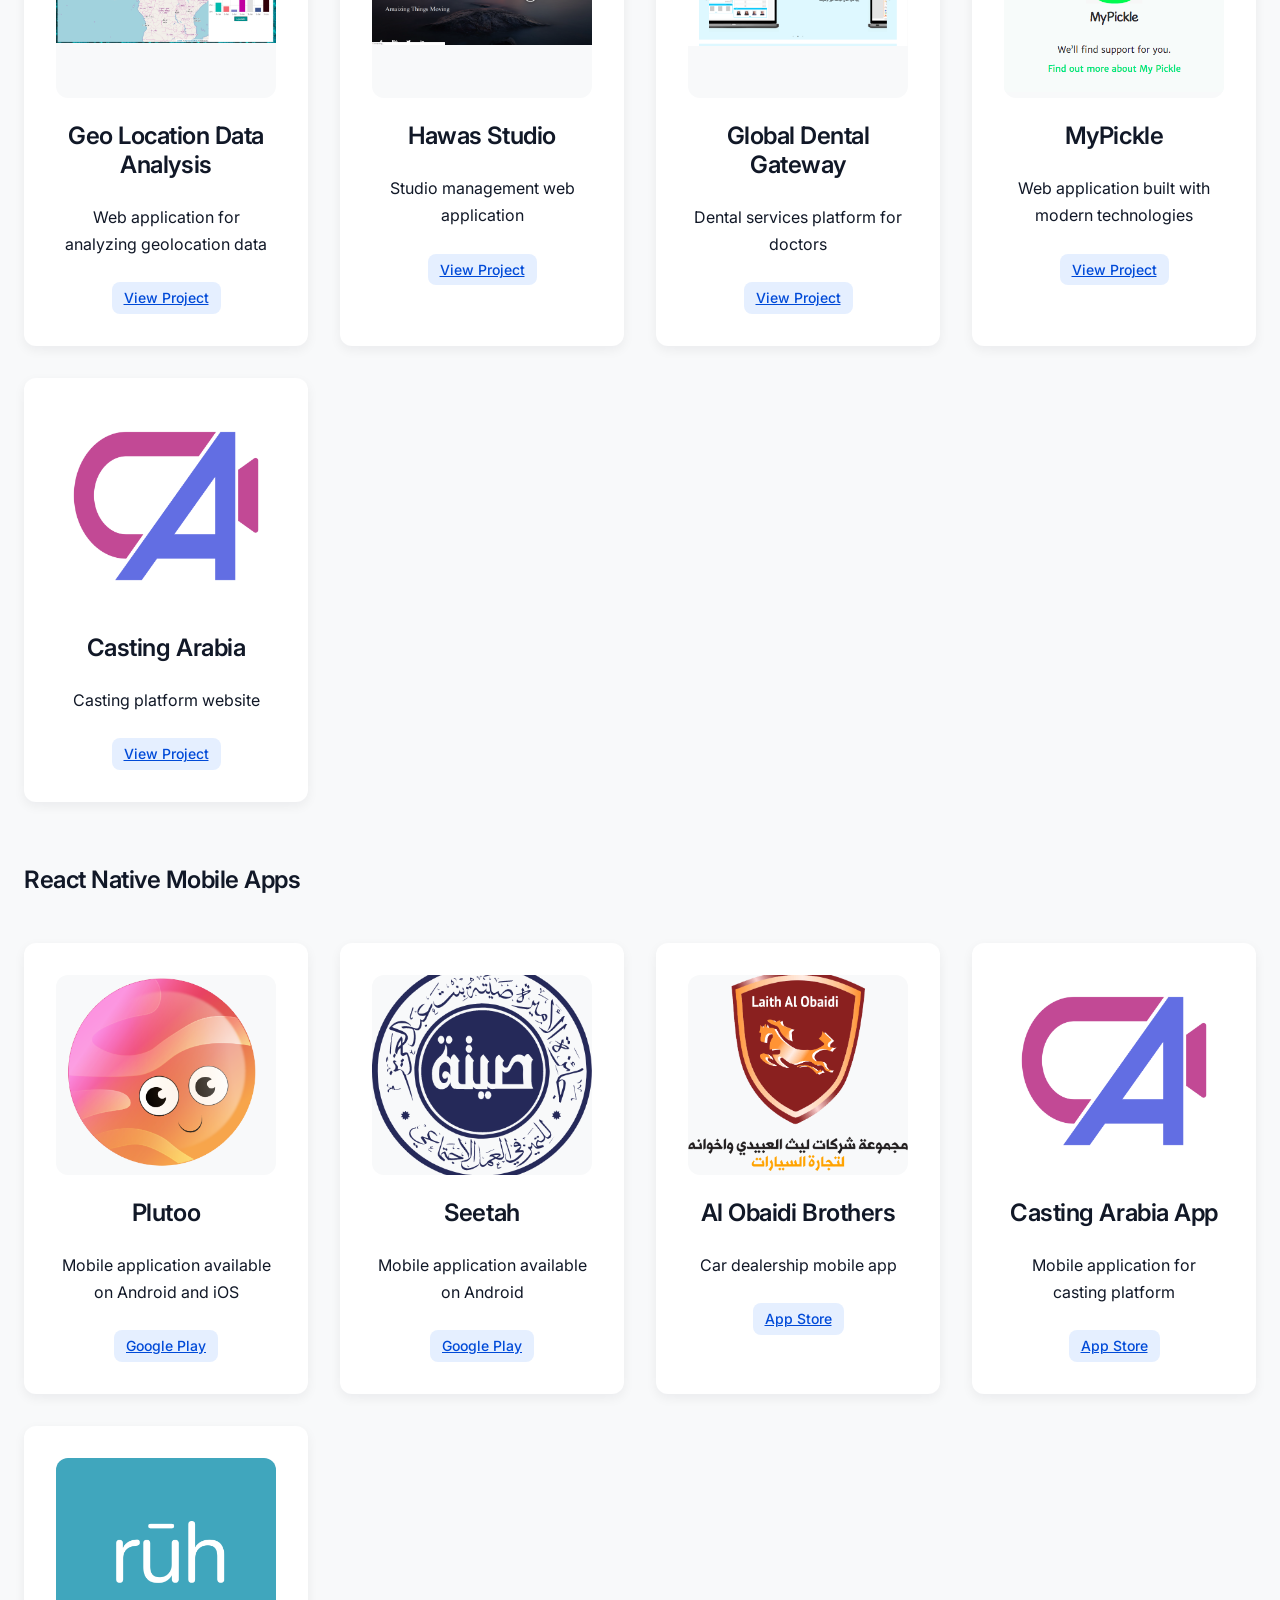
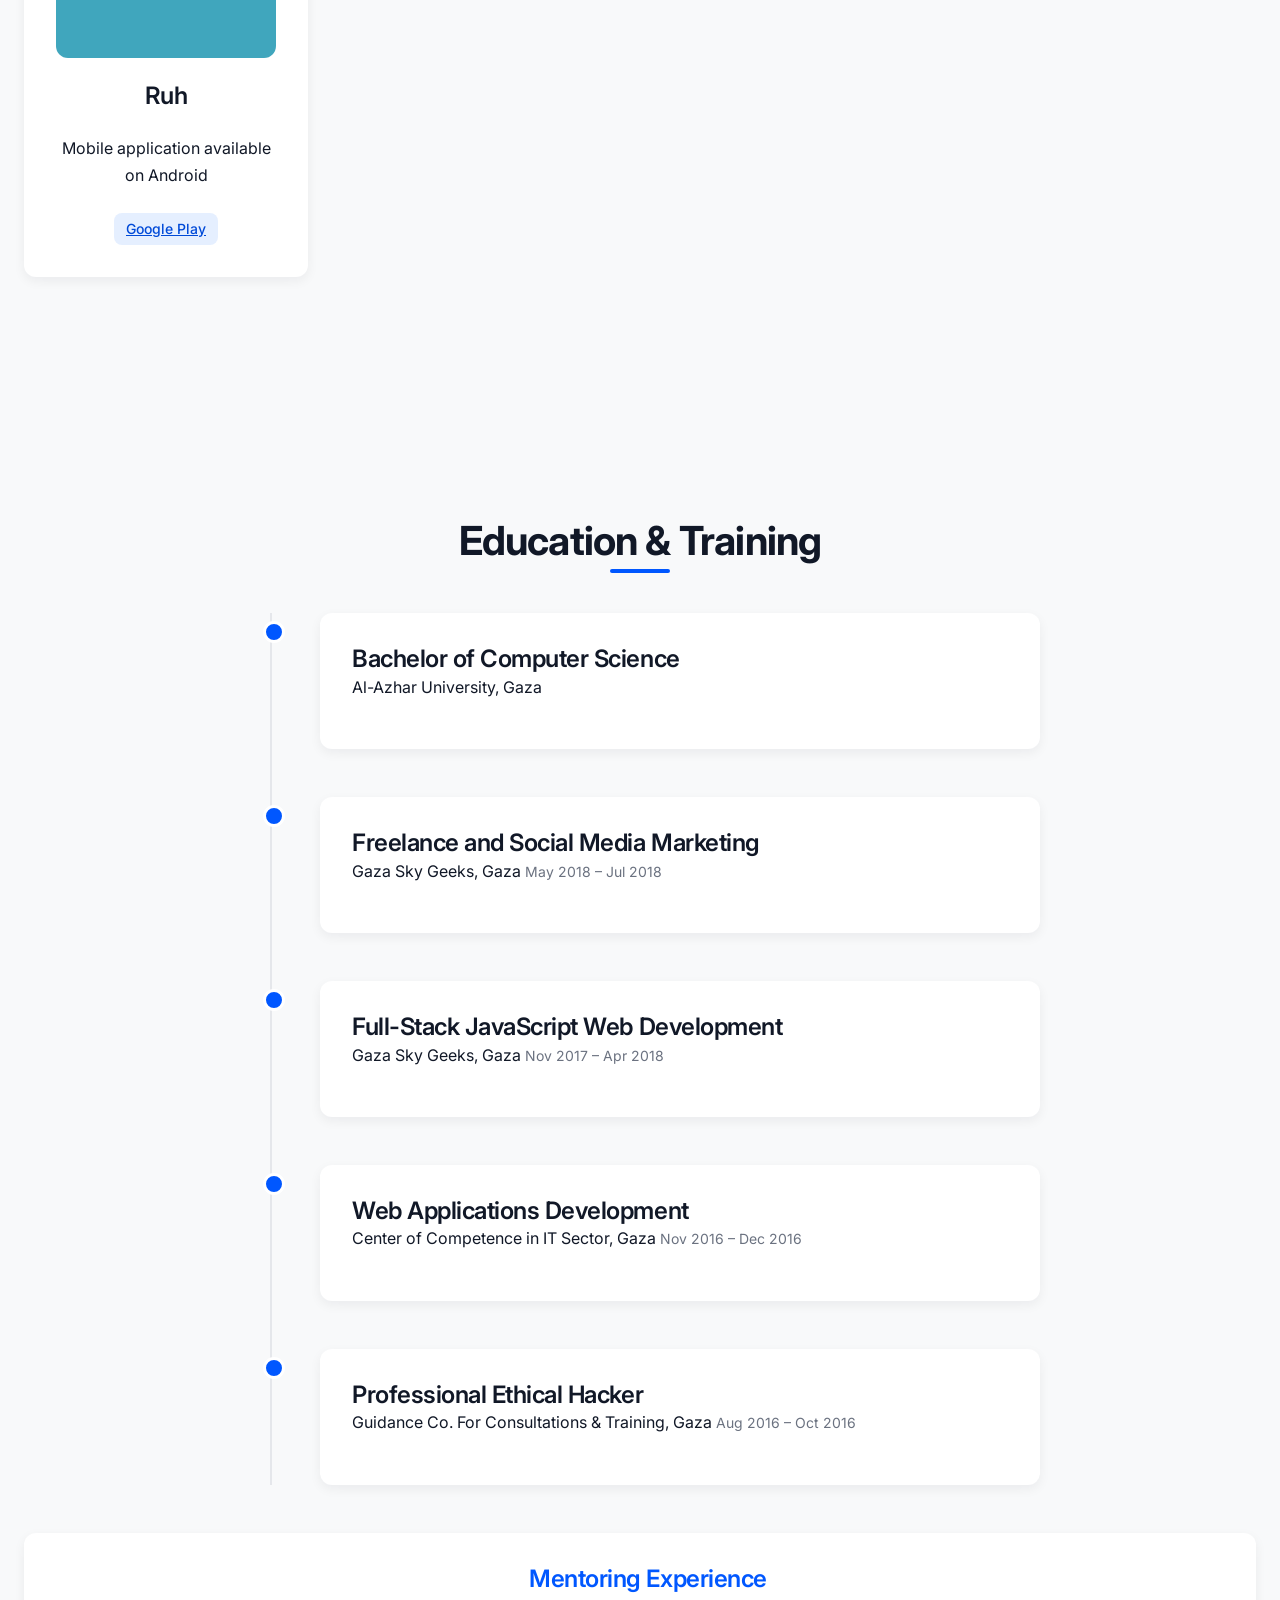
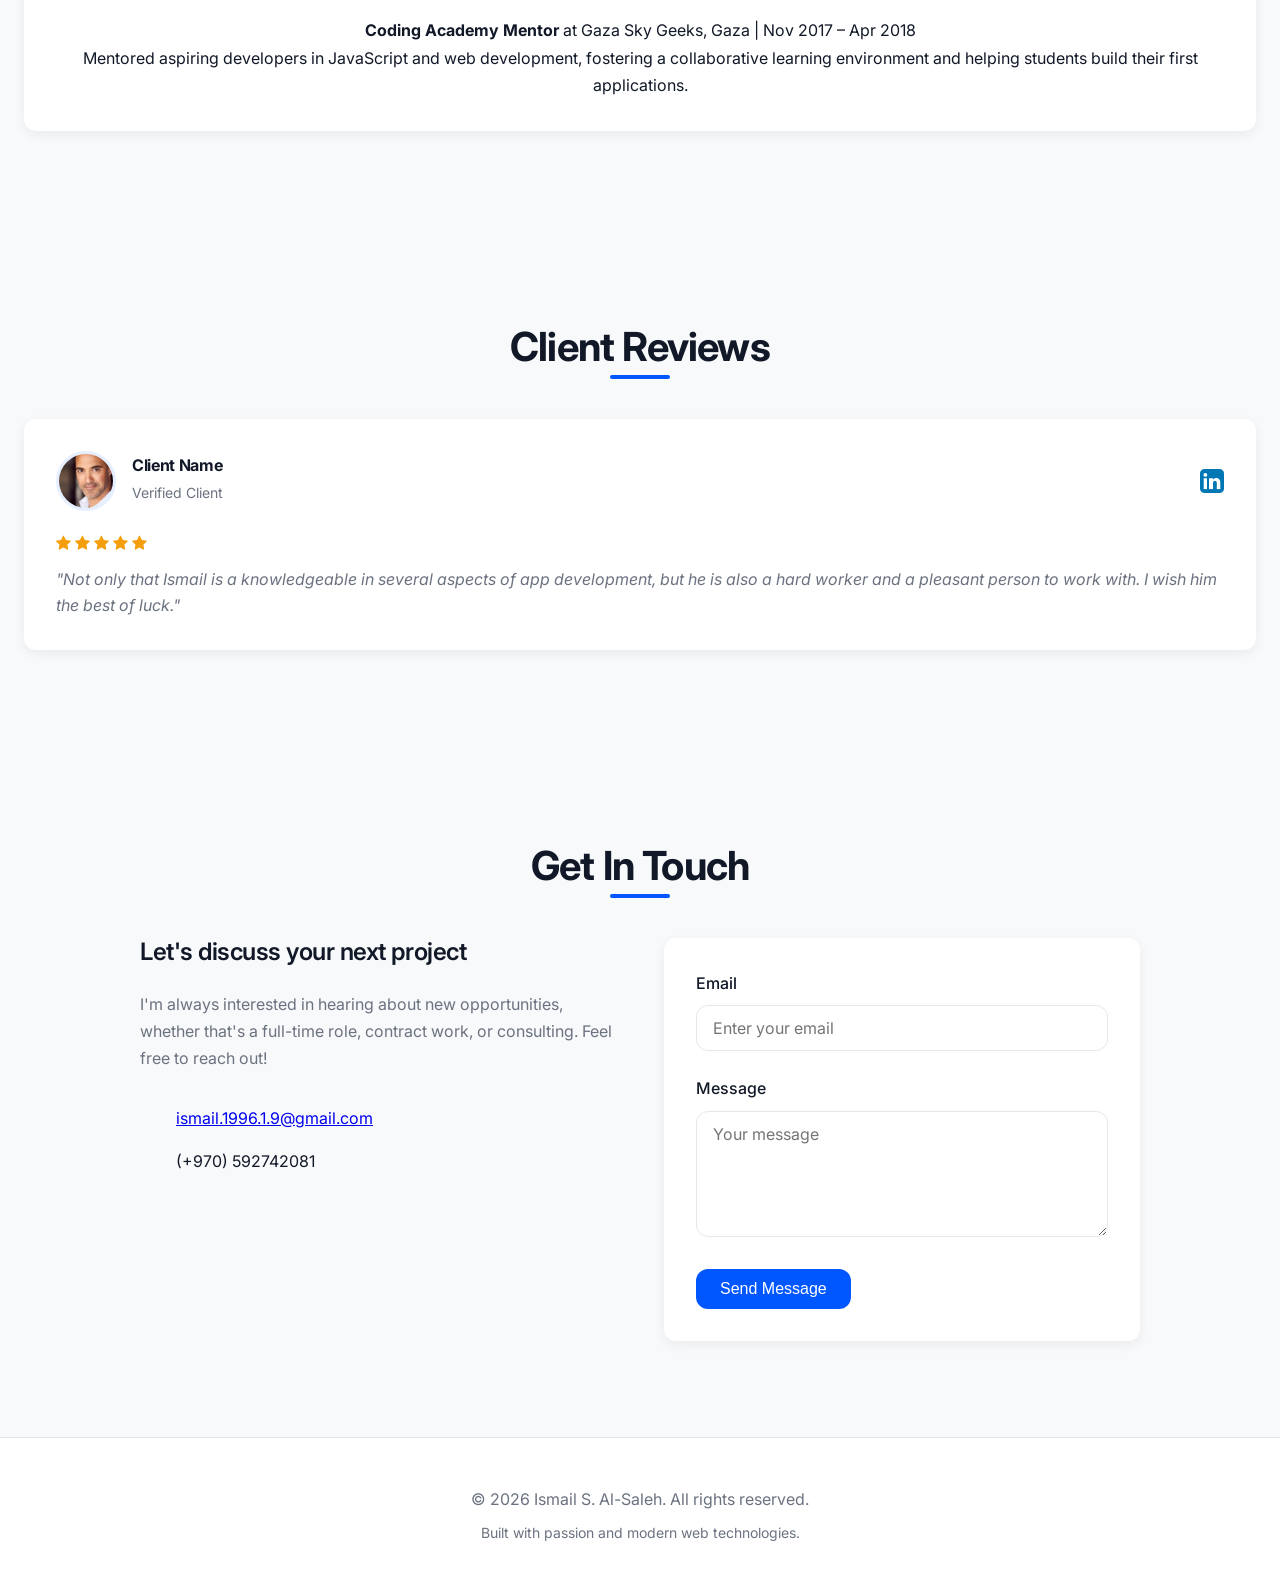
==== commit ca860f97: "improvement - Add new Consultant booking button with Calendly link" ====
--- a/index.html
+++ b/index.html
@@ -13,6 +13,8 @@
     <link href="https://fonts.googleapis.com/css2?family=Inter:wght@400;500;600;700&display=swap" rel="stylesheet">
     <script src="https://unpkg.com/lucide@latest/dist/umd/lucide.js"></script>
     <link rel="stylesheet" href="styles.css">
+    <link rel="icon" type="image/svg+xml"
+        href="data:image/svg+xml,%3Csvg xmlns='http://www.w3.org/2000/svg' viewBox='0 0 24 24'%3E%3Crect width='24' height='24' rx='4' fill='%230057FF' /%3E%3Cpolyline points='7 8 3 12 7 16' fill='none' stroke='white' stroke-width='2.5' stroke-linecap='round' stroke-linejoin='round' /%3E%3Cline x1='14' y1='4' x2='10' y2='20' fill='none' stroke='white' stroke-width='2.5' stroke-linecap='round' stroke-linejoin='round' /%3E%3Cpolyline points='17 8 21 12 17 16' fill='none' stroke='white' stroke-width='2.5' stroke-linecap='round' stroke-linejoin='round' /%3E%3C/svg%3E">
 </head>
 
 <body>
@@ -20,20 +22,25 @@
     <nav class="navbar">
         <div class="container">
             <div class="nav-brand">Ismail S. Al-Saleh</div>
-            <div class="nav-links">
-                <a href="#about">About</a>
-                <a href="#skills">Skills</a>
-                <a href="#experience">Experience</a>
-                <a href="#projects">Projects</a>
-                <a href="#reviews">Reviews</a>
-                <a href="#education">Education</a>
-                <a href="#contact">Contact</a>
+            <div class="nav-right" style="display: flex; align-items: center; gap: 2rem;">
+                <div class="nav-links">
+                    <a href="#about">About</a>
+                    <a href="#skills">Skills</a>
+                    <a href="#experience">Experience</a>
+                    <a href="#projects">Projects</a>
+                    <a href="#reviews">Reviews</a>
+                    <a href="#education">Education</a>
+                    <a href="#contact">Contact</a>
+                </div>
+                <a href="https://calendly.com/ismail-alsaleh/30min" target="_blank" rel="noopener noreferrer"
+                    class="btn btn-primary"
+                    style="padding: 0.5rem 1.25rem; font-size: 0.875rem; white-space: nowrap;">Book Consultation</a>
             </div>
         </div>
     </nav>
 
     <!-- Hero Section -->
-    <section class="hero">
+    <section class="hero" id="about">
         <div class="container">
             <div class="hero-content">
                 <div class="hero-layout">
@@ -81,8 +88,9 @@
                             </a>
                         </div>
                         <div class="hero-cta">
-                            <a href="#contact" class="btn btn-primary">Get In Touch</a>
-                            <a href="#about" class="btn btn-secondary">Learn More</a>
+                            <a href="https://calendly.com/ismail-alsaleh/30min" target="_blank"
+                                rel="noopener noreferrer" class="btn btn-primary">Book Consultation</a>
+                            <a href="#contact" class="btn btn-secondary">Get In Touch</a>
                         </div>
                     </div>
                 </div>
@@ -182,19 +190,19 @@
                             rel="noopener noreferrer" class="skill-tag" title="View HackerRank Profile"
                             style="text-decoration: none; display: inline-flex; align-items: center; gap: 6px;">
                             <i class="fa fa-code"></i> HackerRank <i class="fa fa-external-link"
-                                style="font-size: 12px; opacity: 0.7;"></i>
+                                style="font-size: 0.75rem; opacity: 0.7;"></i>
                         </a>
                         <a href="https://www.codewars.com/users/ismail_alsaleh" target="_blank"
                             rel="noopener noreferrer" class="skill-tag" title="View Codewars Profile"
                             style="text-decoration: none; display: inline-flex; align-items: center; gap: 6px;">
                             <i class="fa fa-terminal"></i> Codewars <i class="fa fa-external-link"
-                                style="font-size: 12px; opacity: 0.7;"></i>
+                                style="font-size: 0.75rem; opacity: 0.7;"></i>
                         </a>
                         <a href="https://www.freecodecamp.org/ismail_alsaleh" target="_blank" rel="noopener noreferrer"
                             class="skill-tag" title="View freeCodeCamp Profile"
                             style="text-decoration: none; display: inline-flex; align-items: center; gap: 6px;">
                             <i class="fa fa-free-code-camp"></i> freeCodeCamp <i class="fa fa-external-link"
-                                style="font-size: 12px; opacity: 0.7;"></i>
+                                style="font-size: 0.75rem; opacity: 0.7;"></i>
                         </a>
                     </div>
                 </div>
--- a/styles.css
+++ b/styles.css
@@ -22,29 +22,29 @@
 
     /* Typography */
     --font-family: 'Inter', -apple-system, BlinkMacSystemFont, 'Segoe UI', Roboto, sans-serif;
-    --font-size-h1: 64px;
-    --font-size-h2: 40px;
-    --font-size-h3: 24px;
-    --font-size-body: 16px;
-    --font-size-lead: 18px;
-    --font-size-small: 14px;
+    --font-size-h1: 4rem;
+    --font-size-h2: 2.5rem;
+    --font-size-h3: 1.5rem;
+    --font-size-body: 1rem;
+    --font-size-lead: 1.125rem;
+    --font-size-small: 0.875rem;
 
     /* Spacing */
-    --space-xs: 8px;
-    --space-sm: 16px;
-    --space-md: 24px;
-    --space-lg: 32px;
-    --space-xl: 48px;
-    --space-xxl: 64px;
-    --space-xxxl: 96px;
+    --space-xs: 0.5rem;
+    --space-sm: 1rem;
+    --space-md: 1.5rem;
+    --space-lg: 2rem;
+    --space-xl: 3rem;
+    --space-xxl: 4rem;
+    --space-xxxl: 6rem;
 
     /* Border Radius */
-    --radius-sm: 8px;
-    --radius-md: 12px;
+    --radius-sm: 0.5rem;
+    --radius-md: 0.75rem;
 
     /* Shadows */
-    --shadow-standard: 0 4px 12px rgba(17, 24, 39, 0.06);
-    --shadow-hover: 0 8px 24px rgba(0, 87, 255, 0.12);
+    --shadow-standard: 0 0.25rem 0.75rem rgba(17, 24, 39, 0.06);
+    --shadow-hover: 0 0.5rem 1.5rem rgba(0, 87, 255, 0.12);
 
     /* Transitions */
     --transition: all 200ms cubic-bezier(0.4, 0, 0.2, 1);
@@ -63,7 +63,7 @@
 }
 
 .container {
-    max-width: 1280px;
+    max-width: 80rem;
     margin: 0 auto;
     padding: 0 var(--space-md);
 }
@@ -115,11 +115,11 @@
 .section-title::after {
     content: '';
     position: absolute;
-    bottom: -8px;
+    bottom: -0.5rem;
     left: 50%;
     transform: translateX(-50%);
-    width: 60px;
-    height: 4px;
+    width: 3.75rem;
+    height: 0.25rem;
     background: var(--primary-500);
     border-radius: 2px;
 }
@@ -135,7 +135,7 @@
     left: 0;
     right: 0;
     background: rgba(255, 255, 255, 0.95);
-    backdrop-filter: blur(10px);
+    backdrop-filter: blur(0.625rem);
     border-bottom: 1px solid var(--border);
     z-index: 1000;
     transition: var(--transition);
@@ -150,7 +150,7 @@
 
 .nav-brand {
     font-weight: 700;
-    font-size: 18px;
+    font-size: 1.125rem;
     color: var(--text-primary);
 }
 
@@ -174,7 +174,7 @@
 .nav-links a::after {
     content: '';
     position: absolute;
-    bottom: -4px;
+    bottom: -0.25rem;
     left: 0;
     width: 0;
     height: 2px;
@@ -192,7 +192,7 @@
     display: flex;
     align-items: center;
     background: linear-gradient(135deg, var(--page-bg) 0%, var(--surface) 100%);
-    padding-top: 80px;
+    padding-top: 5rem;
     padding-bottom: var(--space-xxl);
     margin-bottom: var(--space-xl);
 }
@@ -207,7 +207,7 @@
     display: flex;
     align-items: center;
     gap: var(--space-xxl);
-    max-width: 1200px;
+    max-width: 75rem;
     margin: 0 auto;
 }
 
@@ -217,26 +217,26 @@
 }
 
 .profile-img {
-    width: 300px;
-    height: 300px;
+    width: 18.75rem;
+    height: 18.75rem;
     border-radius: 50%;
     object-fit: cover;
-    border: 6px solid var(--surface);
+    border: 0.375rem solid var(--surface);
     box-shadow: var(--shadow-hover);
     transition: var(--transition-slow);
 }
 
 .profile-img:hover {
     transform: scale(1.05);
-    box-shadow: 0 20px 40px rgba(0, 87, 255, 0.2);
+    box-shadow: 0 1.25rem 2.5rem rgba(0, 87, 255, 0.2);
 }
 
 .photo-decoration {
     position: absolute;
-    top: -20px;
-    left: -20px;
-    right: -20px;
-    bottom: -20px;
+    top: -1.25rem;
+    left: -1.25rem;
+    right: -1.25rem;
+    bottom: -1.25rem;
     border: 2px solid var(--primary-100);
     border-radius: 50%;
     z-index: -1;
@@ -249,7 +249,7 @@
 }
 
 .hero-title {
-    font-size: clamp(48px, 8vw, var(--font-size-h1));
+    font-size: clamp(3rem, 8vw, var(--font-size-h1));
     margin-bottom: var(--space-sm);
     background: linear-gradient(135deg, var(--primary-500), var(--primary-700));
     -webkit-background-clip: text;
@@ -258,14 +258,14 @@
 }
 
 .hero-subtitle {
-    font-size: 24px;
+    font-size: 1.5rem;
     color: var(--text-secondary);
     margin-bottom: var(--space-md);
     font-weight: 500;
 }
 
 .hero-description {
-    max-width: 600px;
+    max-width: 37.5rem;
     margin: 0 auto var(--space-xl);
     color: var(--text-secondary);
 }
@@ -302,8 +302,8 @@
     display: flex;
     align-items: center;
     justify-content: center;
-    width: 44px;
-    height: 44px;
+    width: 2.75rem;
+    height: 2.75rem;
     border-radius: 50%;
     background: var(--surface);
     color: var(--text-secondary);
@@ -321,7 +321,7 @@
 }
 
 .social-links a i {
-    /* font-size: 20px; */
+    /* font-size: 1.25rem; */
 }
 
 .hero-cta {
@@ -335,7 +335,7 @@
 .btn {
     display: inline-flex;
     align-items: center;
-    padding: 12px 24px;
+    padding: 0.75rem 1.5rem;
     border-radius: var(--radius-md);
     text-decoration: none;
     font-weight: 500;
@@ -371,7 +371,7 @@
 
 /* About Section */
 .about-content {
-    max-width: 800px;
+    max-width: 50rem;
     margin: 0 auto;
     text-align: center;
 }
@@ -397,7 +397,7 @@
 /* Skills Section */
 .skills-grid {
     display: grid;
-    grid-template-columns: repeat(auto-fit, minmax(300px, 1fr));
+    grid-template-columns: repeat(auto-fit, minmax(18.75rem, 1fr));
     gap: var(--space-lg);
     margin-top: var(--space-xl);
 }
@@ -411,7 +411,7 @@
 }
 
 .skill-category:hover {
-    transform: translateY(-4px);
+    transform: translateY(-0.25rem);
     box-shadow: var(--shadow-hover);
 }
 
@@ -424,8 +424,8 @@
 }
 
 .category-title i {
-    width: 24px;
-    height: 24px;
+    width: 1.5rem;
+    height: 1.5rem;
 }
 
 .skill-tags {
@@ -437,7 +437,7 @@
 .skill-tag {
     background: var(--primary-100);
     color: var(--primary-700);
-    padding: 6px 12px;
+    padding: 0.375rem 0.75rem;
     border-radius: var(--radius-sm);
     font-size: var(--font-size-small);
     font-weight: 500;
@@ -451,7 +451,7 @@
 
 /* Experience Section */
 .experience-timeline {
-    max-width: 800px;
+    max-width: 50rem;
     margin: 0 auto;
     position: relative;
 }
@@ -459,7 +459,7 @@
 .experience-timeline::before {
     content: '';
     position: absolute;
-    left: 30px;
+    left: 1.875rem;
     top: 0;
     bottom: 0;
     width: 2px;
@@ -469,19 +469,19 @@
 .timeline-item {
     position: relative;
     margin-bottom: var(--space-xl);
-    padding-left: 80px;
+    padding-left: 5rem;
 }
 
 .timeline-item::before {
     content: '';
     position: absolute;
-    left: 23px;
-    top: 8px;
-    width: 16px;
-    height: 16px;
+    left: 1.4375rem;
+    top: 0.5rem;
+    width: 1rem;
+    height: 1rem;
     border-radius: 50%;
     background: var(--primary-500);
-    border: 3px solid var(--surface);
+    border: 0.1875rem solid var(--surface);
     z-index: 1;
 }
 
@@ -494,7 +494,7 @@
 }
 
 .timeline-content:hover {
-    transform: translateY(-4px);
+    transform: translateY(-0.25rem);
     box-shadow: var(--shadow-hover);
 }
 
@@ -504,14 +504,14 @@
 
 .job-title {
     color: var(--text-primary);
-    margin-bottom: 4px;
+    margin-bottom: 0.25rem;
 }
 
 .company {
     color: var(--primary-500);
     font-weight: 600;
     display: block;
-    margin-bottom: 4px;
+    margin-bottom: 0.25rem;
 }
 
 .duration {
@@ -529,9 +529,9 @@
 .tech-tag {
     background: var(--page-bg);
     color: var(--text-secondary);
-    padding: 4px 8px;
-    border-radius: 4px;
-    font-size: 12px;
+    padding: 0.25rem 0.5rem;
+    border-radius: 0.25rem;
+    font-size: 0.75rem;
     font-weight: 500;
 }
 
@@ -570,7 +570,7 @@
 
 .projects-grid {
     display: grid;
-    grid-template-columns: repeat(auto-fit, minmax(280px, 1fr));
+    grid-template-columns: repeat(auto-fit, minmax(17.5rem, 1fr));
     gap: var(--space-lg);
     margin-top: var(--space-xl);
     margin-bottom: var(--space-xl);
@@ -586,7 +586,7 @@
 }
 
 .project-card:hover {
-    transform: translateY(-4px);
+    transform: translateY(-0.25rem);
     box-shadow: var(--shadow-hover);
 }
 
@@ -600,8 +600,8 @@
 
 .project-header i {
     color: var(--primary-500);
-    width: 32px;
-    height: 32px;
+    width: 2rem;
+    height: 2rem;
 }
 
 .project-header h3 {
@@ -618,7 +618,7 @@
 .project-link {
     background: var(--primary-100);
     color: var(--primary-700);
-    padding: 4px 12px;
+    padding: 0.25rem 0.75rem;
     border-radius: var(--radius-sm);
     font-size: var(--font-size-small);
     font-weight: 500;
@@ -626,7 +626,7 @@
 
 .project-image {
     width: 100%;
-    height: 200px;
+    height: 12.5rem;
     overflow: hidden;
     border-radius: var(--radius-md);
     margin-bottom: var(--space-md);
@@ -650,7 +650,7 @@
 /* Reviews Section */
 .reviews-grid {
     display: grid;
-    grid-template-columns: repeat(auto-fit, minmax(300px, 1fr));
+    grid-template-columns: repeat(auto-fit, minmax(18.75rem, 1fr));
     gap: var(--space-lg);
     margin-top: var(--space-xl);
 }
@@ -665,7 +665,7 @@
 }
 
 .review-card:hover {
-    transform: translateY(-4px);
+    transform: translateY(-0.25rem);
     box-shadow: var(--shadow-hover);
 }
 
@@ -683,11 +683,11 @@
 }
 
 .review-avatar {
-    width: 60px;
-    height: 60px;
+    width: 3.75rem;
+    height: 3.75rem;
     border-radius: 50%;
     overflow: hidden;
-    border: 3px solid var(--primary-100);
+    border: 0.1875rem solid var(--primary-100);
     flex-shrink: 0;
 }
 
@@ -698,19 +698,19 @@
 }
 
 .review-meta-text h4 {
-    margin: 0 0 4px 0;
-    font-size: 16px;
+    margin: 0 0 0.25rem 0;
+    font-size: 1rem;
     color: var(--text-primary);
 }
 
 .review-meta-text span {
-    font-size: 14px;
+    font-size: 0.875rem;
     color: var(--text-secondary);
 }
 
 .review-linkedin {
     color: #0077b5;
-    font-size: 28px;
+    font-size: 1.75rem;
     transition: var(--transition);
     display: flex;
     align-items: center;
@@ -725,7 +725,7 @@
 
 .review-ratings {
     display: flex;
-    gap: 4px;
+    gap: 0.25rem;
     margin-bottom: var(--space-sm);
     color: var(--warning);
 }
@@ -742,7 +742,7 @@
 
 /* Education Section */
 .education-timeline {
-    max-width: 800px;
+    max-width: 50rem;
     margin: 0 auto var(--space-xl);
     position: relative;
 }
@@ -750,7 +750,7 @@
 .education-timeline::before {
     content: '';
     position: absolute;
-    left: 30px;
+    left: 1.875rem;
     top: 0;
     bottom: 0;
     width: 2px;
@@ -779,7 +779,7 @@
     display: grid;
     grid-template-columns: 1fr 1fr;
     gap: var(--space-xl);
-    max-width: 1000px;
+    max-width: 62.5rem;
     margin: 0 auto;
 }
 
@@ -805,7 +805,7 @@
 
 .contact-detail i {
     color: var(--primary-500);
-    width: 20px;
+    width: 1.25rem;
 }
 
 /* Contact Form */
@@ -830,7 +830,7 @@
 .form-group input,
 .form-group textarea {
     width: 100%;
-    padding: 12px 16px;
+    padding: 0.75rem 1rem;
     border: 1px solid var(--border);
     border-radius: var(--radius-md);
     font-family: inherit;
@@ -843,12 +843,12 @@
 .form-group textarea:focus {
     outline: none;
     border-color: var(--primary-500);
-    box-shadow: 0 0 0 3px rgba(0, 87, 255, 0.15);
+    box-shadow: 0 0 0 0.1875rem rgba(0, 87, 255, 0.15);
 }
 
 .form-group textarea {
     resize: vertical;
-    min-height: 120px;
+    min-height: 7.5rem;
 }
 
 /* Footer */
@@ -864,7 +864,7 @@
 }
 
 /* Responsive Design */
-@media (max-width: 1024px) {
+@media (max-width: 64rem) {
     .container {
         padding: 0 var(--space-sm);
     }
@@ -874,33 +874,33 @@
     }
 
     .profile-img {
-        width: 280px;
-        height: 280px;
+        width: 17.5rem;
+        height: 17.5rem;
     }
 
     .skills-grid {
-        grid-template-columns: repeat(auto-fit, minmax(250px, 1fr));
+        grid-template-columns: repeat(auto-fit, minmax(15.625rem, 1fr));
     }
 
     .projects-grid {
-        grid-template-columns: repeat(auto-fit, minmax(250px, 1fr));
+        grid-template-columns: repeat(auto-fit, minmax(15.625rem, 1fr));
     }
 
     .project-image {
-        height: 180px;
+        height: 11.25rem;
     }
 
     .reviews-grid {
-        grid-template-columns: repeat(auto-fit, minmax(280px, 1fr));
-    }
-}
-
-@media (max-width: 768px) {
+        grid-template-columns: repeat(auto-fit, minmax(17.5rem, 1fr));
+    }
+}
+
+@media (max-width: 48rem) {
     :root {
-        --font-size-h1: 48px;
-        --font-size-h2: 32px;
-        --font-size-h3: 20px;
-        --space-xxxl: 64px;
+        --font-size-h1: 3rem;
+        --font-size-h2: 2rem;
+        --font-size-h3: 1.25rem;
+        --space-xxxl: 4rem;
     }
 
     .nav-links {
@@ -909,7 +909,7 @@
 
     .hero {
         min-height: 80vh;
-        padding-top: 100px;
+        padding-top: 6.25rem;
     }
 
     .hero-layout {
@@ -923,8 +923,8 @@
     }
 
     .profile-img {
-        width: 250px;
-        height: 250px;
+        width: 15.625rem;
+        height: 15.625rem;
     }
 
     .hero-text {
@@ -947,16 +947,16 @@
     }
 
     .timeline-item {
-        padding-left: 60px;
+        padding-left: 3.75rem;
     }
 
     .experience-timeline::before,
     .education-timeline::before {
-        left: 20px;
+        left: 1.25rem;
     }
 
     .timeline-item::before {
-        left: 13px;
+        left: 0.8125rem;
     }
 
     .skills-grid {
@@ -968,7 +968,7 @@
     }
 
     .project-image {
-        height: 200px;
+        height: 12.5rem;
     }
 
     .reviews-grid {
@@ -976,7 +976,7 @@
     }
 }
 
-@media (max-width: 480px) {
+@media (max-width: 30rem) {
     .container {
         padding: 0 var(--space-sm);
     }
@@ -986,23 +986,23 @@
     }
 
     .hero-title {
-        font-size: 36px;
+        font-size: 2.25rem;
     }
 
     .hero-subtitle {
-        font-size: 20px;
+        font-size: 1.25rem;
     }
 
     .profile-img {
-        width: 200px;
-        height: 200px;
+        width: 12.5rem;
+        height: 12.5rem;
     }
 
     .photo-decoration {
-        top: -15px;
-        left: -15px;
-        right: -15px;
-        bottom: -15px;
+        top: -0.9375rem;
+        left: -0.9375rem;
+        right: -0.9375rem;
+        bottom: -0.9375rem;
     }
 
     .skill-category,
@@ -1014,12 +1014,12 @@
     }
 
     .project-image {
-        height: 180px;
+        height: 11.25rem;
     }
 
     .review-avatar {
-        width: 60px;
-        height: 60px;
+        width: 3.75rem;
+        height: 3.75rem;
     }
 }
 
@@ -1027,7 +1027,7 @@
 @keyframes fadeInUp {
     from {
         opacity: 0;
-        transform: translateY(30px);
+        transform: translateY(1.875rem);
     }
 
     to {
@@ -1070,18 +1070,27 @@
 }
 
 /* Focus styles for keyboard navigation */
-.btn:focus,
-input:focus,
-textarea:focus,
-a:focus {
+.btn:focus-visible,
+a:focus-visible {
     outline: 2px solid var(--primary-500);
     outline-offset: 2px;
 }
 
+input:focus,
+textarea:focus {
+    outline: 2px solid var(--primary-500);
+    outline-offset: 2px;
+}
+
+.btn:focus:not(:focus-visible),
+a:focus:not(:focus-visible) {
+    outline: none;
+}
+
 .ratings i {
-    font-size: 23px;
+    font-size: 1.4375rem;
     color: #FDCC0D;
-    margin-right: 5px;
+    margin-right: 0.3125rem;
 }
 
 /* Smooth scrolling */
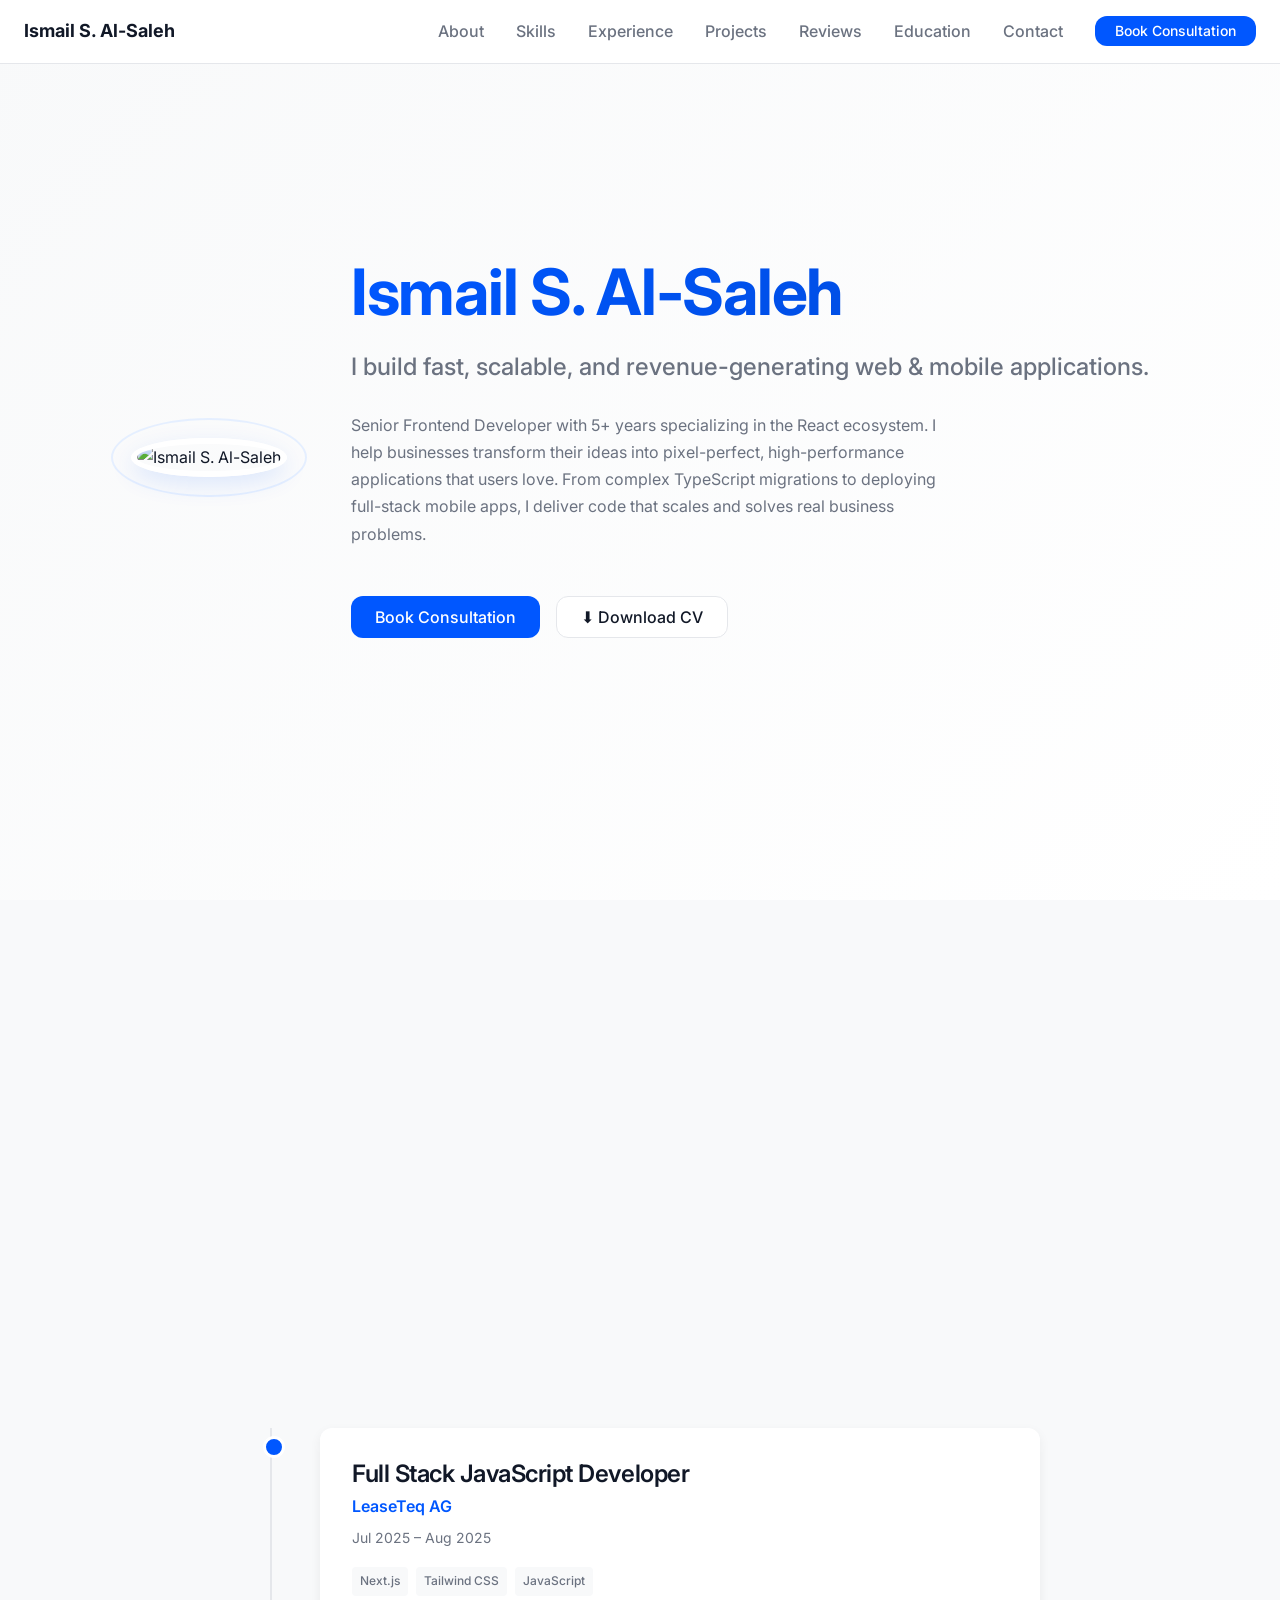
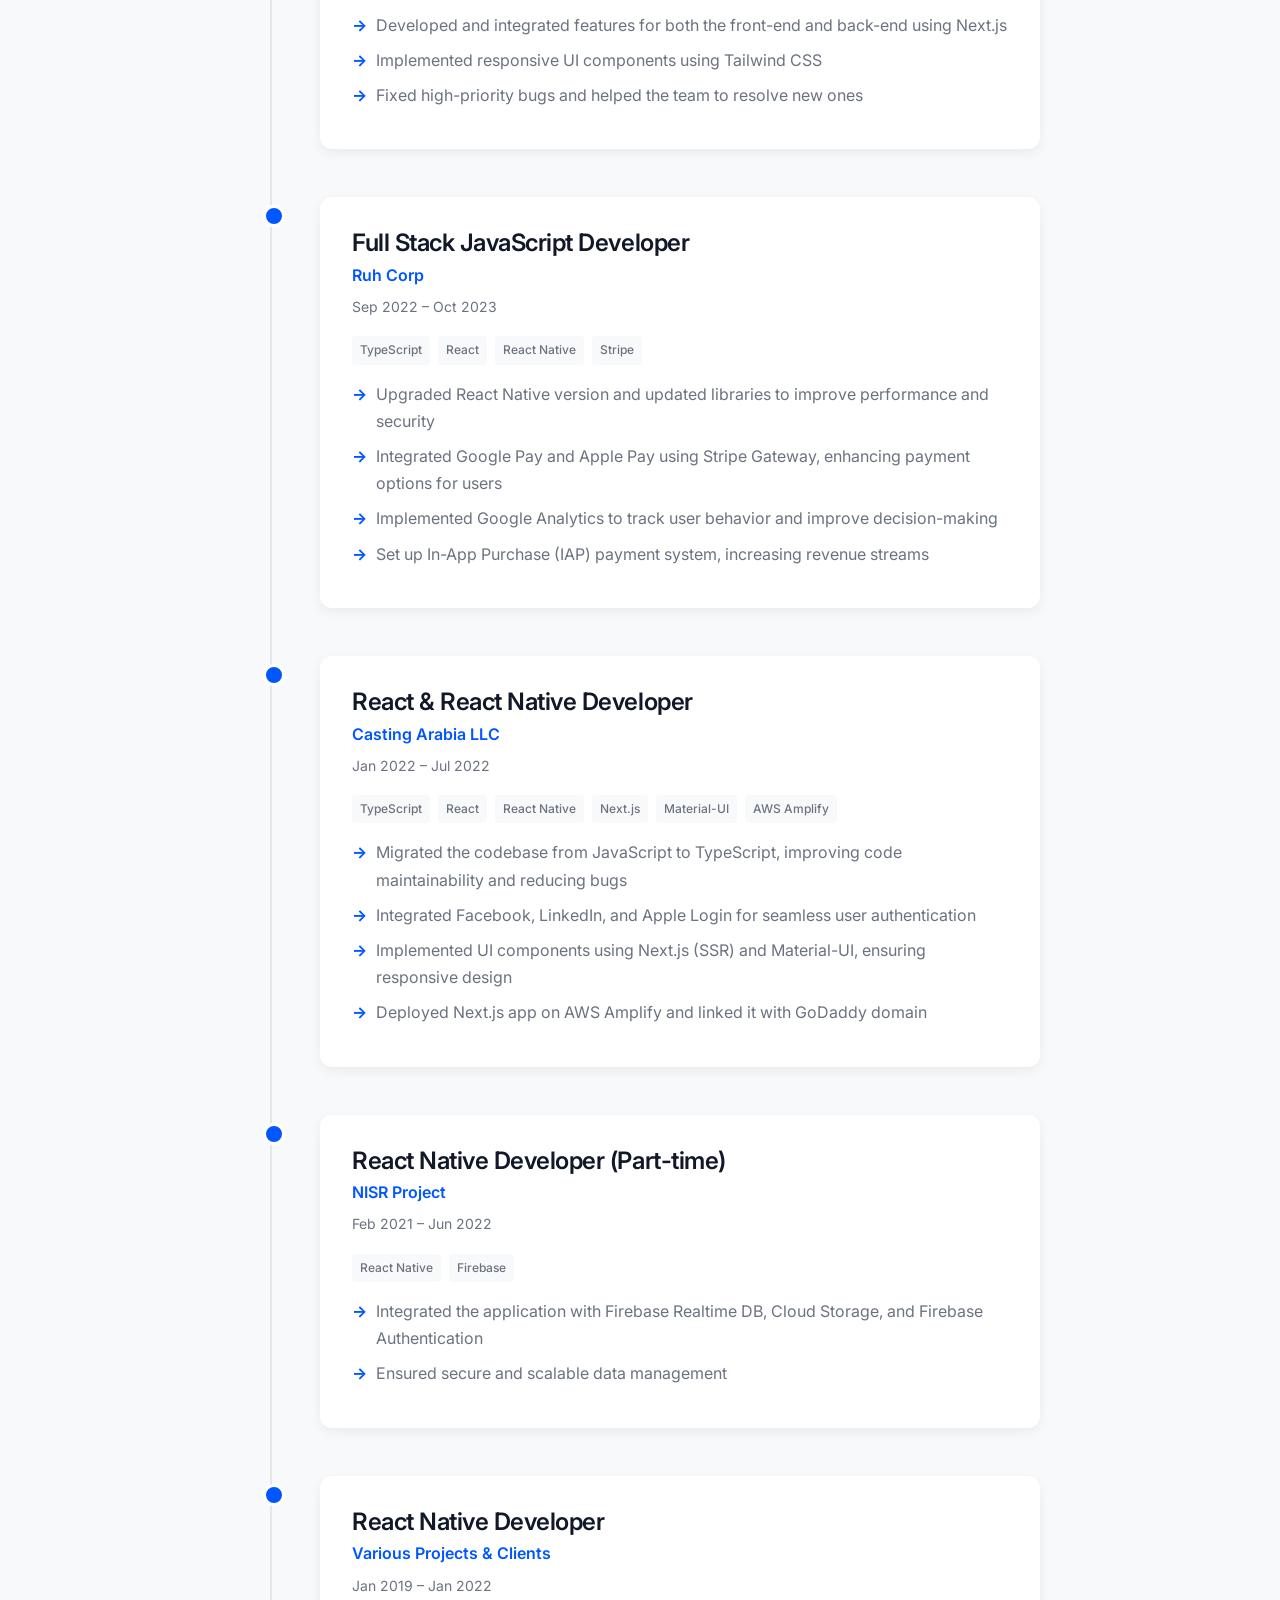
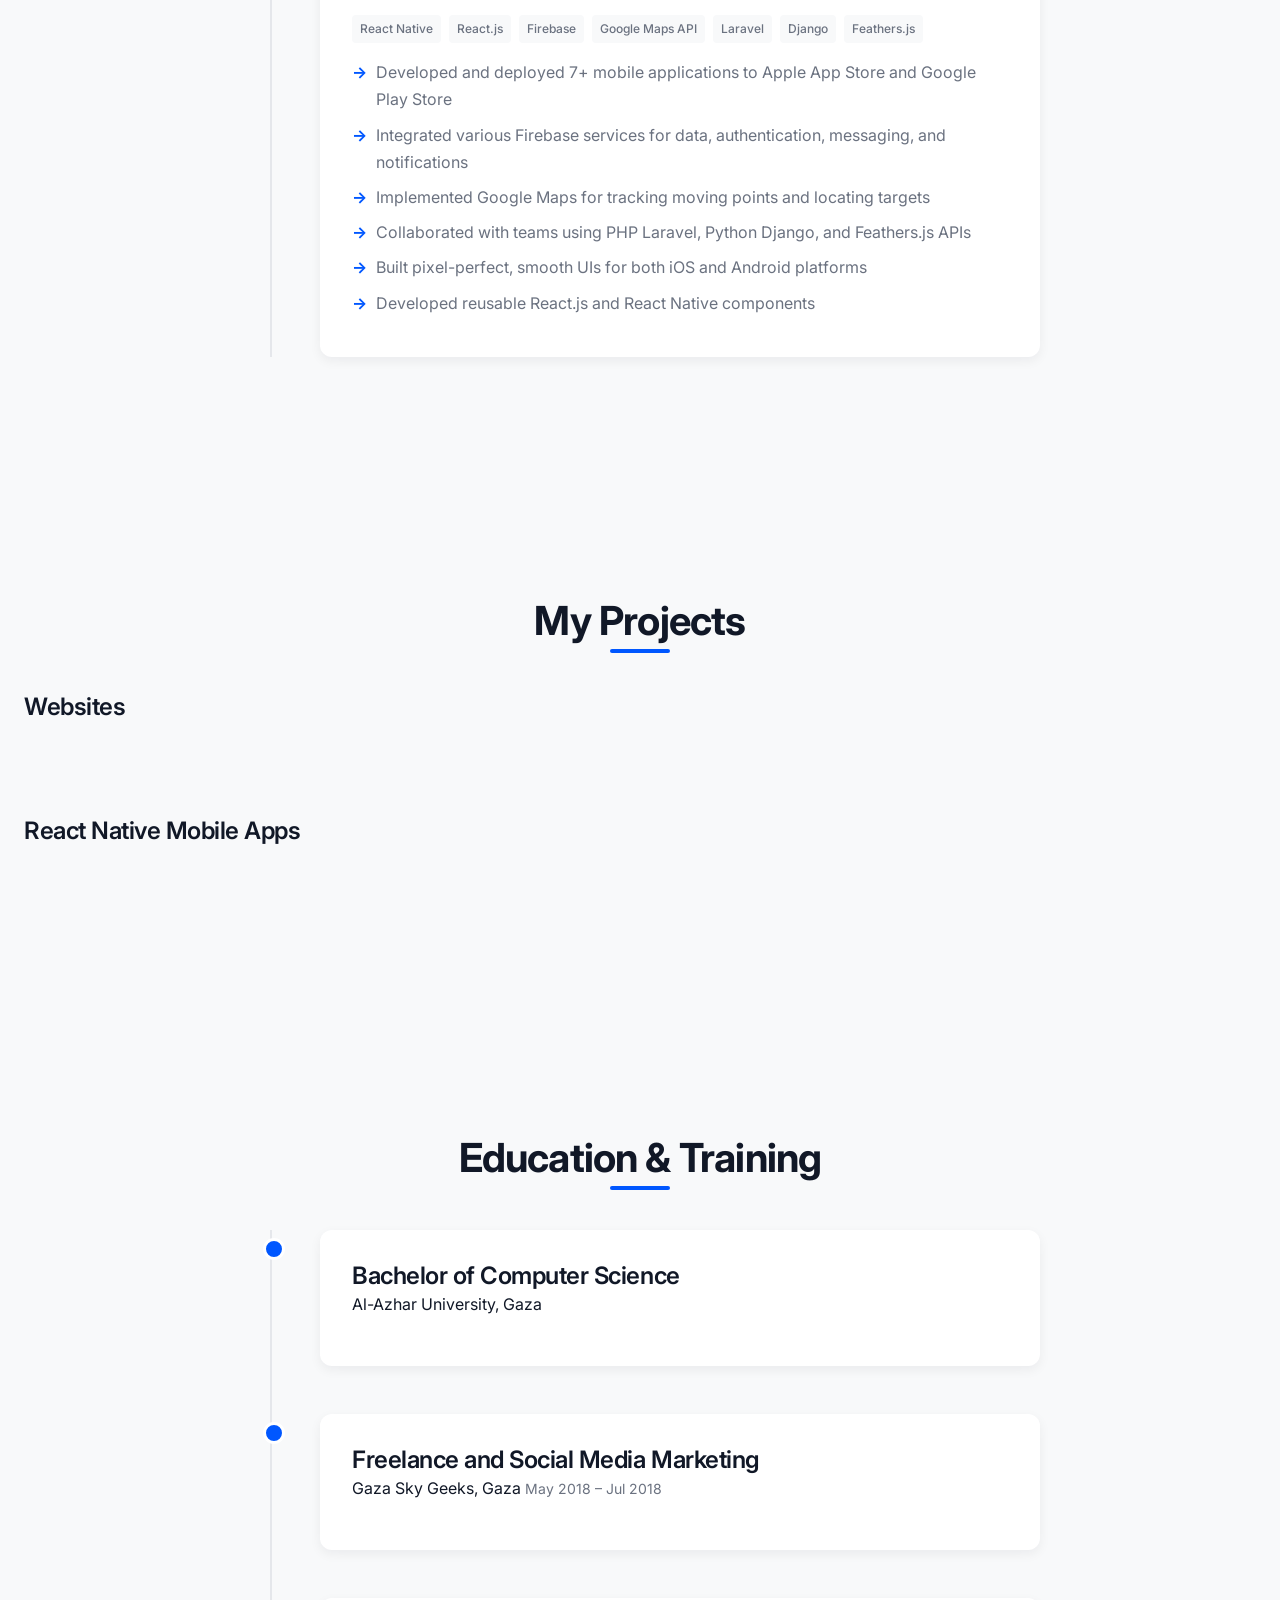
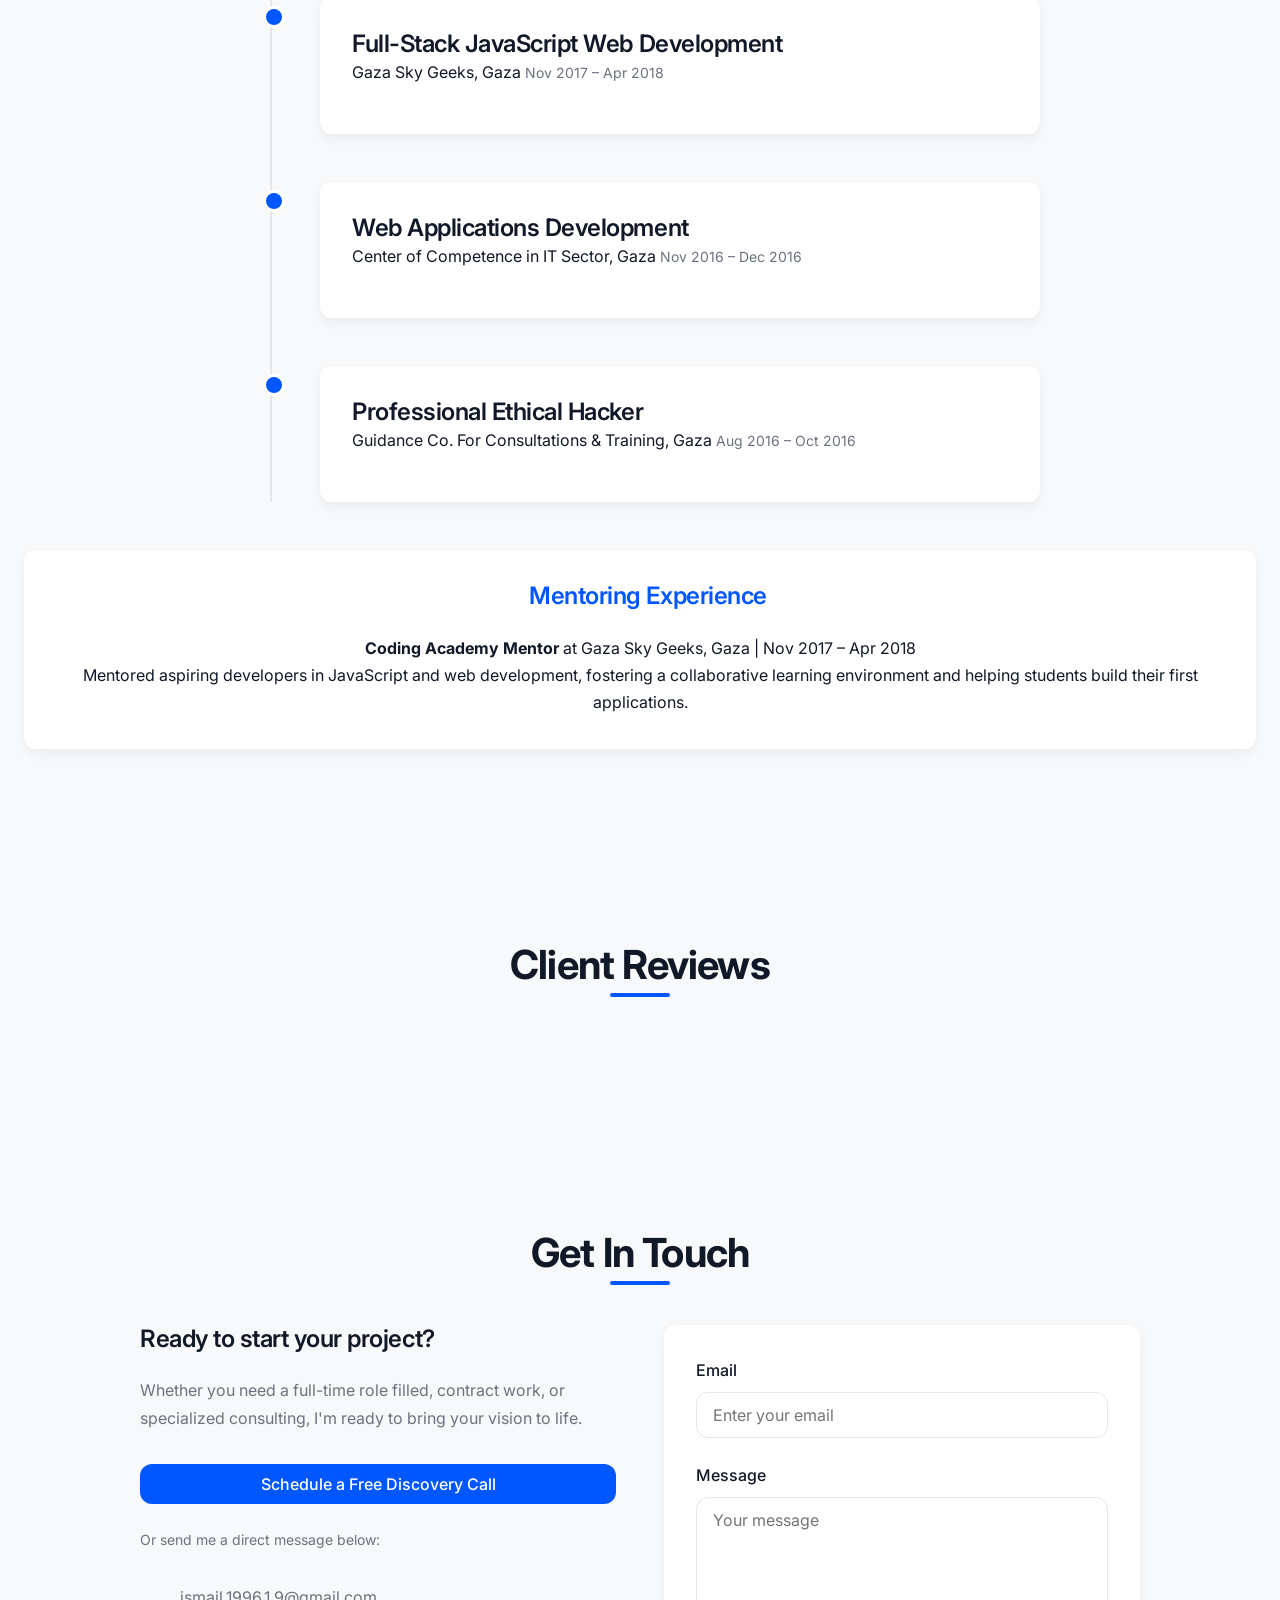
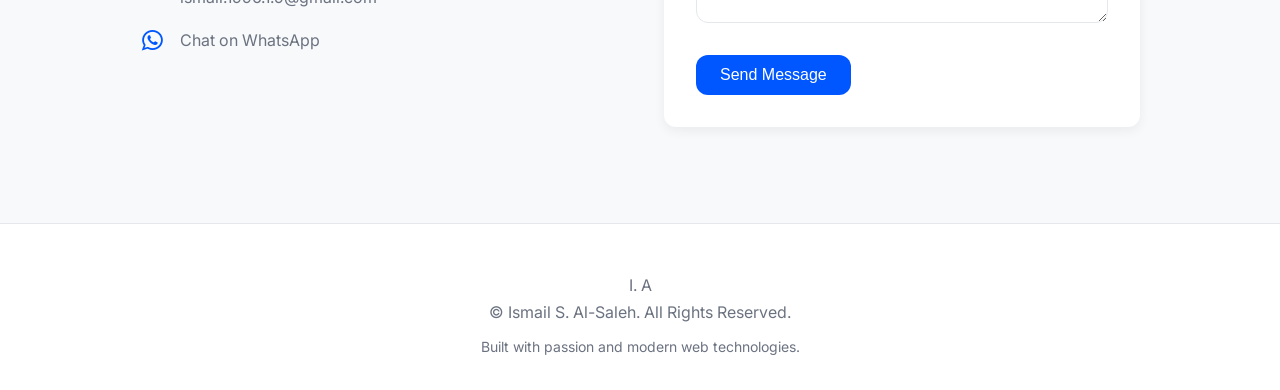
==== commit 2c8194c2: "Make it dynamic and connected to firebase and controlled by it" ====
--- a/index.html
+++ b/index.html
@@ -1,685 +1,600 @@
-<!DOCTYPE html>
+<!doctype html>
 <html lang="en">
-
-<head>
-    <meta charset="UTF-8">
-    <meta name="viewport" content="width=device-width, initial-scale=1.0">
+  <head>
+    <meta charset="UTF-8" />
+    <meta name="viewport" content="width=device-width, initial-scale=1.0" />
     <title>Ismail S. Al-Saleh - Senior Frontend Developer</title>
-    <meta name="description"
-        content="Senior Frontend Developer with 5+ years specializing in the React ecosystem. Expert in TypeScript migrations, cross-platform mobile development, and building scalable applications.">
-    <link rel="preconnect" href="https://fonts.googleapis.com">
-    <link rel="preconnect" href="https://fonts.gstatic.com" crossorigin>
-    <link rel="stylesheet" href="font-awesome/css/font-awesome.min.css" />
-    <link href="https://fonts.googleapis.com/css2?family=Inter:wght@400;500;600;700&display=swap" rel="stylesheet">
+    <meta
+      name="description"
+      content="Senior Frontend Developer with 5+ years specializing in the React ecosystem. Expert in TypeScript migrations, cross-platform mobile development, and building scalable applications."
+    />
+    <link rel="preconnect" href="https://fonts.googleapis.com" />
+    <link rel="preconnect" href="https://fonts.gstatic.com" crossorigin />
+    <link
+      rel="stylesheet"
+      href="assets/font-awesome/css/font-awesome.min.css"
+    />
+    <link
+      href="https://fonts.googleapis.com/css2?family=Inter:wght@400;500;600;700&display=swap"
+      rel="stylesheet"
+    />
     <script src="https://unpkg.com/lucide@latest/dist/umd/lucide.js"></script>
-    <link rel="stylesheet" href="styles.css">
-    <link rel="icon" type="image/svg+xml"
-        href="data:image/svg+xml,%3Csvg xmlns='http://www.w3.org/2000/svg' viewBox='0 0 24 24'%3E%3Crect width='24' height='24' rx='4' fill='%230057FF' /%3E%3Cpolyline points='7 8 3 12 7 16' fill='none' stroke='white' stroke-width='2.5' stroke-linecap='round' stroke-linejoin='round' /%3E%3Cline x1='14' y1='4' x2='10' y2='20' fill='none' stroke='white' stroke-width='2.5' stroke-linecap='round' stroke-linejoin='round' /%3E%3Cpolyline points='17 8 21 12 17 16' fill='none' stroke='white' stroke-width='2.5' stroke-linecap='round' stroke-linejoin='round' /%3E%3C/svg%3E">
-</head>
-
-<body>
+    <link rel="stylesheet" href="assets/css/styles.css" />
+    <link
+      rel="icon"
+      type="image/svg+xml"
+      href="data:image/svg+xml,%3Csvg xmlns='http://www.w3.org/2000/svg' viewBox='0 0 24 24'%3E%3Crect width='24' height='24' rx='4' fill='%230057FF' /%3E%3Cpolyline points='7 8 3 12 7 16' fill='none' stroke='white' stroke-width='2.5' stroke-linecap='round' stroke-linejoin='round' /%3E%3Cline x1='14' y1='4' x2='10' y2='20' fill='none' stroke='white' stroke-width='2.5' stroke-linecap='round' stroke-linejoin='round' /%3E%3Cpolyline points='17 8 21 12 17 16' fill='none' stroke='white' stroke-width='2.5' stroke-linecap='round' stroke-linejoin='round' /%3E%3C/svg%3E"
+    />
+  </head>
+
+  <body>
     <!-- Navigation -->
     <nav class="navbar">
-        <div class="container">
-            <div class="nav-brand">Ismail S. Al-Saleh</div>
-            <div class="nav-right" style="display: flex; align-items: center; gap: 2rem;">
-                <div class="nav-links">
-                    <a href="#about">About</a>
-                    <a href="#skills">Skills</a>
-                    <a href="#experience">Experience</a>
-                    <a href="#projects">Projects</a>
-                    <a href="#reviews">Reviews</a>
-                    <a href="#education">Education</a>
-                    <a href="#contact">Contact</a>
-                </div>
-                <a href="https://calendly.com/ismail-alsaleh/30min" target="_blank" rel="noopener noreferrer"
-                    class="btn btn-primary"
-                    style="padding: 0.5rem 1.25rem; font-size: 0.875rem; white-space: nowrap;">Book Consultation</a>
-            </div>
-        </div>
+      <div class="container">
+        <div class="nav-brand">Ismail S. Al-Saleh</div>
+        <div
+          class="nav-right"
+          style="display: flex; align-items: center; gap: 2rem"
+        >
+          <div class="nav-links">
+            <a href="#about">About</a>
+            <a href="#skills">Skills</a>
+            <a href="#experience">Experience</a>
+            <a href="#projects">Projects</a>
+            <a href="#reviews">Reviews</a>
+            <a href="#education">Education</a>
+            <a href="#contact">Contact</a>
+          </div>
+          <a
+            href="https://calendly.com/ismail-alsaleh/30min"
+            target="_blank"
+            rel="noopener noreferrer"
+            class="btn btn-primary"
+            style="
+              padding: 0.5rem 1.25rem;
+              font-size: 0.875rem;
+              white-space: nowrap;
+            "
+            >Book Consultation</a
+          >
+        </div>
+      </div>
     </nav>
 
     <!-- Hero Section -->
     <section class="hero" id="about">
-        <div class="container">
-            <div class="hero-content">
-                <div class="hero-layout">
-                    <div class="hero-photo">
-                        <img src="https://avatars.githubusercontent.com/u/29161826?s=400&u=c3b12574c42be8ceac03a008b1a0be3ec83fa7d5&v=4"
-                            alt="Ismail S. Al-Saleh" class="profile-img">
-                        <div class="photo-decoration"></div>
-                    </div>
-                    <div class="hero-text">
-                        <h1 class="hero-title">Ismail S. Al-Saleh</h1>
-                        <p class="hero-subtitle">Senior Frontend Developer</p>
-                        <p class="hero-description">
-                            Senior Frontend Developer with 5+ years specializing in the React ecosystem. Expert in
-                            TypeScript migrations,
-                            cross-platform mobile development, and building scalable applications. Proven track record
-                            of deploying 7+ apps
-                            to app stores and enhancing code quality through modern development practices.
-                        </p>
-                        <div class="contact-links">
-                            <div class="contact-item">
-                                <i data-lucide="mail"></i>
-                                <span><a href="mailto:ismail.1996.1.9@gmail.com">ismail.1996.1.9@gmail.com</a></span>
-                            </div>
-                            <div class="contact-item">
-                                <i data-lucide="phone"></i>
-                                <span>(+970) 592742081</span>
-                            </div>
-                        </div>
-                        <div class="social-links">
-                            <a href="https://www.facebook.com/ismail.salah.2009" target="_blank"
-                                rel="noopener noreferrer" aria-label="Facebook">
-                                <i class="fa fa-facebook"></i>
-                            </a>
-                            <a href="https://github.com/ismail2009/" target="_blank" rel="noopener noreferrer"
-                                aria-label="GitHub">
-                                <i class="fa fa-github"></i>
-                            </a>
-                            <a href="https://www.linkedin.com/in/ismail-alsaleh/" target="_blank"
-                                rel="noopener noreferrer" aria-label="LinkedIn">
-                                <i class="fa fa-linkedin"></i>
-                            </a>
-                            <a href="https://gitlab.com/ismail2009" target="_blank" rel="noopener noreferrer"
-                                aria-label="GitLab">
-                                <i class="fa fa-gitlab"></i>
-                            </a>
-                        </div>
-                        <div class="hero-cta">
-                            <a href="https://calendly.com/ismail-alsaleh/30min" target="_blank"
-                                rel="noopener noreferrer" class="btn btn-primary">Book Consultation</a>
-                            <a href="#contact" class="btn btn-secondary">Get In Touch</a>
-                        </div>
-                    </div>
-                </div>
-            </div>
-        </div>
+      <div class="container">
+        <div class="hero-content">
+          <div class="hero-layout">
+            <div class="hero-photo">
+              <img
+                src="https://avatars.githubusercontent.com/u/29161826?s=400&u=c3b12574c42be8ceac03a008b1a0be3ec83fa7d5&v=4"
+                alt="Ismail S. Al-Saleh"
+                class="profile-img"
+              />
+              <div class="photo-decoration"></div>
+            </div>
+            <div class="hero-text">
+              <h1 class="hero-title">Ismail S. Al-Saleh</h1>
+              <p class="hero-subtitle">
+                I build fast, scalable, and revenue-generating web & mobile
+                applications.
+              </p>
+              <p class="hero-description">
+                Senior Frontend Developer with 5+ years specializing in the
+                React ecosystem. I help businesses transform their ideas into
+                pixel-perfect, high-performance applications that users love.
+                From complex TypeScript migrations to deploying full-stack
+                mobile apps, I deliver code that scales and solves real business
+                problems.
+              </p>
+              <div class="hero-cta">
+                <a
+                  href="https://calendly.com/ismail-alsaleh/30min"
+                  target="_blank"
+                  rel="noopener noreferrer"
+                  class="btn btn-primary"
+                  >Book Consultation</a
+                >
+                <a
+                  href="assets/docs/resume.pdf"
+                  id="cv-download-btn"
+                  target="_blank"
+                  class="btn btn-secondary"
+                  >⬇ Download CV</a
+                >
+                <button
+                  id="cv-preview-btn"
+                  class="btn btn-secondary"
+                  style="display: none"
+                >
+                  👁 View CV
+                </button>
+              </div>
+              <div class="social-links" id="dynamic-social-links">
+                <!-- Dynamically populated from Firestore via script.js -->
+              </div>
+            </div>
+          </div>
+        </div>
+      </div>
     </section>
 
     <!-- Skills Section -->
     <section id="skills" class="section bg-light">
-        <div class="container">
-            <h2 class="section-title">Technical Skills</h2>
-            <div class="skills-grid">
-                <div class="skill-category">
-                    <h3 class="category-title">
-                        <i data-lucide="monitor"></i>
-                        Frontend
-                    </h3>
-                    <div class="skill-tags">
-                        <span class="skill-tag">React.js</span>
-                        <span class="skill-tag">React Native</span>
-                        <span class="skill-tag">Next.js</span>
-                        <span class="skill-tag">Redux</span>
-                        <span class="skill-tag">Mobx-state-tree</span>
-                        <span class="skill-tag">Material-UI</span>
-                        <span class="skill-tag">HTML5</span>
-                        <span class="skill-tag">CSS3</span>
-                    </div>
-                </div>
-                <div class="skill-category">
-                    <h3 class="category-title">
-                        <i data-lucide="server"></i>
-                        Backend
-                    </h3>
-                    <div class="skill-tags">
-                        <span class="skill-tag">Node.js</span>
-                        <span class="skill-tag">FeathersJS</span>
-                        <span class="skill-tag">RESTful APIs</span>
-                        <span class="skill-tag">Socket.IO</span>
-                    </div>
-                </div>
-                <div class="skill-category">
-                    <h3 class="category-title">
-                        <i data-lucide="database"></i>
-                        Databases
-                    </h3>
-                    <div class="skill-tags">
-                        <span class="skill-tag">PostgreSQL</span>
-                        <span class="skill-tag">MongoDB</span>
-                        <span class="skill-tag">Firebase Realtime DB</span>
-                    </div>
-                </div>
-                <div class="skill-category">
-                    <h3 class="category-title">
-                        <i data-lucide="cloud"></i>
-                        Cloud & DevOps
-                    </h3>
-                    <div class="skill-tags">
-                        <span class="skill-tag">AWS Amplify</span>
-                        <span class="skill-tag">Firebase Cloud Storage</span>
-                        <span class="skill-tag">Git</span>
-                        <span class="skill-tag">GitLab</span>
-                        <span class="skill-tag">Bitbucket</span>
-                    </div>
-                </div>
-                <div class="skill-category">
-                    <h3 class="category-title">
-                        <i data-lucide="wrench"></i>
-                        Tools & Libraries
-                    </h3>
-                    <div class="skill-tags">
-                        <span class="skill-tag">TypeScript</span>
-                        <span class="skill-tag">Stripe API</span>
-                        <span class="skill-tag">Google Maps API</span>
-                        <span class="skill-tag">One Signal</span>
-                        <span class="skill-tag">Jira</span>
-                    </div>
-                </div>
-                <div class="skill-category">
-                    <h3 class="category-title">
-                        <i data-lucide="settings"></i>
-                        Other
-                    </h3>
-                    <div class="skill-tags">
-                        <span class="skill-tag">Agile Development</span>
-                        <span class="skill-tag">Unit Testing</span>
-                        <span class="skill-tag">Debugging</span>
-                        <span class="skill-tag">Performance Optimization</span>
-                    </div>
-                </div>
-                <div class="skill-category">
-                    <h3 class="category-title">
-                        <i data-lucide="code"></i>
-                        Problem Solving
-                    </h3>
-                    <div class="skill-tags">
-                        <a href="https://www.hackerrank.com/profile/ismail_AlSaleh" target="_blank"
-                            rel="noopener noreferrer" class="skill-tag" title="View HackerRank Profile"
-                            style="text-decoration: none; display: inline-flex; align-items: center; gap: 6px;">
-                            <i class="fa fa-code"></i> HackerRank <i class="fa fa-external-link"
-                                style="font-size: 0.75rem; opacity: 0.7;"></i>
-                        </a>
-                        <a href="https://www.codewars.com/users/ismail_alsaleh" target="_blank"
-                            rel="noopener noreferrer" class="skill-tag" title="View Codewars Profile"
-                            style="text-decoration: none; display: inline-flex; align-items: center; gap: 6px;">
-                            <i class="fa fa-terminal"></i> Codewars <i class="fa fa-external-link"
-                                style="font-size: 0.75rem; opacity: 0.7;"></i>
-                        </a>
-                        <a href="https://www.freecodecamp.org/ismail_alsaleh" target="_blank" rel="noopener noreferrer"
-                            class="skill-tag" title="View freeCodeCamp Profile"
-                            style="text-decoration: none; display: inline-flex; align-items: center; gap: 6px;">
-                            <i class="fa fa-free-code-camp"></i> freeCodeCamp <i class="fa fa-external-link"
-                                style="font-size: 0.75rem; opacity: 0.7;"></i>
-                        </a>
-                    </div>
-                </div>
-            </div>
-        </div>
+      <div class="container">
+        <h2 class="section-title reveal">Technical Skills</h2>
+        <div class="skills-grid reveal-stagger" id="skills-grid">
+          <!-- Dynamically loaded from Firestore -->
+        </div>
+      </div>
     </section>
 
     <!-- Experience Section -->
     <section id="experience" class="section">
-        <div class="container">
-            <h2 class="section-title">Professional Experience</h2>
-            <div class="experience-timeline">
-                <div class="timeline-item">
-                    <div class="timeline-content">
-                        <div class="timeline-header">
-                            <h3 class="job-title">Full Stack JavaScript Developer</h3>
-                            <span class="company">LeaseTeq AG</span>
-                            <span class="duration">Jul 2025 – Aug 2025</span>
-                        </div>
-                        <div class="tech-stack">
-                            <span class="tech-tag">Next.js</span>
-                            <span class="tech-tag">Tailwind CSS</span>
-                            <span class="tech-tag">JavaScript</span>
-                        </div>
-                        <ul class="responsibilities">
-                            <li>Developed and integrated features for both the front-end and back-end using Next.js</li>
-                            <li>Implemented responsive UI components using Tailwind CSS</li>
-                            <li>Fixed high-priority bugs and helped the team to resolve new ones</li>
-                        </ul>
-                    </div>
-                </div>
-
-                <div class="timeline-item">
-                    <div class="timeline-content">
-                        <div class="timeline-header">
-                            <h3 class="job-title">Full Stack JavaScript Developer</h3>
-                            <span class="company">Ruh Corp</span>
-                            <span class="duration">Sep 2022 – Oct 2023</span>
-                        </div>
-                        <div class="tech-stack">
-                            <span class="tech-tag">TypeScript</span>
-                            <span class="tech-tag">React</span>
-                            <span class="tech-tag">React Native</span>
-                            <span class="tech-tag">Stripe</span>
-                        </div>
-                        <ul class="responsibilities">
-                            <li>Upgraded React Native version and updated libraries to improve performance and security
-                            </li>
-                            <li>Integrated Google Pay and Apple Pay using Stripe Gateway, enhancing payment options for
-                                users</li>
-                            <li>Implemented Google Analytics to track user behavior and improve decision-making</li>
-                            <li>Set up In-App Purchase (IAP) payment system, increasing revenue streams</li>
-                        </ul>
-                    </div>
-                </div>
-
-                <div class="timeline-item">
-                    <div class="timeline-content">
-                        <div class="timeline-header">
-                            <h3 class="job-title">React & React Native Developer</h3>
-                            <span class="company">Casting Arabia LLC</span>
-                            <span class="duration">Jan 2022 – Jul 2022</span>
-                        </div>
-                        <div class="tech-stack">
-                            <span class="tech-tag">TypeScript</span>
-                            <span class="tech-tag">React</span>
-                            <span class="tech-tag">React Native</span>
-                            <span class="tech-tag">Next.js</span>
-                            <span class="tech-tag">Material-UI</span>
-                            <span class="tech-tag">AWS Amplify</span>
-                        </div>
-                        <ul class="responsibilities">
-                            <li>Migrated the codebase from JavaScript to TypeScript, improving code maintainability and
-                                reducing bugs</li>
-                            <li>Integrated Facebook, LinkedIn, and Apple Login for seamless user authentication</li>
-                            <li>Implemented UI components using Next.js (SSR) and Material-UI, ensuring responsive
-                                design</li>
-                            <li>Deployed Next.js app on AWS Amplify and linked it with GoDaddy domain</li>
-                        </ul>
-                    </div>
-                </div>
-
-                <div class="timeline-item">
-                    <div class="timeline-content">
-                        <div class="timeline-header">
-                            <h3 class="job-title">React Native Developer (Part-time)</h3>
-                            <span class="company">NISR Project</span>
-                            <span class="duration">Feb 2021 – Jun 2022</span>
-                        </div>
-                        <div class="tech-stack">
-                            <span class="tech-tag">React Native</span>
-                            <span class="tech-tag">Firebase</span>
-                        </div>
-                        <ul class="responsibilities">
-                            <li>Integrated the application with Firebase Realtime DB, Cloud Storage, and Firebase
-                                Authentication</li>
-                            <li>Ensured secure and scalable data management</li>
-                        </ul>
-                    </div>
-                </div>
-
-                <div class="timeline-item">
-                    <div class="timeline-content">
-                        <div class="timeline-header">
-                            <h3 class="job-title">React Native Developer</h3>
-                            <span class="company">Various Projects & Clients</span>
-                            <span class="duration">Jan 2019 – Jan 2022</span>
-                        </div>
-                        <div class="tech-stack">
-                            <span class="tech-tag">React Native</span>
-                            <span class="tech-tag">React.js</span>
-                            <span class="tech-tag">Firebase</span>
-                            <span class="tech-tag">Google Maps API</span>
-                            <span class="tech-tag">Laravel</span>
-                            <span class="tech-tag">Django</span>
-                            <span class="tech-tag">Feathers.js</span>
-                        </div>
-                        <ul class="responsibilities">
-                            <li>Developed and deployed 7+ mobile applications to Apple App Store and Google Play Store
-                            </li>
-                            <li>Integrated various Firebase services for data, authentication, messaging, and
-                                notifications</li>
-                            <li>Implemented Google Maps for tracking moving points and locating targets</li>
-                            <li>Collaborated with teams using PHP Laravel, Python Django, and Feathers.js APIs</li>
-                            <li>Built pixel-perfect, smooth UIs for both iOS and Android platforms</li>
-                            <li>Developed reusable React.js and React Native components</li>
-                        </ul>
-                    </div>
-                </div>
-            </div>
-        </div>
+      <div class="container">
+        <h2 class="section-title reveal">Professional Experience</h2>
+        <div class="experience-timeline">
+          <div class="timeline-item">
+            <div class="timeline-content">
+              <div class="timeline-header">
+                <h3 class="job-title">Full Stack JavaScript Developer</h3>
+                <span class="company">LeaseTeq AG</span>
+                <span class="duration">Jul 2025 – Aug 2025</span>
+              </div>
+              <div class="tech-stack">
+                <span class="tech-tag">Next.js</span>
+                <span class="tech-tag">Tailwind CSS</span>
+                <span class="tech-tag">JavaScript</span>
+              </div>
+              <ul class="responsibilities">
+                <li>
+                  Developed and integrated features for both the front-end and
+                  back-end using Next.js
+                </li>
+                <li>Implemented responsive UI components using Tailwind CSS</li>
+                <li>
+                  Fixed high-priority bugs and helped the team to resolve new
+                  ones
+                </li>
+              </ul>
+            </div>
+          </div>
+
+          <div class="timeline-item">
+            <div class="timeline-content">
+              <div class="timeline-header">
+                <h3 class="job-title">Full Stack JavaScript Developer</h3>
+                <span class="company">Ruh Corp</span>
+                <span class="duration">Sep 2022 – Oct 2023</span>
+              </div>
+              <div class="tech-stack">
+                <span class="tech-tag">TypeScript</span>
+                <span class="tech-tag">React</span>
+                <span class="tech-tag">React Native</span>
+                <span class="tech-tag">Stripe</span>
+              </div>
+              <ul class="responsibilities">
+                <li>
+                  Upgraded React Native version and updated libraries to improve
+                  performance and security
+                </li>
+                <li>
+                  Integrated Google Pay and Apple Pay using Stripe Gateway,
+                  enhancing payment options for users
+                </li>
+                <li>
+                  Implemented Google Analytics to track user behavior and
+                  improve decision-making
+                </li>
+                <li>
+                  Set up In-App Purchase (IAP) payment system, increasing
+                  revenue streams
+                </li>
+              </ul>
+            </div>
+          </div>
+
+          <div class="timeline-item">
+            <div class="timeline-content">
+              <div class="timeline-header">
+                <h3 class="job-title">React & React Native Developer</h3>
+                <span class="company">Casting Arabia LLC</span>
+                <span class="duration">Jan 2022 – Jul 2022</span>
+              </div>
+              <div class="tech-stack">
+                <span class="tech-tag">TypeScript</span>
+                <span class="tech-tag">React</span>
+                <span class="tech-tag">React Native</span>
+                <span class="tech-tag">Next.js</span>
+                <span class="tech-tag">Material-UI</span>
+                <span class="tech-tag">AWS Amplify</span>
+              </div>
+              <ul class="responsibilities">
+                <li>
+                  Migrated the codebase from JavaScript to TypeScript, improving
+                  code maintainability and reducing bugs
+                </li>
+                <li>
+                  Integrated Facebook, LinkedIn, and Apple Login for seamless
+                  user authentication
+                </li>
+                <li>
+                  Implemented UI components using Next.js (SSR) and Material-UI,
+                  ensuring responsive design
+                </li>
+                <li>
+                  Deployed Next.js app on AWS Amplify and linked it with GoDaddy
+                  domain
+                </li>
+              </ul>
+            </div>
+          </div>
+
+          <div class="timeline-item">
+            <div class="timeline-content">
+              <div class="timeline-header">
+                <h3 class="job-title">React Native Developer (Part-time)</h3>
+                <span class="company">NISR Project</span>
+                <span class="duration">Feb 2021 – Jun 2022</span>
+              </div>
+              <div class="tech-stack">
+                <span class="tech-tag">React Native</span>
+                <span class="tech-tag">Firebase</span>
+              </div>
+              <ul class="responsibilities">
+                <li>
+                  Integrated the application with Firebase Realtime DB, Cloud
+                  Storage, and Firebase Authentication
+                </li>
+                <li>Ensured secure and scalable data management</li>
+              </ul>
+            </div>
+          </div>
+
+          <div class="timeline-item">
+            <div class="timeline-content">
+              <div class="timeline-header">
+                <h3 class="job-title">React Native Developer</h3>
+                <span class="company">Various Projects & Clients</span>
+                <span class="duration">Jan 2019 – Jan 2022</span>
+              </div>
+              <div class="tech-stack">
+                <span class="tech-tag">React Native</span>
+                <span class="tech-tag">React.js</span>
+                <span class="tech-tag">Firebase</span>
+                <span class="tech-tag">Google Maps API</span>
+                <span class="tech-tag">Laravel</span>
+                <span class="tech-tag">Django</span>
+                <span class="tech-tag">Feathers.js</span>
+              </div>
+              <ul class="responsibilities">
+                <li>
+                  Developed and deployed 7+ mobile applications to Apple App
+                  Store and Google Play Store
+                </li>
+                <li>
+                  Integrated various Firebase services for data, authentication,
+                  messaging, and notifications
+                </li>
+                <li>
+                  Implemented Google Maps for tracking moving points and
+                  locating targets
+                </li>
+                <li>
+                  Collaborated with teams using PHP Laravel, Python Django, and
+                  Feathers.js APIs
+                </li>
+                <li>
+                  Built pixel-perfect, smooth UIs for both iOS and Android
+                  platforms
+                </li>
+                <li>Developed reusable React.js and React Native components</li>
+              </ul>
+            </div>
+          </div>
+        </div>
+      </div>
     </section>
 
     <!-- Projects Section -->
     <section id="projects" class="section bg-light">
-        <div class="container">
-            <h2 class="section-title">My Projects</h2>
-
-            <h3 class="projects-category-title">Websites</h3>
-            <div class="projects-grid">
-                <div class="project-card">
-                    <div class="project-image">
-                        <a href="https://geolocationdataanalysis-app.herokuapp.com/" target="_blank"
-                            rel="noopener noreferrer">
-                            <img src="img/pro-1.png" alt="Geo Location Data Analysis" />
-                        </a>
-                    </div>
-                    <div class="project-header">
-                        <h3>Geo Location Data Analysis</h3>
-                    </div>
-                    <p>Web application for analyzing geolocation data</p>
-                    <div class="project-links">
-                        <a href="https://geolocationdataanalysis-app.herokuapp.com/" target="_blank"
-                            rel="noopener noreferrer" class="project-link">View Project</a>
-                    </div>
-                </div>
-
-                <div class="project-card">
-                    <div class="project-image">
-                        <a href="https://hawas-studio-app.herokuapp.com" target="_blank" rel="noopener noreferrer">
-                            <img src="img/pro-2.png" alt="Hawas Studio" />
-                        </a>
-                    </div>
-                    <div class="project-header">
-                        <h3>Hawas Studio</h3>
-                    </div>
-                    <p>Studio management web application</p>
-                    <div class="project-links">
-                        <a href="https://hawas-studio-app.herokuapp.com" target="_blank" rel="noopener noreferrer"
-                            class="project-link">View Project</a>
-                    </div>
-                </div>
-
-                <div class="project-card">
-                    <div class="project-image">
-                        <a href="https://globaldentelgatway.herokuapp.com/doctor" target="_blank"
-                            rel="noopener noreferrer">
-                            <img src="img/pro-3.png" alt="Global Dental Gateway" />
-                        </a>
-                    </div>
-                    <div class="project-header">
-                        <h3>Global Dental Gateway</h3>
-                    </div>
-                    <p>Dental services platform for doctors</p>
-                    <div class="project-links">
-                        <a href="https://globaldentelgatway.herokuapp.com/doctor" target="_blank"
-                            rel="noopener noreferrer" class="project-link">View Project</a>
-                    </div>
-                </div>
-
-                <div class="project-card">
-                    <div class="project-image">
-                        <a href="https://MyPickle.netlify.com" target="_blank" rel="noopener noreferrer">
-                            <img src="img/pro-4.png" alt="MyPickle" />
-                        </a>
-                    </div>
-                    <div class="project-header">
-                        <h3>MyPickle</h3>
-                    </div>
-                    <p>Web application built with modern technologies</p>
-                    <div class="project-links">
-                        <a href="https://MyPickle.netlify.com" target="_blank" rel="noopener noreferrer"
-                            class="project-link">View Project</a>
-                    </div>
-                </div>
-
-                <div class="project-card">
-                    <div class="project-image">
-                        <a href="https://www.castingarabia.com/" target="_blank" rel="noopener noreferrer">
-                            <img src="img/casting-arabia.png" alt="Casting Arabia" />
-                        </a>
-                    </div>
-                    <div class="project-header">
-                        <h3>Casting Arabia</h3>
-                    </div>
-                    <p>Casting platform website</p>
-                    <div class="project-links">
-                        <a href="https://www.castingarabia.com/" target="_blank" rel="noopener noreferrer"
-                            class="project-link">View Project</a>
-                    </div>
-                </div>
-            </div>
-
-            <h3 class="projects-category-title">React Native Mobile Apps</h3>
-            <div class="projects-grid">
-                <div class="project-card">
-                    <div class="project-image">
-                        <a href="https://play.google.com/store/apps/details?id=com.plutoo.plutoo" target="_blank"
-                            rel="noopener noreferrer">
-                            <img src="img/plutoo.png" alt="Plutoo App" />
-                        </a>
-                    </div>
-                    <div class="project-header">
-                        <h3>Plutoo</h3>
-                    </div>
-                    <p>Mobile application available on Android and iOS</p>
-                    <div class="project-links">
-                        <a href="https://play.google.com/store/apps/details?id=com.plutoo.plutoo" target="_blank"
-                            rel="noopener noreferrer" class="project-link">Google Play</a>
-                    </div>
-                </div>
-
-                <div class="project-card">
-                    <div class="project-image">
-                        <a href="https://play.google.com/store/apps/details?id=com.seetah" target="_blank"
-                            rel="noopener noreferrer">
-                            <img src="img/Seetah.png" alt="Seetah App" />
-                        </a>
-                    </div>
-                    <div class="project-header">
-                        <h3>Seetah</h3>
-                    </div>
-                    <p>Mobile application available on Android</p>
-                    <div class="project-links">
-                        <a href="https://play.google.com/store/apps/details?id=com.seetah" target="_blank"
-                            rel="noopener noreferrer" class="project-link">Google Play</a>
-                    </div>
-                </div>
-
-                <div class="project-card">
-                    <div class="project-image">
-                        <a href="https://apps.apple.com/tt/app/al-obaidi-brothers-for-cars/id1613332241" target="_blank"
-                            rel="noopener noreferrer">
-                            <img src="img/obaidi.png" alt="Al Obaidi Brothers" />
-                        </a>
-                    </div>
-                    <div class="project-header">
-                        <h3>Al Obaidi Brothers</h3>
-                    </div>
-                    <p>Car dealership mobile app</p>
-                    <div class="project-links">
-                        <a href="https://apps.apple.com/tt/app/al-obaidi-brothers-for-cars/id1613332241" target="_blank"
-                            rel="noopener noreferrer" class="project-link">App Store</a>
-                    </div>
-                </div>
-
-                <div class="project-card">
-                    <div class="project-image">
-                        <a href="https://apps.apple.com/tt/app/casting-arabia/id1606692901" target="_blank"
-                            rel="noopener noreferrer">
-                            <img src="img/casting-arabia.png" alt="Casting Arabia App" />
-                        </a>
-                    </div>
-                    <div class="project-header">
-                        <h3>Casting Arabia App</h3>
-                    </div>
-                    <p>Mobile application for casting platform</p>
-                    <div class="project-links">
-                        <a href="https://apps.apple.com/tt/app/casting-arabia/id1606692901" target="_blank"
-                            rel="noopener noreferrer" class="project-link">App Store</a>
-                    </div>
-                </div>
-
-                <div class="project-card">
-                    <div class="project-image">
-                        <a href="https://play.google.com/store/apps/details?id=com.myruh&hl=en&pli=1" target="_blank"
-                            rel="noopener noreferrer">
-                            <img src="img/ruh-logo.png" alt="Ruh App" />
-                        </a>
-                    </div>
-                    <div class="project-header">
-                        <h3>Ruh</h3>
-                    </div>
-                    <p>Mobile application available on Android</p>
-                    <div class="project-links">
-                        <a href="https://play.google.com/store/apps/details?id=com.myruh&hl=en&pli=1" target="_blank"
-                            rel="noopener noreferrer" class="project-link">Google Play</a>
-                    </div>
-                </div>
-            </div>
-        </div>
+      <div class="container">
+        <h2 class="section-title">My Projects</h2>
+
+        <!-- Websites from Firebase -->
+        <div id="projects-websites-container">
+          <h3 class="projects-category-title">Websites</h3>
+          <div class="projects-grid" id="projects-websites-grid">
+            <!-- Dynamically loaded from Firestore -->
+          </div>
+        </div>
+
+        <!-- Mobile Apps from Firebase -->
+        <div id="projects-mobile-container">
+          <h3 class="projects-category-title">React Native Mobile Apps</h3>
+          <div class="projects-grid" id="projects-mobile-grid">
+            <!-- Dynamically loaded from Firestore -->
+          </div>
+        </div>
+      </div>
     </section>
 
     <!-- Education Section -->
     <section id="education" class="section">
-        <div class="container">
-            <h2 class="section-title">Education & Training</h2>
-            <div class="education-timeline">
-                <div class="timeline-item">
-                    <div class="timeline-content">
-                        <div class="timeline-header">
-                            <h3 class="degree">Bachelor of Computer Science</h3>
-                            <span class="institution">Al-Azhar University, Gaza</span>
-                        </div>
-                    </div>
-                </div>
-
-                <div class="timeline-item">
-                    <div class="timeline-content">
-                        <div class="timeline-header">
-                            <h3 class="degree">Freelance and Social Media Marketing</h3>
-                            <span class="institution">Gaza Sky Geeks, Gaza</span>
-                            <span class="duration">May 2018 – Jul 2018</span>
-                        </div>
-                    </div>
-                </div>
-
-                <div class="timeline-item">
-                    <div class="timeline-content">
-                        <div class="timeline-header">
-                            <h3 class="degree">Full-Stack JavaScript Web Development</h3>
-                            <span class="institution">Gaza Sky Geeks, Gaza</span>
-                            <span class="duration">Nov 2017 – Apr 2018</span>
-                        </div>
-                    </div>
-                </div>
-
-                <div class="timeline-item">
-                    <div class="timeline-content">
-                        <div class="timeline-header">
-                            <h3 class="degree">Web Applications Development</h3>
-                            <span class="institution">Center of Competence in IT Sector, Gaza</span>
-                            <span class="duration">Nov 2016 – Dec 2016</span>
-                        </div>
-                    </div>
-                </div>
-
-                <div class="timeline-item">
-                    <div class="timeline-content">
-                        <div class="timeline-header">
-                            <h3 class="degree">Professional Ethical Hacker</h3>
-                            <span class="institution">Guidance Co. For Consultations & Training, Gaza</span>
-                            <span class="duration">Aug 2016 – Oct 2016</span>
-                        </div>
-                    </div>
-                </div>
-            </div>
-
-            <div class="mentoring-section">
-                <h3 class="mentoring-title">
-                    <i data-lucide="users"></i>
-                    Mentoring Experience
-                </h3>
-                <p>
-                    <strong>Coding Academy Mentor</strong> at Gaza Sky Geeks, Gaza | Nov 2017 – Apr 2018
-                </p>
-                <p>
-                    Mentored aspiring developers in JavaScript and web development, fostering a collaborative
-                    learning environment and helping students build their first applications.
-                </p>
-            </div>
-        </div>
+      <div class="container">
+        <h2 class="section-title">Education & Training</h2>
+        <div class="education-timeline">
+          <div class="timeline-item">
+            <div class="timeline-content">
+              <div class="timeline-header">
+                <h3 class="degree">Bachelor of Computer Science</h3>
+                <span class="institution">Al-Azhar University, Gaza</span>
+              </div>
+            </div>
+          </div>
+
+          <div class="timeline-item">
+            <div class="timeline-content">
+              <div class="timeline-header">
+                <h3 class="degree">Freelance and Social Media Marketing</h3>
+                <span class="institution">Gaza Sky Geeks, Gaza</span>
+                <span class="duration">May 2018 – Jul 2018</span>
+              </div>
+            </div>
+          </div>
+
+          <div class="timeline-item">
+            <div class="timeline-content">
+              <div class="timeline-header">
+                <h3 class="degree">Full-Stack JavaScript Web Development</h3>
+                <span class="institution">Gaza Sky Geeks, Gaza</span>
+                <span class="duration">Nov 2017 – Apr 2018</span>
+              </div>
+            </div>
+          </div>
+
+          <div class="timeline-item">
+            <div class="timeline-content">
+              <div class="timeline-header">
+                <h3 class="degree">Web Applications Development</h3>
+                <span class="institution"
+                  >Center of Competence in IT Sector, Gaza</span
+                >
+                <span class="duration">Nov 2016 – Dec 2016</span>
+              </div>
+            </div>
+          </div>
+
+          <div class="timeline-item">
+            <div class="timeline-content">
+              <div class="timeline-header">
+                <h3 class="degree">Professional Ethical Hacker</h3>
+                <span class="institution"
+                  >Guidance Co. For Consultations & Training, Gaza</span
+                >
+                <span class="duration">Aug 2016 – Oct 2016</span>
+              </div>
+            </div>
+          </div>
+        </div>
+
+        <div class="mentoring-section">
+          <h3 class="mentoring-title">
+            <i data-lucide="users"></i>
+            Mentoring Experience
+          </h3>
+          <p>
+            <strong>Coding Academy Mentor</strong> at Gaza Sky Geeks, Gaza | Nov
+            2017 – Apr 2018
+          </p>
+          <p>
+            Mentored aspiring developers in JavaScript and web development,
+            fostering a collaborative learning environment and helping students
+            build their first applications.
+          </p>
+        </div>
+      </div>
     </section>
 
     <!-- Reviews Section -->
     <section id="reviews" class="section bg-light">
-        <div class="container">
-            <h2 class="section-title">Client Reviews</h2>
-            <div class="reviews-grid">
-                <div class="review-card">
-                    <div class="review-header">
-                        <div class="review-meta">
-                            <div class="review-avatar">
-                                <img src="img/client-1.jpeg" alt="Client Review" />
-                            </div>
-                            <div class="review-meta-text">
-                                <h4>Client Name</h4>
-                                <span>Verified Client</span>
-                            </div>
-                        </div>
-                        <a href="https://www.linkedin.com/in/ismail-alsaleh/details/recommendations/" target="_blank"
-                            rel="noopener noreferrer" class="review-linkedin" title="View Recommendation on LinkedIn">
-                            <i class="fa fa-linkedin-square"></i>
-                        </a>
-                    </div>
-                    <div class="review-ratings">
-                        <i class="fa fa-star"></i>
-                        <i class="fa fa-star"></i>
-                        <i class="fa fa-star"></i>
-                        <i class="fa fa-star"></i>
-                        <i class="fa fa-star"></i>
-                    </div>
-                    <div class="review-text">
-                        <p>
-                            "Not only that Ismail is a knowledgeable in several aspects of app
-                            development, but he is also a hard worker and a pleasant person to
-                            work with. I wish him the best of luck."
-                        </p>
-                    </div>
-                </div>
-            </div>
-        </div>
+      <div class="container">
+        <h2 class="section-title">Client Reviews</h2>
+        <div class="reviews-grid" id="reviews-grid">
+          <!-- Dynamically loaded from Firestore -->
+        </div>
+      </div>
     </section>
 
     <!-- Contact Section -->
     <section id="contact" class="section">
-        <div class="container">
-            <h2 class="section-title">Get In Touch</h2>
-            <div class="contact-content">
-                <div class="contact-info">
-                    <h3>Let's discuss your next project</h3>
-                    <p>
-                        I'm always interested in hearing about new opportunities,
-                        whether that's a full-time role, contract work, or consulting.
-                        Feel free to reach out!
-                    </p>
-                    <div class="contact-details">
-                        <div class="contact-detail">
-                            <i data-lucide="mail"></i>
-                            <span><a href="mailto:ismail.1996.1.9@gmail.com">ismail.1996.1.9@gmail.com</a></span>
-                        </div>
-                        <div class="contact-detail">
-                            <i data-lucide="phone"></i>
-                            <span>(+970) 592742081</span>
-                        </div>
-                    </div>
-                </div>
-                <div class="contact-form">
-                    <form action="https://formsubmit.co/ismail.1996.1.9@gmail.com" method="POST"
-                        enctype="multipart/form-data" id="contactForm">
-                        <input type="hidden" name="_next" value="thank-you.html">
-                        <input type="hidden" name="_captcha" value="false">
-                        <div class="form-group">
-                            <label for="email">Email</label>
-                            <input type="email" id="email" name="_replyto" required placeholder="Enter your email">
-                        </div>
-                        <div class="form-group">
-                            <label for="message">Message</label>
-                            <textarea id="message" name="message" rows="5" required
-                                placeholder="Your message"></textarea>
-                        </div>
-                        <button type="submit" class="btn btn-primary">Send Message</button>
-                    </form>
-                </div>
-            </div>
-        </div>
+      <div class="container">
+        <h2 class="section-title">Get In Touch</h2>
+        <div class="contact-content">
+          <div class="contact-info">
+            <h3>Ready to start your project?</h3>
+            <p>
+              Whether you need a full-time role filled, contract work, or
+              specialized consulting, I'm ready to bring your vision to life.
+            </p>
+            <div style="margin: 1.5rem 0">
+              <a
+                href="https://calendly.com/ismail-alsaleh/30min"
+                target="_blank"
+                rel="noopener noreferrer"
+                class="btn btn-primary"
+                style="width: 100%; justify-content: center"
+                >Schedule a Free Discovery Call</a
+              >
+            </div>
+            <p
+              style="
+                font-size: 0.875rem;
+                color: var(--text-secondary);
+                margin-top: 1rem;
+              "
+            >
+              Or send me a direct message below:
+            </p>
+            <div class="contact-details">
+              <div class="contact-detail">
+                <i data-lucide="mail"></i>
+                <span id="contact-email"
+                  ><a href="mailto:ismail.1996.1.9@gmail.com"
+                    >ismail.1996.1.9@gmail.com</a
+                  ></span
+                >
+              </div>
+              <div class="contact-detail">
+                <i class="fa fa-whatsapp"></i>
+                <span id="contact-whatsapp"
+                  ><a
+                    href="https://wa.me/970592742081"
+                    target="_blank"
+                    rel="noopener noreferrer"
+                    >Chat on WhatsApp</a
+                  ></span
+                >
+              </div>
+            </div>
+          </div>
+          <div class="contact-form">
+            <form
+              action="https://formsubmit.co/ismail.1996.1.9@gmail.com"
+              method="POST"
+              enctype="multipart/form-data"
+              id="contactForm"
+            >
+              <input type="hidden" name="_next" value="thank-you.html" />
+              <input type="hidden" name="_captcha" value="false" />
+              <div class="form-group">
+                <label for="email">Email</label>
+                <input
+                  type="email"
+                  id="email"
+                  name="_replyto"
+                  required
+                  placeholder="Enter your email"
+                />
+              </div>
+              <div class="form-group">
+                <label for="message">Message</label>
+                <textarea
+                  id="message"
+                  name="message"
+                  rows="5"
+                  required
+                  placeholder="Your message"
+                ></textarea>
+              </div>
+              <button type="submit" class="btn btn-primary">
+                Send Message
+              </button>
+            </form>
+          </div>
+        </div>
+      </div>
     </section>
 
     <!-- Footer -->
     <footer class="footer">
-        <div class="container">
-            <p>&copy; 2026 Ismail S. Al-Saleh. All rights reserved.</p>
-            <p>Built with passion and modern web technologies.</p>
-        </div>
+      <div class="footer-bottom">
+        <div class="footer-logo">I. A</div>
+        <p>
+          &copy; <span id="current-year"></span> Ismail S. Al-Saleh. All Rights
+          Reserved.
+        </p>
+        <p>Built with passion and modern web technologies.</p>
+      </div>
     </footer>
 
-    <script src="script.js"></script>
-</body>
-
-</html>+    <!-- ========== CV PREVIEW MODAL ========== -->
+    <div
+      id="cv-modal"
+      style="
+        display: none;
+        position: fixed;
+        inset: 0;
+        z-index: 2000;
+        background: rgba(0, 0, 0, 0.75);
+        backdrop-filter: blur(4px);
+        align-items: center;
+        justify-content: center;
+        padding: 1.5rem;
+      "
+    >
+      <div
+        style="
+          background: var(--surface);
+          border-radius: var(--radius-md);
+          width: 100%;
+          max-width: 860px;
+          max-height: 90vh;
+          display: flex;
+          flex-direction: column;
+          box-shadow: 0 24px 64px rgba(0, 0, 0, 0.4);
+        "
+      >
+        <!-- Modal Header -->
+        <div
+          style="
+            display: flex;
+            justify-content: space-between;
+            align-items: center;
+            padding: 1rem 1.5rem;
+            border-bottom: 1px solid var(--border);
+            flex-shrink: 0;
+          "
+        >
+          <h3 style="margin: 0; font-size: 1rem">
+            📄 Ismail S. Al-Saleh — CV Preview
+          </h3>
+          <div style="display: flex; gap: 0.75rem; align-items: center">
+            <a
+              id="cv-modal-download"
+              href="#"
+              target="_blank"
+              style="
+                font-size: 0.8rem;
+                color: var(--primary-500);
+                text-decoration: none;
+                font-weight: 500;
+              "
+              >⬇ Download</a
+            >
+            <button
+              id="cv-modal-close"
+              style="
+                background: none;
+                border: none;
+                font-size: 1.5rem;
+                cursor: pointer;
+                color: var(--text-secondary);
+                line-height: 1;
+                padding: 0.25rem;
+              "
+              aria-label="Close CV preview"
+            >
+              ✕
+            </button>
+          </div>
+        </div>
+        <!-- Iframe -->
+        <iframe
+          id="cv-modal-iframe"
+          src=""
+          style="
+            flex: 1;
+            border: none;
+            border-radius: 0 0 var(--radius-md) var(--radius-md);
+            min-height: 70vh;
+          "
+          allowfullscreen
+        ></iframe>
+      </div>
+    </div>
+
+    <script type="module" src="assets/js/script.js"></script>
+  </body>
+</html>
--- a/assets/css/styles.css
+++ b/assets/css/styles.css
@@ -0,0 +1,1253 @@
+/* CSS Reset and Base Styles */
+* {
+  margin: 0;
+  padding: 0;
+  box-sizing: border-box;
+}
+
+/* CSS Custom Properties */
+:root {
+  /* Colors */
+  --primary-500: #0057ff;
+  --primary-100: #e5efff;
+  --primary-700: #004ad8;
+  --page-bg: #f8f9fa;
+  --surface: #ffffff;
+  --text-primary: #111827;
+  --text-secondary: #6b7280;
+  --border: #e5e7eb;
+  --success: #10b981;
+  --warning: #f59e0b;
+  --error: #ef4444;
+
+  /* Typography */
+  --font-family:
+    "Inter", -apple-system, BlinkMacSystemFont, "Segoe UI", Roboto, sans-serif;
+  --font-size-h1: 4rem;
+  --font-size-h2: 2.5rem;
+  --font-size-h3: 1.5rem;
+  --font-size-body: 1rem;
+  --font-size-lead: 1.125rem;
+  --font-size-small: 0.875rem;
+
+  /* Spacing */
+  --space-xs: 0.5rem;
+  --space-sm: 1rem;
+  --space-md: 1.5rem;
+  --space-lg: 2rem;
+  --space-xl: 3rem;
+  --space-xxl: 4rem;
+  --space-xxxl: 6rem;
+
+  /* Border Radius */
+  --radius-sm: 0.5rem;
+  --radius-md: 0.75rem;
+
+  /* Shadows */
+  --shadow-standard: 0 0.25rem 0.75rem rgba(17, 24, 39, 0.06);
+  --shadow-hover: 0 0.5rem 1.5rem rgba(0, 87, 255, 0.12);
+
+  /* Transitions */
+  --transition: all 200ms cubic-bezier(0.4, 0, 0.2, 1);
+  --transition-slow: all 250ms ease-out;
+}
+
+/* Base Styles */
+body {
+  font-family: var(--font-family);
+  font-size: var(--font-size-body);
+  line-height: 1.7;
+  color: var(--text-primary);
+  background-color: var(--page-bg);
+  -webkit-font-smoothing: antialiased;
+  -moz-osx-font-smoothing: grayscale;
+}
+
+.container {
+  max-width: 80rem;
+  margin: 0 auto;
+  padding: 0 var(--space-md);
+}
+
+/* Typography */
+h1,
+h2,
+h3,
+h4,
+h5,
+h6 {
+  font-weight: 700;
+  line-height: 1.2;
+  letter-spacing: -0.02em;
+}
+
+h1 {
+  font-size: var(--font-size-h1);
+}
+
+h2 {
+  font-size: var(--font-size-h2);
+}
+
+h3 {
+  font-size: var(--font-size-h3);
+  font-weight: 600;
+}
+
+.lead {
+  font-size: var(--font-size-lead);
+  line-height: 1.7;
+}
+
+.section {
+  padding: var(--space-xxxl) 0;
+}
+
+.section:first-of-type {
+  padding-top: var(--space-xl);
+}
+
+.section-title {
+  text-align: center;
+  margin-bottom: var(--space-xl);
+  position: relative;
+}
+
+.section-title::after {
+  content: "";
+  position: absolute;
+  bottom: -0.5rem;
+  left: 50%;
+  transform: translateX(-50%);
+  width: 3.75rem;
+  height: 0.25rem;
+  background: var(--primary-500);
+  border-radius: 2px;
+}
+
+.bg-light {
+  background-color: var(--page-bg);
+}
+
+/* Navigation */
+.navbar {
+  position: fixed;
+  top: 0;
+  left: 0;
+  right: 0;
+  background: rgba(255, 255, 255, 0.95);
+  backdrop-filter: blur(0.625rem);
+  border-bottom: 1px solid var(--border);
+  z-index: 1000;
+  transition: var(--transition);
+}
+
+.navbar .container {
+  display: flex;
+  justify-content: space-between;
+  align-items: center;
+  padding: var(--space-sm) var(--space-md);
+}
+
+.nav-brand {
+  font-weight: 700;
+  font-size: 1.125rem;
+  color: var(--text-primary);
+}
+
+.nav-links {
+  display: flex;
+  gap: var(--space-lg);
+}
+
+.nav-links a {
+  text-decoration: none;
+  color: var(--text-secondary);
+  font-weight: 500;
+  transition: var(--transition);
+  position: relative;
+}
+
+.nav-links a:hover {
+  color: var(--primary-500);
+}
+
+.nav-links a::after {
+  content: "";
+  position: absolute;
+  bottom: -0.25rem;
+  left: 0;
+  width: 0;
+  height: 2px;
+  background: var(--primary-500);
+  transition: var(--transition);
+}
+
+.nav-links a:hover::after {
+  width: 100%;
+}
+
+/* Hero Section */
+.hero {
+  min-height: 100vh;
+  display: flex;
+  align-items: center;
+  background: linear-gradient(135deg, var(--page-bg) 0%, var(--surface) 100%);
+  padding-top: 5rem;
+  padding-bottom: var(--space-xxl);
+  margin-bottom: var(--space-xl);
+}
+
+.hero-content {
+  max-width: 100%;
+  margin: 0 auto;
+}
+
+/* Hero Layout with Photo */
+.hero-layout {
+  display: flex;
+  align-items: center;
+  gap: var(--space-xxl);
+  max-width: 75rem;
+  margin: 0 auto;
+}
+
+.hero-photo {
+  position: relative;
+  flex-shrink: 0;
+}
+
+.profile-img {
+  width: 18.75rem;
+  height: 18.75rem;
+  border-radius: 50%;
+  object-fit: cover;
+  border: 0.375rem solid var(--surface);
+  box-shadow: var(--shadow-hover);
+  transition: var(--transition-slow);
+}
+
+.profile-img:hover {
+  transform: scale(1.05);
+  box-shadow: 0 1.25rem 2.5rem rgba(0, 87, 255, 0.2);
+}
+
+.photo-decoration {
+  position: absolute;
+  top: -1.25rem;
+  left: -1.25rem;
+  right: -1.25rem;
+  bottom: -1.25rem;
+  border: 2px solid var(--primary-100);
+  border-radius: 50%;
+  z-index: -1;
+  animation: rotate 20s linear infinite;
+}
+
+.hero-text {
+  flex: 1;
+  text-align: left;
+}
+
+.hero-title {
+  font-size: clamp(3rem, 8vw, var(--font-size-h1));
+  margin-bottom: var(--space-sm);
+  background: linear-gradient(135deg, var(--primary-500), var(--primary-700));
+  -webkit-background-clip: text;
+  -webkit-text-fill-color: transparent;
+  background-clip: text;
+}
+
+.hero-subtitle {
+  font-size: 1.5rem;
+  color: var(--text-secondary);
+  margin-bottom: var(--space-md);
+  font-weight: 500;
+}
+
+.hero-description {
+  max-width: 37.5rem;
+  margin: 0 0 var(--space-xl) 0;
+  color: var(--text-secondary);
+}
+
+.social-links {
+  display: flex;
+  justify-content: flex-start;
+  gap: var(--space-md);
+  margin-bottom: 0;
+  margin-top: 1.5rem;
+  flex-wrap: wrap;
+}
+
+.social-links a {
+  display: flex;
+  align-items: center;
+  justify-content: center;
+  width: 2.75rem;
+  height: 2.75rem;
+  border-radius: 50%;
+  background: var(--surface);
+  color: var(--text-secondary);
+  border: 2px solid var(--border);
+  transition: var(--transition);
+  text-decoration: none;
+}
+
+.social-links a:hover {
+  background: var(--primary-500);
+  color: white;
+  border-color: var(--primary-500);
+  transform: translateY(-2px);
+  box-shadow: var(--shadow-hover);
+}
+
+.social-links a i {
+  /* font-size: 1.25rem; */
+}
+
+.hero-cta {
+  display: flex;
+  justify-content: flex-start;
+  gap: var(--space-sm);
+  flex-wrap: wrap;
+}
+
+/* Buttons */
+.btn {
+  display: inline-flex;
+  align-items: center;
+  padding: 0.75rem 1.5rem;
+  border-radius: var(--radius-md);
+  text-decoration: none;
+  font-weight: 500;
+  font-size: var(--font-size-body);
+  transition: var(--transition);
+  cursor: pointer;
+  border: none;
+  line-height: 1;
+}
+
+.btn-primary {
+  background: var(--primary-500);
+  color: white;
+}
+
+.btn-primary:hover {
+  background: var(--primary-700);
+  transform: translateY(-2px);
+  box-shadow: var(--shadow-hover);
+}
+
+.btn-secondary {
+  background: var(--surface);
+  color: var(--text-primary);
+  border: 1px solid var(--border);
+}
+
+.btn-secondary:hover {
+  background: var(--page-bg);
+  border-color: var(--primary-500);
+  transform: translateY(-2px);
+}
+
+/* About Section */
+.about-content {
+  max-width: 50rem;
+  margin: 0 auto;
+  text-align: center;
+}
+
+.achievements {
+  margin-top: var(--space-lg);
+  display: grid;
+  gap: var(--space-sm);
+}
+
+.achievement-item {
+  display: flex;
+  align-items: center;
+  gap: var(--space-sm);
+  justify-content: center;
+}
+
+.achievement-item i {
+  color: var(--success);
+  flex-shrink: 0;
+}
+
+/* Skills Section */
+.skills-grid {
+  display: grid;
+  grid-template-columns: repeat(auto-fit, minmax(18.75rem, 1fr));
+  gap: var(--space-lg);
+  margin-top: var(--space-xl);
+}
+
+.skill-category {
+  background: var(--surface);
+  padding: var(--space-lg);
+  border-radius: var(--radius-md);
+  box-shadow: var(--shadow-standard);
+  transition: var(--transition-slow);
+}
+
+.skill-category:hover {
+  transform: translateY(-0.25rem);
+  box-shadow: var(--shadow-hover);
+}
+
+.category-title {
+  display: flex;
+  align-items: center;
+  gap: var(--space-sm);
+  margin-bottom: var(--space-md);
+  color: var(--primary-500);
+}
+
+.category-title i {
+  width: 1.5rem;
+  height: 1.5rem;
+}
+
+.skill-tags {
+  display: flex;
+  flex-wrap: wrap;
+  gap: var(--space-xs);
+}
+
+.skill-tag {
+  background: var(--primary-100);
+  color: var(--primary-700);
+  padding: 0.375rem 0.75rem;
+  border-radius: var(--radius-sm);
+  font-size: var(--font-size-small);
+  font-weight: 500;
+  transition: var(--transition);
+}
+
+.skill-tag:hover {
+  background: rgba(0, 87, 255, 0.2);
+  transform: translateY(-1px);
+}
+
+/* Experience Section */
+.experience-timeline {
+  max-width: 50rem;
+  margin: 0 auto;
+  position: relative;
+}
+
+.experience-timeline::before {
+  content: "";
+  position: absolute;
+  left: 1.875rem;
+  top: 0;
+  bottom: 0;
+  width: 2px;
+  background: var(--border);
+}
+
+.timeline-item {
+  position: relative;
+  margin-bottom: var(--space-xl);
+  padding-left: 5rem;
+}
+
+.timeline-item::before {
+  content: "";
+  position: absolute;
+  left: 1.4375rem;
+  top: 0.5rem;
+  width: 1rem;
+  height: 1rem;
+  border-radius: 50%;
+  background: var(--primary-500);
+  border: 0.1875rem solid var(--surface);
+  z-index: 1;
+}
+
+.timeline-content {
+  background: var(--surface);
+  padding: var(--space-lg);
+  border-radius: var(--radius-md);
+  box-shadow: var(--shadow-standard);
+  transition: var(--transition-slow);
+}
+
+.timeline-content:hover {
+  transform: translateY(-0.25rem);
+  box-shadow: var(--shadow-hover);
+}
+
+.timeline-header {
+  margin-bottom: var(--space-sm);
+}
+
+.job-title {
+  color: var(--text-primary);
+  margin-bottom: 0.25rem;
+}
+
+.company {
+  color: var(--primary-500);
+  font-weight: 600;
+  display: block;
+  margin-bottom: 0.25rem;
+}
+
+.duration {
+  color: var(--text-secondary);
+  font-size: var(--font-size-small);
+}
+
+.tech-stack {
+  display: flex;
+  flex-wrap: wrap;
+  gap: var(--space-xs);
+  margin-bottom: var(--space-sm);
+}
+
+.tech-tag {
+  background: var(--page-bg);
+  color: var(--text-secondary);
+  padding: 0.25rem 0.5rem;
+  border-radius: 0.25rem;
+  font-size: 0.75rem;
+  font-weight: 500;
+}
+
+.responsibilities {
+  list-style: none;
+  padding: 0;
+}
+
+.responsibilities li {
+  position: relative;
+  padding-left: var(--space-md);
+  margin-bottom: var(--space-xs);
+  color: var(--text-secondary);
+}
+
+.responsibilities li::before {
+  content: "→";
+  position: absolute;
+  left: 0;
+  color: var(--primary-500);
+  font-weight: bold;
+}
+
+/* Projects Section */
+.projects-category-title {
+  font-size: var(--font-size-h3);
+  font-weight: 600;
+  color: var(--text-primary);
+  margin-top: var(--space-xxl);
+  margin-bottom: var(--space-md);
+}
+
+.projects-category-title:first-of-type {
+  margin-top: 0;
+}
+
+.projects-grid {
+  display: grid;
+  grid-template-columns: repeat(auto-fit, minmax(17.5rem, 1fr));
+  gap: var(--space-lg);
+  margin-top: var(--space-xl);
+  margin-bottom: var(--space-xl);
+}
+
+.project-card {
+  background: var(--surface);
+  padding: var(--space-lg);
+  border-radius: var(--radius-md);
+  box-shadow: var(--shadow-standard);
+  transition: var(--transition-slow);
+  text-align: center;
+}
+
+.project-card:hover {
+  transform: translateY(-0.25rem);
+  box-shadow: var(--shadow-hover);
+}
+
+.project-header {
+  display: flex;
+  align-items: center;
+  justify-content: center;
+  gap: var(--space-sm);
+  margin-bottom: var(--space-md);
+}
+
+.project-header i {
+  color: var(--primary-500);
+  width: 2rem;
+  height: 2rem;
+}
+
+.project-header h3 {
+  margin: 0;
+}
+
+.project-links {
+  display: flex;
+  gap: var(--space-sm);
+  justify-content: center;
+  margin-top: var(--space-md);
+}
+
+.project-link {
+  background: var(--primary-100);
+  color: var(--primary-700);
+  padding: 0.25rem 0.75rem;
+  border-radius: var(--radius-sm);
+  font-size: var(--font-size-small);
+  font-weight: 500;
+}
+
+.project-image {
+  width: 100%;
+  height: 12.5rem;
+  overflow: hidden;
+  border-radius: var(--radius-md);
+  margin-bottom: var(--space-md);
+  background: var(--page-bg);
+  display: flex;
+  align-items: center;
+  justify-content: center;
+}
+
+.project-image img {
+  width: 100%;
+  height: 100%;
+  object-fit: cover;
+  transition: var(--transition-slow);
+}
+
+.project-image:hover img {
+  transform: scale(1.05);
+}
+
+/* Reviews Section */
+.reviews-grid {
+  display: grid;
+  grid-template-columns: repeat(auto-fit, minmax(18.75rem, 1fr));
+  gap: var(--space-lg);
+  margin-top: var(--space-xl);
+}
+
+.review-card {
+  background: var(--surface);
+  padding: var(--space-lg);
+  border-radius: var(--radius-md);
+  box-shadow: var(--shadow-standard);
+  transition: var(--transition-slow);
+  text-align: left;
+}
+
+.review-card:hover {
+  transform: translateY(-0.25rem);
+  box-shadow: var(--shadow-hover);
+}
+
+.review-header {
+  display: flex;
+  align-items: center;
+  justify-content: space-between;
+  margin-bottom: var(--space-md);
+}
+
+.review-meta {
+  display: flex;
+  align-items: center;
+  gap: var(--space-sm);
+}
+
+.review-avatar {
+  width: 3.75rem;
+  height: 3.75rem;
+  border-radius: 50%;
+  overflow: hidden;
+  border: 0.1875rem solid var(--primary-100);
+  flex-shrink: 0;
+}
+
+.review-avatar img {
+  width: 100%;
+  height: 100%;
+  object-fit: cover;
+}
+
+.review-meta-text h4 {
+  margin: 0 0 0.25rem 0;
+  font-size: 1rem;
+  color: var(--text-primary);
+}
+
+.review-meta-text span {
+  font-size: 0.875rem;
+  color: var(--text-secondary);
+}
+
+.review-linkedin {
+  color: #0077b5;
+  font-size: 1.75rem;
+  transition: var(--transition);
+  display: flex;
+  align-items: center;
+  justify-content: center;
+  text-decoration: none;
+}
+
+.review-linkedin:hover {
+  transform: scale(1.1);
+  color: #005885;
+}
+
+.review-ratings {
+  display: flex;
+  gap: 0.25rem;
+  margin-bottom: var(--space-sm);
+  color: var(--warning);
+}
+
+.review-text {
+  color: var(--text-secondary);
+  font-style: italic;
+  line-height: 1.6;
+}
+
+.review-text p {
+  margin: 0;
+}
+
+/* Education Section */
+.education-timeline {
+  max-width: 50rem;
+  margin: 0 auto var(--space-xl);
+  position: relative;
+}
+
+.education-timeline::before {
+  content: "";
+  position: absolute;
+  left: 1.875rem;
+  top: 0;
+  bottom: 0;
+  width: 2px;
+  background: var(--border);
+}
+
+.mentoring-section {
+  background: var(--surface);
+  padding: var(--space-lg);
+  border-radius: var(--radius-md);
+  box-shadow: var(--shadow-standard);
+  text-align: center;
+}
+
+.mentoring-title {
+  display: flex;
+  align-items: center;
+  justify-content: center;
+  gap: var(--space-sm);
+  margin-bottom: var(--space-md);
+  color: var(--primary-500);
+}
+
+/* Contact Section */
+.contact-content {
+  display: grid;
+  grid-template-columns: 1fr 1fr;
+  gap: var(--space-xl);
+  max-width: 62.5rem;
+  margin: 0 auto;
+}
+
+.contact-info h3 {
+  margin-bottom: var(--space-md);
+}
+
+.contact-info p {
+  color: var(--text-secondary);
+  margin-bottom: var(--space-lg);
+}
+
+.contact-details {
+  display: grid;
+  gap: var(--space-sm);
+}
+
+.contact-detail {
+  display: flex;
+  align-items: center;
+  gap: var(--space-sm);
+}
+
+.contact-detail i,
+.contact-detail svg {
+  color: var(--primary-500);
+  width: 1.5rem;
+  height: 1.5rem;
+  font-size: 1.5rem;
+  display: flex;
+  align-items: center;
+  justify-content: center;
+}
+
+.contact-detail a {
+  color: var(--text-secondary);
+  text-decoration: none;
+  transition: var(--transition);
+}
+
+.contact-detail a:hover {
+  color: var(--primary-500);
+}
+
+/* Contact Form */
+.contact-form {
+  background: var(--surface);
+  padding: var(--space-lg);
+  border-radius: var(--radius-md);
+  box-shadow: var(--shadow-standard);
+}
+
+.form-group {
+  margin-bottom: var(--space-md);
+}
+
+.form-group label {
+  display: block;
+  margin-bottom: var(--space-xs);
+  font-weight: 500;
+  color: var(--text-primary);
+}
+
+.form-group input,
+.form-group textarea {
+  width: 100%;
+  padding: 0.75rem 1rem;
+  border: 1px solid var(--border);
+  border-radius: var(--radius-md);
+  font-family: inherit;
+  font-size: var(--font-size-body);
+  transition: var(--transition);
+  background: var(--surface);
+}
+
+.form-group input:focus,
+.form-group textarea:focus {
+  outline: none;
+  border-color: var(--primary-500);
+  box-shadow: 0 0 0 0.1875rem rgba(0, 87, 255, 0.15);
+}
+
+.form-group textarea {
+  resize: vertical;
+  min-height: 7.5rem;
+}
+
+/* Footer */
+.footer {
+  background: var(--text-primary);
+  color: var(--surface);
+  padding: var(--space-lg) 0;
+  text-align: center;
+}
+
+.footer p {
+  margin-bottom: var(--space-xs);
+}
+
+/* Responsive Design */
+@media (max-width: 64rem) {
+  .container {
+    padding: 0 var(--space-sm);
+  }
+
+  .hero-layout {
+    gap: var(--space-xl);
+  }
+
+  .profile-img {
+    width: 17.5rem;
+    height: 17.5rem;
+  }
+
+  .skills-grid {
+    grid-template-columns: repeat(auto-fit, minmax(15.625rem, 1fr));
+  }
+
+  .projects-grid {
+    grid-template-columns: repeat(auto-fit, minmax(15.625rem, 1fr));
+  }
+
+  .project-image {
+    height: 11.25rem;
+  }
+
+  .reviews-grid {
+    grid-template-columns: repeat(auto-fit, minmax(17.5rem, 1fr));
+  }
+}
+
+@media (max-width: 48rem) {
+  :root {
+    --font-size-h1: 3rem;
+    --font-size-h2: 2rem;
+    --font-size-h3: 1.25rem;
+    --space-xxxl: 4rem;
+  }
+
+  .nav-links {
+    display: none;
+  }
+
+  .hero {
+    min-height: 80vh;
+    padding-top: 6.25rem;
+  }
+
+  .hero-layout {
+    flex-direction: column;
+    gap: var(--space-xl);
+    text-align: center;
+  }
+
+  .hero-photo {
+    order: -1;
+  }
+
+  .profile-img {
+    width: 15.625rem;
+    height: 15.625rem;
+  }
+
+  .hero-text {
+    text-align: center;
+  }
+
+  .hero-description {
+    margin-left: auto;
+    margin-right: auto;
+  }
+
+  .social-links {
+    justify-content: center;
+  }
+
+  .hero-cta {
+    justify-content: center;
+    flex-direction: column;
+    align-items: center;
+  }
+
+  .contact-content {
+    grid-template-columns: 1fr;
+    gap: var(--space-lg);
+  }
+
+  .timeline-item {
+    padding-left: 3.75rem;
+  }
+
+  .experience-timeline::before,
+  .education-timeline::before {
+    left: 1.25rem;
+  }
+
+  .timeline-item::before {
+    left: 0.8125rem;
+  }
+
+  .skills-grid {
+    grid-template-columns: 1fr;
+  }
+
+  .projects-grid {
+    grid-template-columns: 1fr;
+  }
+
+  .project-image {
+    height: 12.5rem;
+  }
+
+  .reviews-grid {
+    grid-template-columns: 1fr;
+  }
+}
+
+@media (max-width: 30rem) {
+  .container {
+    padding: 0 var(--space-sm);
+  }
+
+  .section {
+    padding: var(--space-lg) 0;
+  }
+
+  .hero-title {
+    font-size: 2.25rem;
+  }
+
+  .hero-subtitle {
+    font-size: 1.25rem;
+  }
+
+  .profile-img {
+    width: 12.5rem;
+    height: 12.5rem;
+  }
+
+  .photo-decoration {
+    top: -0.9375rem;
+    left: -0.9375rem;
+    right: -0.9375rem;
+    bottom: -0.9375rem;
+  }
+
+  .skill-category,
+  .project-card,
+  .timeline-content,
+  .mentoring-section,
+  .contact-form {
+    padding: var(--space-md);
+  }
+
+  .project-image {
+    height: 11.25rem;
+  }
+
+  .review-avatar {
+    width: 3.75rem;
+    height: 3.75rem;
+  }
+}
+
+/* Animations */
+@keyframes fadeInUp {
+  from {
+    opacity: 0;
+    transform: translateY(1.875rem);
+  }
+
+  to {
+    opacity: 1;
+    transform: translateY(0);
+  }
+}
+
+@keyframes rotate {
+  from {
+    transform: rotate(0deg);
+  }
+
+  to {
+    transform: rotate(360deg);
+  }
+}
+
+/* Individual elements that need the rotate animation keep it */
+.photo-decoration {
+  animation: rotate 20s linear infinite;
+}
+
+/* Accessibility */
+@media (prefers-reduced-motion: reduce) {
+  *,
+  *::before,
+  *::after {
+    animation-duration: 0.01ms !important;
+    animation-iteration-count: 1 !important;
+    transition-duration: 0.01ms !important;
+  }
+
+  .photo-decoration {
+    animation: none !important;
+  }
+}
+
+/* Focus styles for keyboard navigation */
+.btn:focus-visible,
+a:focus-visible {
+  outline: 2px solid var(--primary-500);
+  outline-offset: 2px;
+}
+
+input:focus,
+textarea:focus {
+  outline: 2px solid var(--primary-500);
+  outline-offset: 2px;
+}
+
+.btn:focus:not(:focus-visible),
+a:focus:not(:focus-visible) {
+  outline: none;
+}
+
+.ratings i {
+  font-size: 1.4375rem;
+  color: #fdcc0d;
+  margin-right: 0.3125rem;
+}
+
+/* Smooth scrolling */
+html {
+  scroll-behavior: smooth;
+}
+
+/* Footer Section */
+.footer {
+  background: var(--surface);
+  padding: var(--space-xl) 0 var(--space-lg);
+  text-align: center;
+  border-top: 1px solid var(--border);
+  color: var(--text-secondary);
+}
+
+.footer p {
+  margin-bottom: var(--space-xs);
+}
+
+.footer p:last-child {
+  margin-bottom: 0;
+  font-size: var(--font-size-small);
+}
+
+/* ============================================================
+   PROFESSIONAL ANIMATIONS
+   ============================================================ */
+
+/* 1. HERO ENTRANCE SEQUENCE
+   Elements start invisible and animate in with staggered delays */
+.hero-title {
+  opacity: 0;
+  transform: translateY(24px);
+  animation: heroFadeUp 0.7s cubic-bezier(0.22, 1, 0.36, 1) 0.1s forwards;
+}
+.hero-subtitle {
+  opacity: 0;
+  transform: translateY(20px);
+  animation: heroFadeUp 0.7s cubic-bezier(0.22, 1, 0.36, 1) 0.3s forwards;
+}
+.hero-description {
+  opacity: 0;
+  transform: translateY(16px);
+  animation: heroFadeUp 0.7s cubic-bezier(0.22, 1, 0.36, 1) 0.5s forwards;
+}
+.hero-cta {
+  opacity: 0;
+  transform: translateY(14px);
+  animation: heroFadeUp 0.7s cubic-bezier(0.22, 1, 0.36, 1) 0.65s forwards;
+}
+.social-links {
+  opacity: 0;
+  animation: heroFadeUp 0.7s cubic-bezier(0.22, 1, 0.36, 1) 0.8s forwards;
+}
+.hero-photo {
+  opacity: 0;
+  transform: scale(0.92);
+  animation: heroPhoto 0.9s cubic-bezier(0.22, 1, 0.36, 1) 0.2s forwards;
+}
+
+@keyframes heroFadeUp {
+  to {
+    opacity: 1;
+    transform: translateY(0);
+  }
+}
+@keyframes heroPhoto {
+  to {
+    opacity: 1;
+    transform: scale(1);
+  }
+}
+
+/* 2. SCROLL REVEAL — base state (JS adds .is-visible) */
+.reveal {
+  opacity: 0;
+  transform: translateY(32px);
+  transition:
+    opacity 0.55s cubic-bezier(0.22, 1, 0.36, 1),
+    transform 0.55s cubic-bezier(0.22, 1, 0.36, 1);
+}
+.reveal.is-visible {
+  opacity: 1;
+  transform: translateY(0);
+}
+
+/* Stagger siblings inside a grid/list */
+.reveal-stagger > * {
+  opacity: 0;
+  transform: translateY(28px);
+  transition:
+    opacity 0.5s cubic-bezier(0.22, 1, 0.36, 1),
+    transform 0.5s cubic-bezier(0.22, 1, 0.36, 1);
+}
+.reveal-stagger.is-visible > *:nth-child(1) {
+  opacity: 1;
+  transform: translateY(0);
+  transition-delay: 0.05s;
+}
+.reveal-stagger.is-visible > *:nth-child(2) {
+  opacity: 1;
+  transform: translateY(0);
+  transition-delay: 0.12s;
+}
+.reveal-stagger.is-visible > *:nth-child(3) {
+  opacity: 1;
+  transform: translateY(0);
+  transition-delay: 0.19s;
+}
+.reveal-stagger.is-visible > *:nth-child(4) {
+  opacity: 1;
+  transform: translateY(0);
+  transition-delay: 0.26s;
+}
+.reveal-stagger.is-visible > *:nth-child(5) {
+  opacity: 1;
+  transform: translateY(0);
+  transition-delay: 0.33s;
+}
+.reveal-stagger.is-visible > *:nth-child(6) {
+  opacity: 1;
+  transform: translateY(0);
+  transition-delay: 0.4s;
+}
+.reveal-stagger.is-visible > *:nth-child(n + 7) {
+  opacity: 1;
+  transform: translateY(0);
+  transition-delay: 0.47s;
+}
+
+/* 3. CV MODAL ENTRANCE */
+#cv-modal > div {
+  transform: scale(0.93) translateY(12px);
+  opacity: 0;
+  transition:
+    transform 0.3s cubic-bezier(0.22, 1, 0.36, 1),
+    opacity 0.3s ease;
+}
+#cv-modal.open > div {
+  transform: scale(1) translateY(0);
+  opacity: 1;
+}
+
+/* Prevent flicker on page load for hero elements */
+@media (prefers-reduced-motion: reduce) {
+  .hero-title,
+  .hero-subtitle,
+  .hero-description,
+  .hero-cta,
+  .social-links,
+  .hero-photo,
+  .reveal,
+  .reveal-stagger > * {
+    animation: none !important;
+    transition: none !important;
+    opacity: 1 !important;
+    transform: none !important;
+  }
+}
